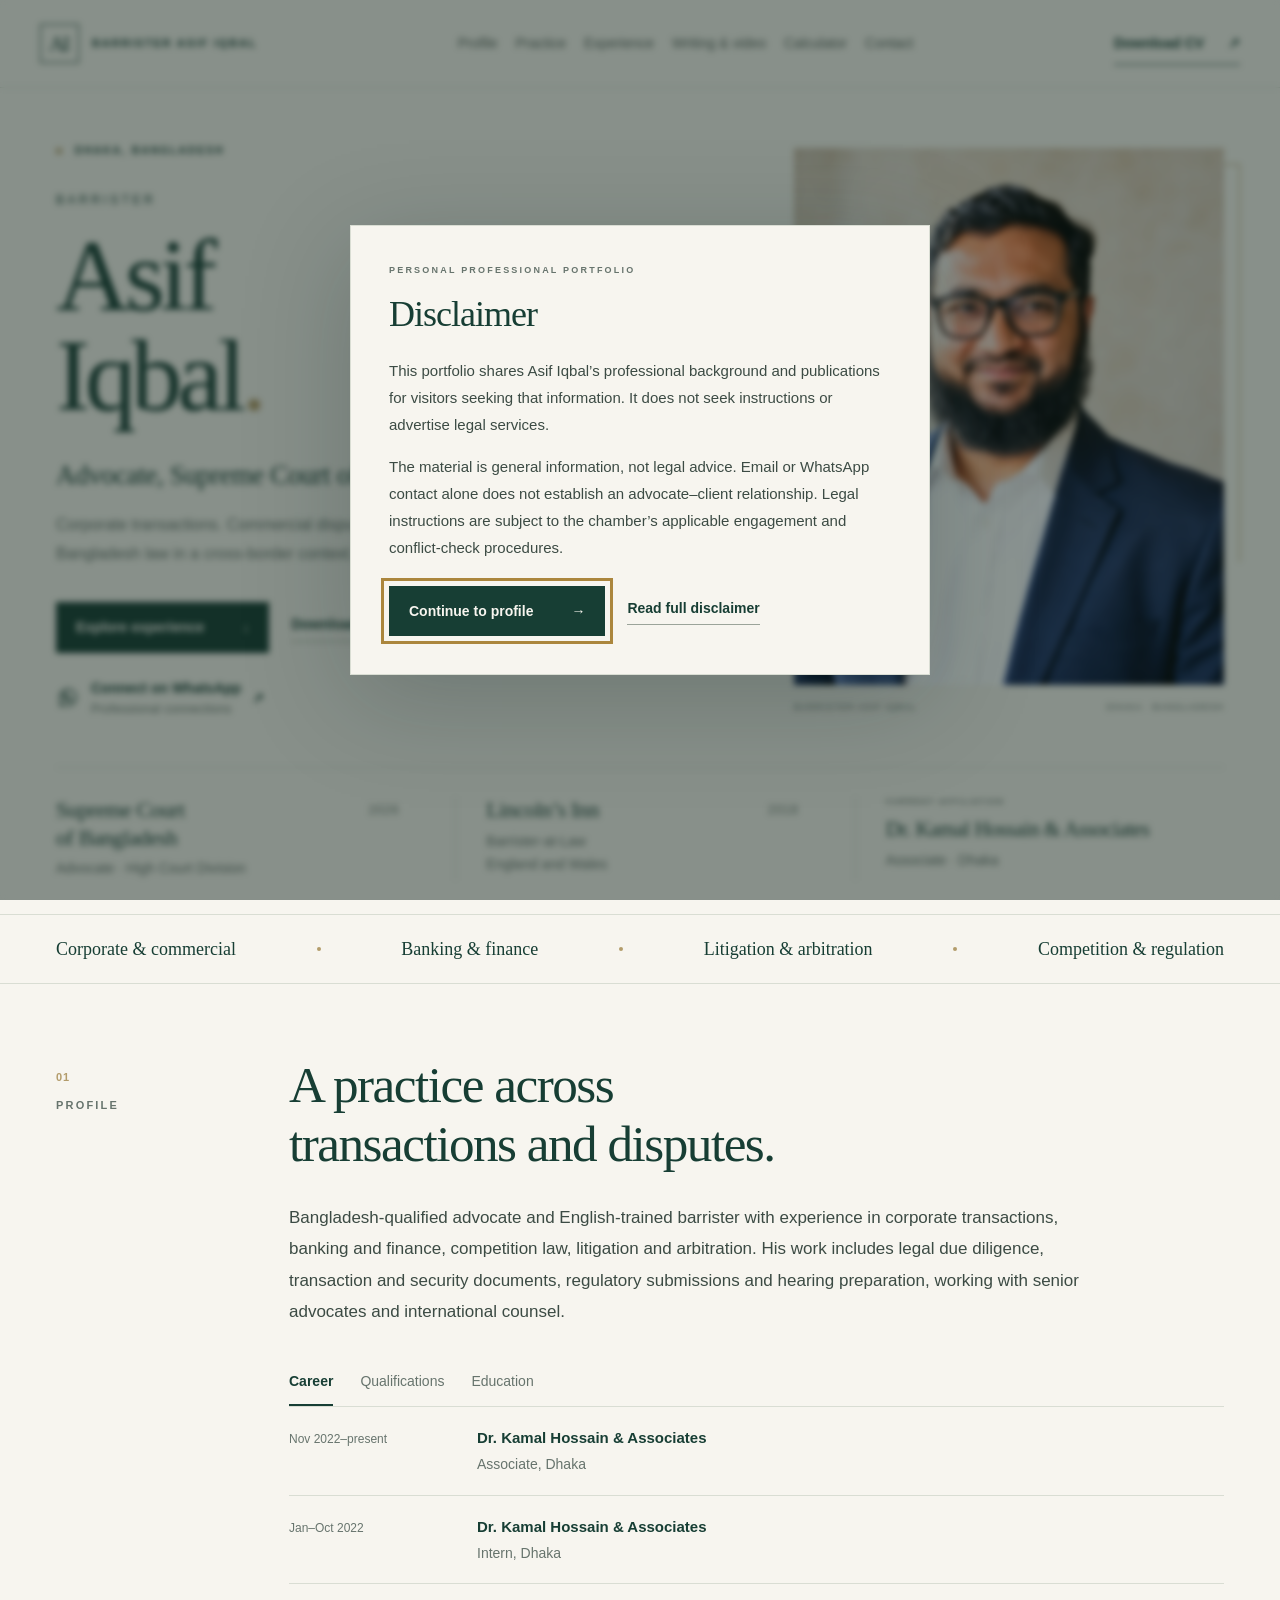
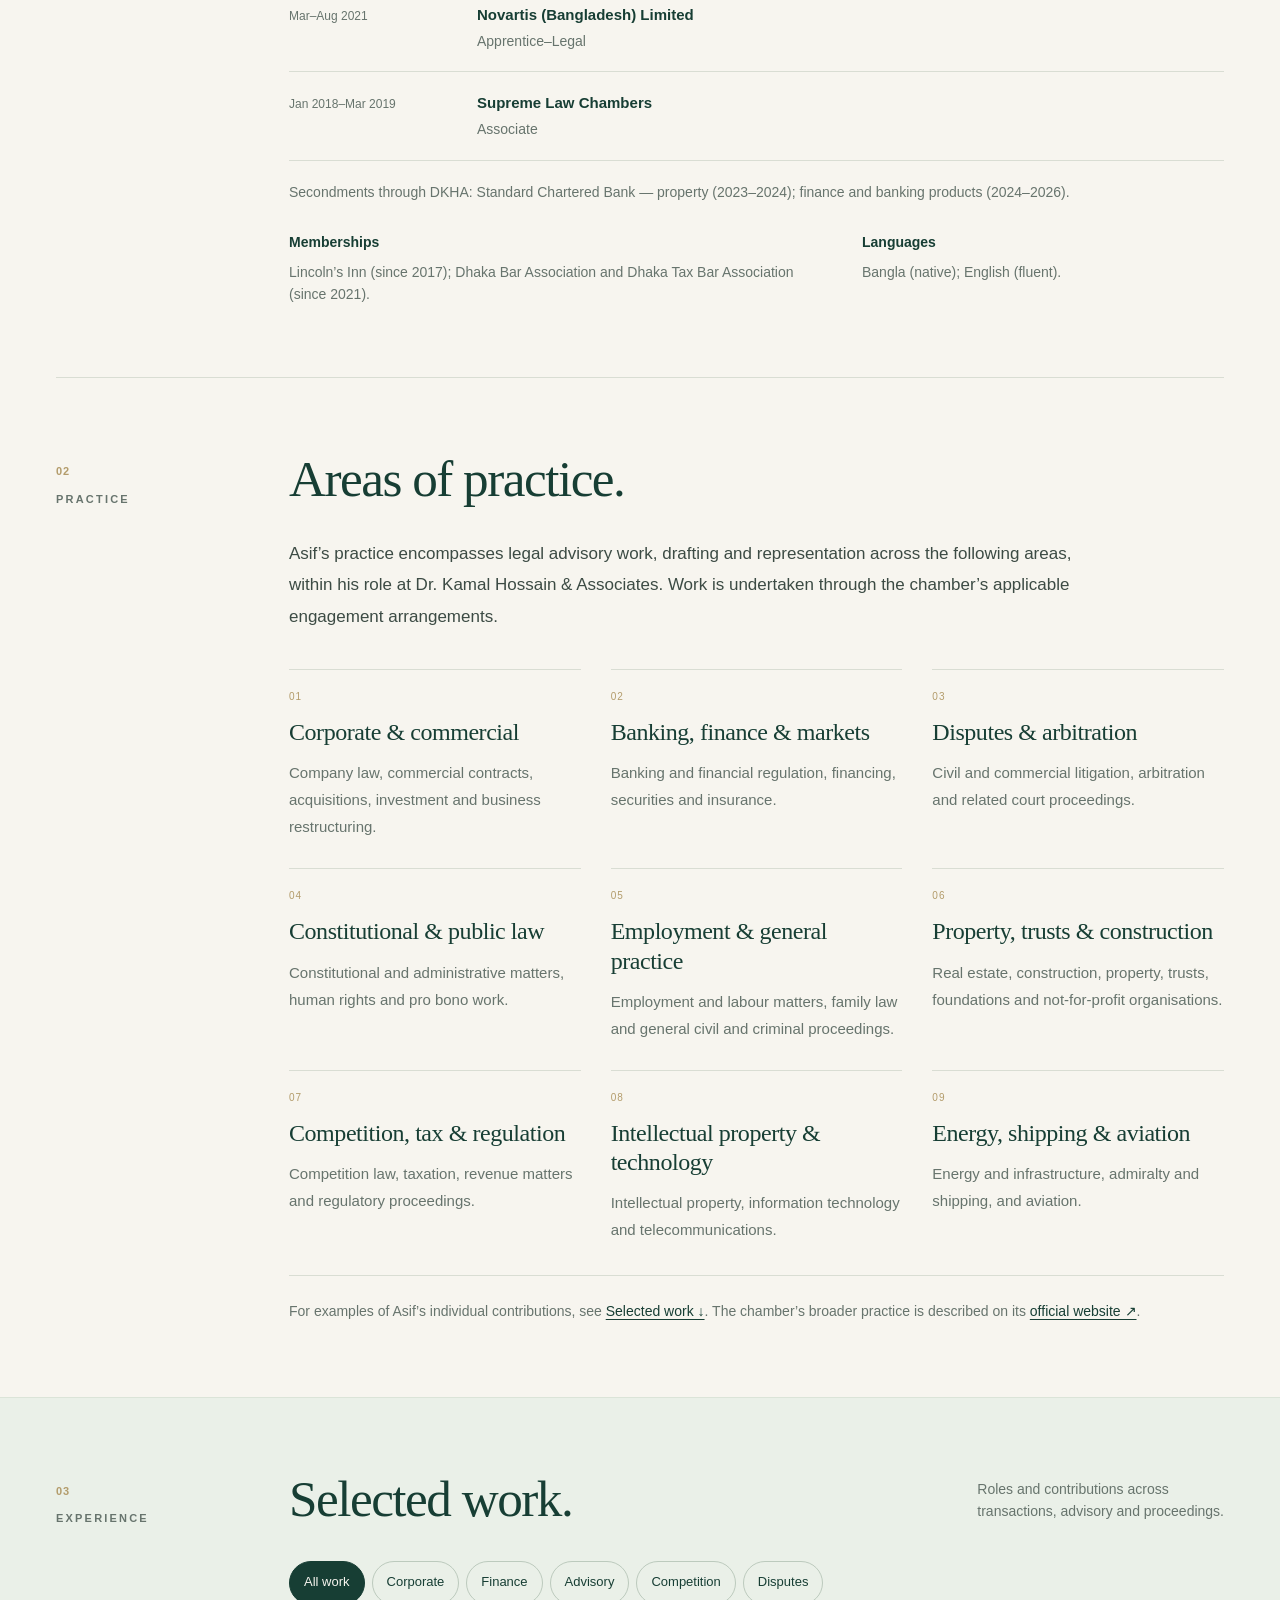
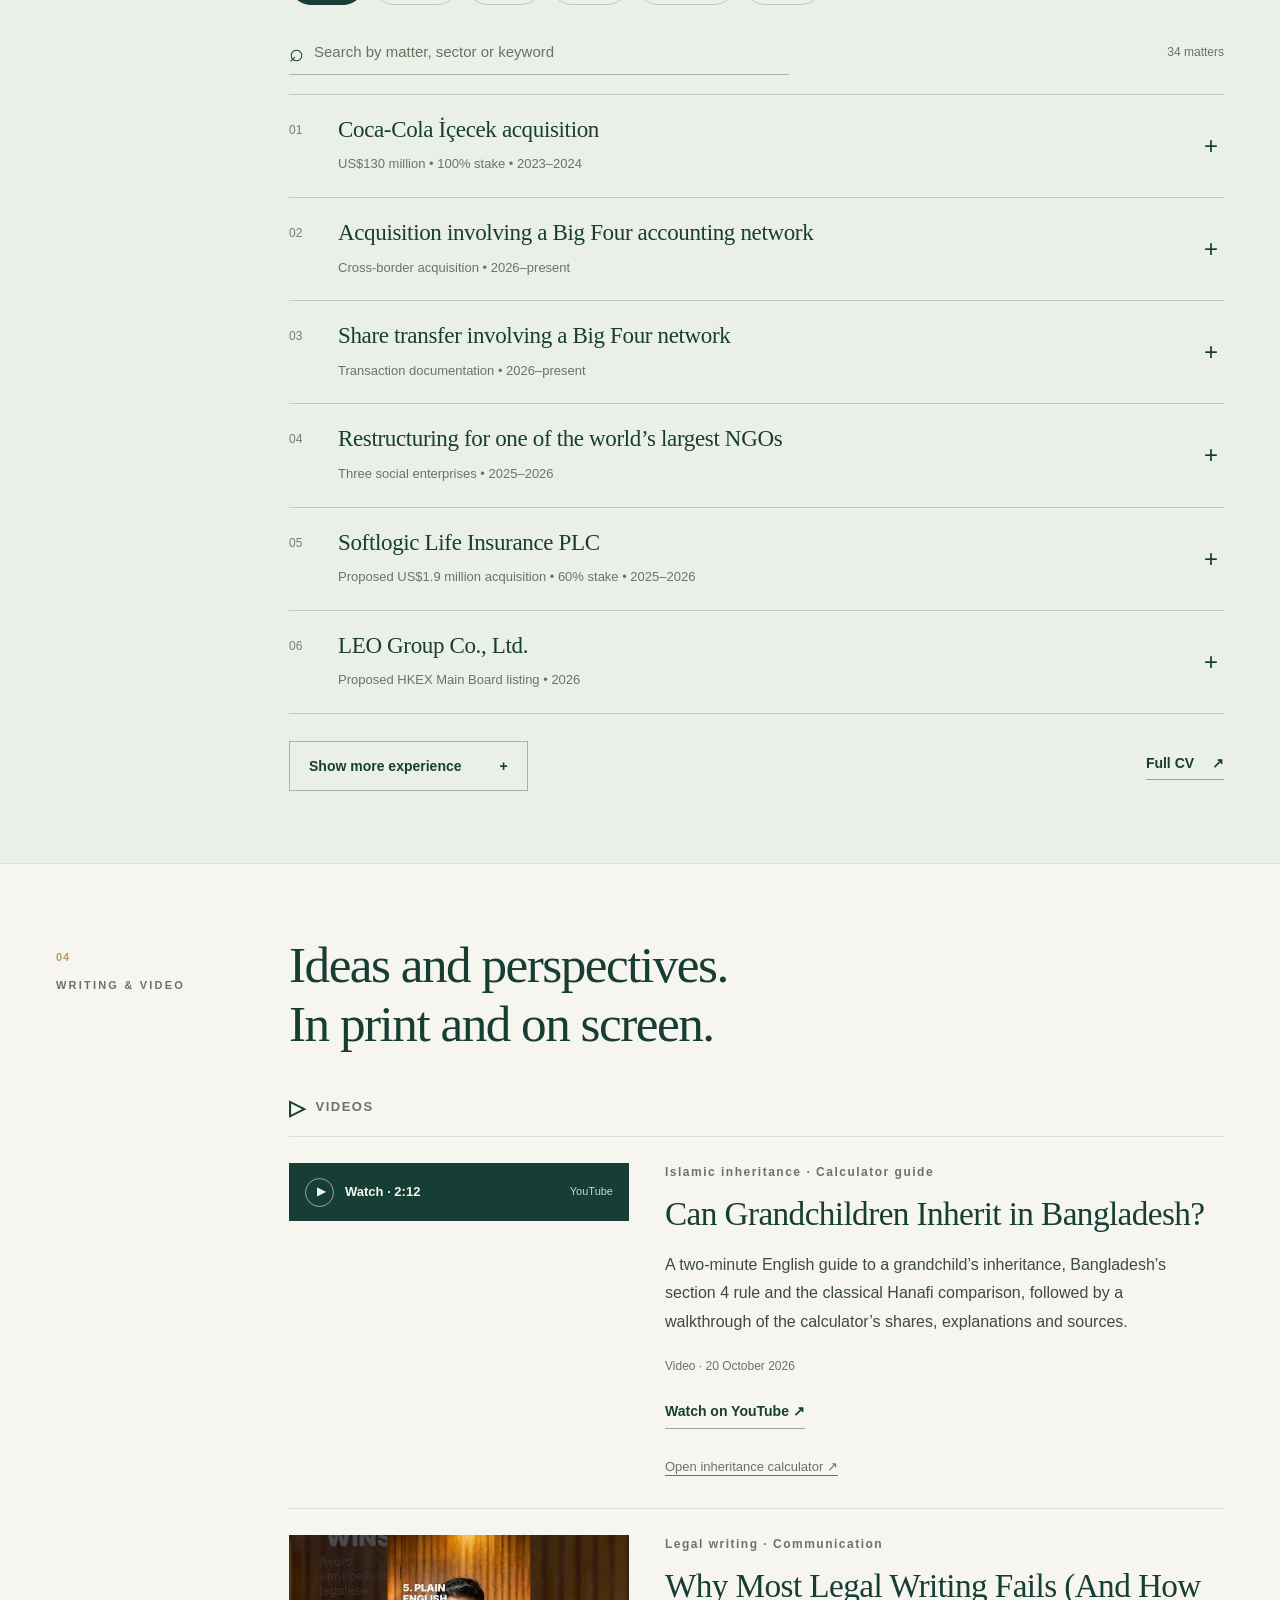
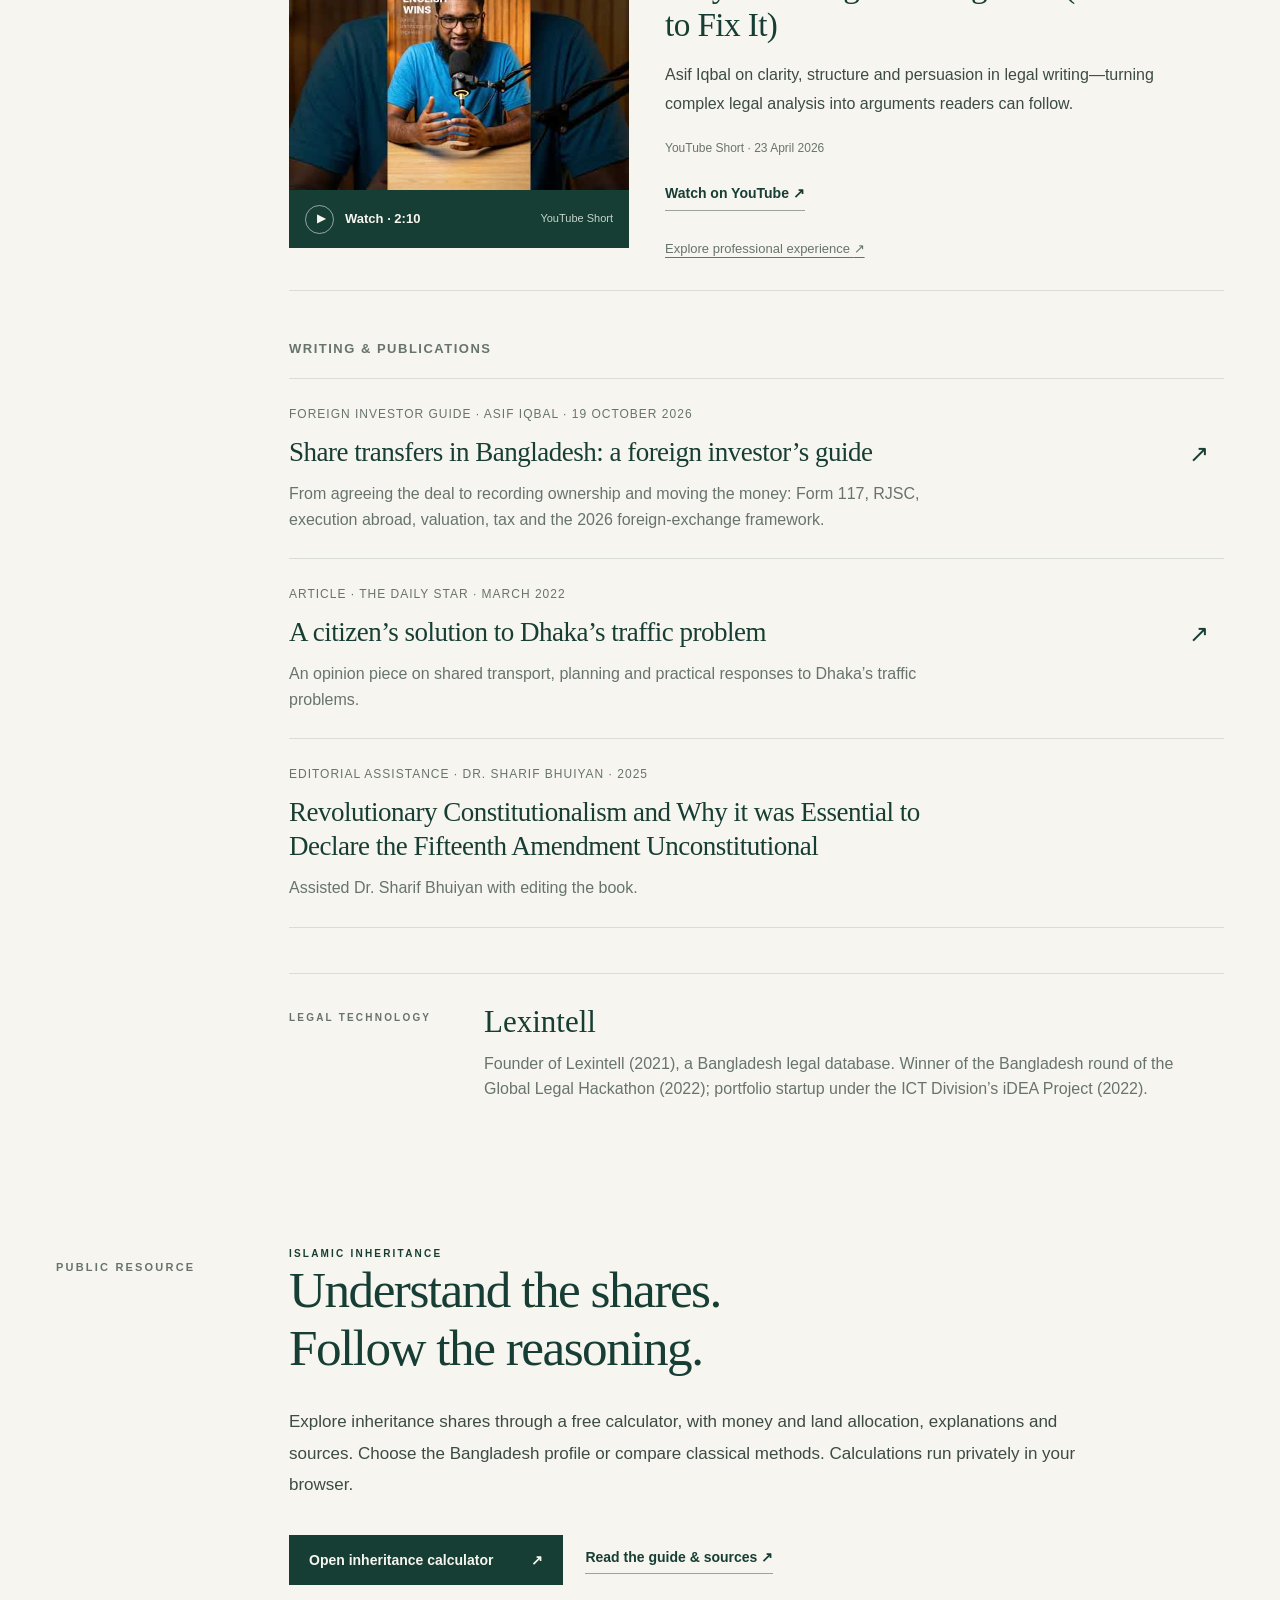
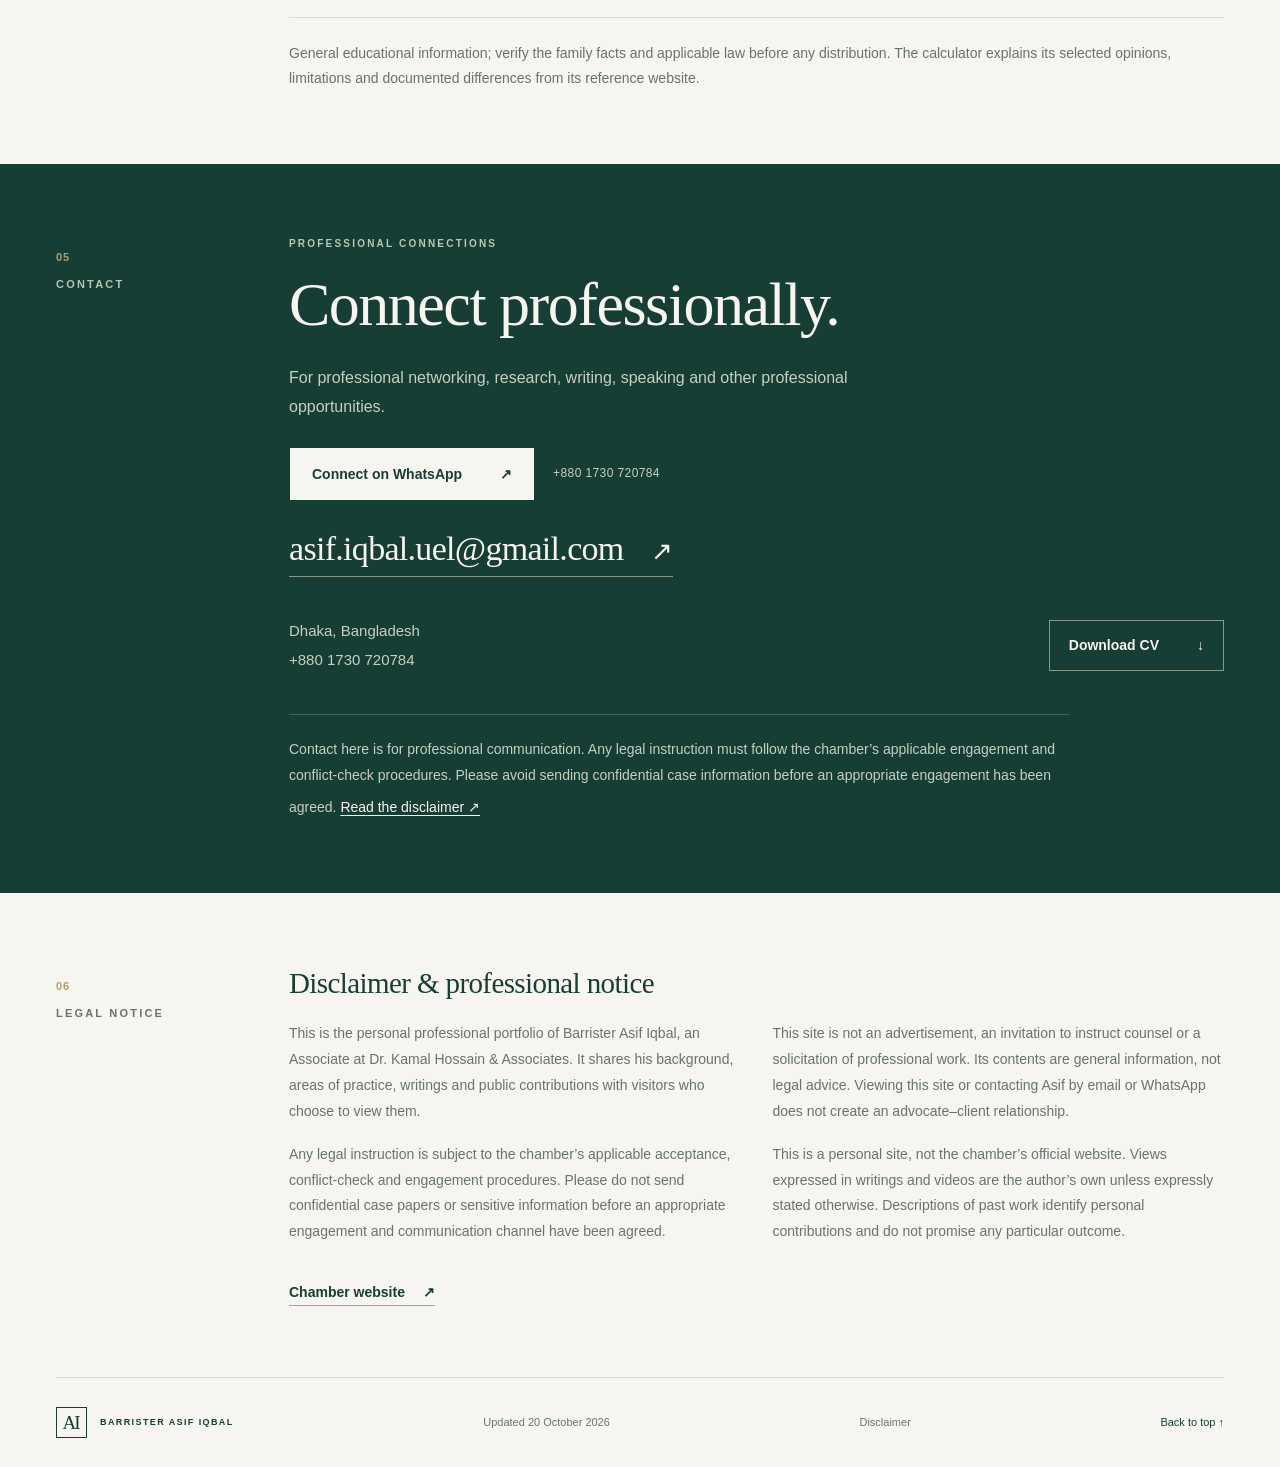
==== index.html @ 1df03092 "Prepare compact language links for bilingual inheritance videos" ====
<!doctype html>
<html lang="en">
<head>
  <meta charset="utf-8"><meta name="viewport" content="width=device-width,initial-scale=1">
  <title>Barrister Asif Iqbal — Advocate, Supreme Court of Bangladesh</title>
  <meta name="description" content="Professional portfolio of Barrister Asif Iqbal, Advocate, Supreme Court of Bangladesh. Legal experience, qualifications, writings, videos and CV.">
  <link rel="canonical" href="https://asifiqbal23.github.io/barrister-asif-iqbal/">
  <meta property="og:type" content="website">
  <meta property="og:title" content="Barrister Asif Iqbal">
  <meta property="og:description" content="Advocate, Supreme Court of Bangladesh. Legal experience, writings, videos and CV.">
  <meta property="og:url" content="https://asifiqbal23.github.io/barrister-asif-iqbal/">
  <meta property="og:image" content="https://asifiqbal23.github.io/barrister-asif-iqbal/assets/asif-iqbal-portrait.jpg">
  <meta property="og:image:alt" content="Portrait of Barrister Asif Iqbal">
  <meta name="theme-color" content="#173e34">
  <link rel="icon" href="favicon.svg" type="image/svg+xml">
  <link rel="stylesheet" href="style.css?v=bilingual-video-20261020">
  <script src="app.js?v=bilingual-video-20261020" defer></script>
</head>
<body>
<a class="skip" href="#main">Skip to content</a>
<header class="header"><div class="nav-wrap">
  <a class="brand" href="#top" aria-label="Barrister Asif Iqbal home"><span class="monogram">AI</span><span>BARRISTER ASIF IQBAL</span></a>
  <button class="menu-toggle" aria-expanded="false" aria-controls="navigation">Menu <span aria-hidden="true">+</span></button>
  <nav id="navigation" aria-label="Main navigation"><a href="#profile">Profile</a><a href="#practice">Practice</a><a href="#experience">Experience</a><a href="#journal">Writing &amp; video</a><a href="inheritance/">Calculator</a><a href="#contact">Contact</a></nav>
  <a class="nav-cv" href="Md_Asif_Iqbal_CV.pdf?v=profile-3" download="">Download CV <span aria-hidden="true">↗</span></a>
</div></header>
<main id="main">
<section class="hero wrap" id="top">
  <div class="hero-main"><div class="eyebrow"><span class="dot"></span> DHAKA, BANGLADESH</div>
    <h1><span class="title-prefix">Barrister</span><span>Asif</span><br>Iqbal<span class="period">.</span></h1>
    <p class="hero-role">Advocate, Supreme Court of Bangladesh</p>
    <p class="hero-description">Corporate transactions. Commercial disputes.<br>Bangladesh law in a cross-border context.</p>
    <div class="hero-actions"><a class="button primary" href="#experience">Explore experience <span aria-hidden="true">↓</span></a><a class="text-link" href="Md_Asif_Iqbal_CV.pdf?v=profile-3" download="">Download curriculum vitae <span aria-hidden="true">↗</span></a></div>
    <a class="hero-connect" href="https://wa.me/8801730720784" target="_blank" rel="noopener noreferrer" aria-label="Connect with Asif Iqbal on WhatsApp (opens in a new tab)"><svg viewBox="0 0 24 24" aria-hidden="true"><path d="M20 11.6a8 8 0 0 1-11.8 7L4 20l1.4-4.1A8 8 0 1 1 20 11.6Z" /><path d="M9 7.7c-.7.2-1.1.8-1 1.5.3 2.7 2.4 4.9 5.2 5.5.8.2 1.5-.2 1.8-.9l.3-.7-2-1-1 1c-1.2-.5-2.1-1.4-2.6-2.5l.8-1-1-2Z" /></svg><span>Connect on WhatsApp<small>Professional connections</small></span><span aria-hidden="true">↗</span></a>
  </div>
  <figure class="hero-portrait">
    <img src="assets/asif-iqbal-portrait.jpg" alt="Barrister Asif Iqbal in a navy blazer and glasses" width="1122" height="1402" fetchpriority="high" decoding="async">
    <figcaption><span>BARRISTER ASIF IQBAL</span><span>DHAKA · BANGLADESH</span></figcaption>
  </figure>
</section>
  <aside class="credentials credential-band wrap" aria-label="Professional credentials">
    <div class="credential"><span class="credential-date">2026</span><h2>Supreme Court<br>of Bangladesh</h2><p>Advocate · High Court Division</p></div>
    <div class="credential"><span class="credential-date">2018</span><h2>Lincoln’s Inn</h2><p>Barrister-at-Law<br>England and Wales</p></div>
    <div class="credential current"><span class="eyebrow">CURRENT AFFILIATION</span><h2>Dr. Kamal Hossain &amp; Associates</h2><p>Associate · Dhaka</p></div>
  </aside>
<div class="practice-strip"><div class="wrap"><span>Corporate &amp; commercial</span><i></i><span>Banking &amp; finance</span><i></i><span>Litigation &amp; arbitration</span><i></i><span>Competition &amp; regulation</span></div></div>
<section class="wrap section profile" id="profile">
 <div class="section-label"><span>01</span> PROFILE</div>
 <div class="section-content"><h2 class="display">A practice across <br>transactions and disputes.</h2><p class="intro" id="summary"></p>
   <div class="profile-tabs" role="tablist" aria-label="Professional background"><button role="tab" id="tab-career" aria-controls="career" aria-selected="true" data-tab="career">Career</button><button role="tab" id="tab-qualifications" aria-controls="qualifications" aria-selected="false" tabindex="-1" data-tab="qualifications">Qualifications</button><button role="tab" id="tab-education" aria-controls="education" aria-selected="false" tabindex="-1" data-tab="education">Education</button></div>
   <div id="career" role="tabpanel" aria-labelledby="tab-career"></div><div id="qualifications" role="tabpanel" aria-labelledby="tab-qualifications" hidden></div><div id="education" role="tabpanel" aria-labelledby="tab-education" hidden></div>
   <div class="profile-foot"><p><b>Memberships</b><span id="memberships"></span></p><p><b>Languages</b><span id="languages"></span></p></div>
 </div>
</section><section class="wrap section practice-section" id="practice" aria-labelledby="practice-heading"><div class="section-label"><span>02</span> PRACTICE</div><div class="section-content">
  <h2 class="display" id="practice-heading">Areas of practice.</h2>
  <p class="intro">Asif’s practice encompasses legal advisory work, drafting and representation across the following areas, within his role at Dr. Kamal Hossain &amp; Associates. Work is undertaken through the chamber’s applicable engagement arrangements.</p>
  <div class="practice-grid">
    <article><span class="practice-index">01</span><h3>Corporate &amp; commercial</h3><p>Company law, commercial contracts, acquisitions, investment and business restructuring.</p></article>
    <article><span class="practice-index">02</span><h3>Banking, finance &amp; markets</h3><p>Banking and financial regulation, financing, securities and insurance.</p></article>
    <article><span class="practice-index">03</span><h3>Disputes &amp; arbitration</h3><p>Civil and commercial litigation, arbitration and related court proceedings.</p></article>
    <article><span class="practice-index">04</span><h3>Constitutional &amp; public law</h3><p>Constitutional and administrative matters, human rights and pro bono work.</p></article>
    <article><span class="practice-index">05</span><h3>Employment &amp; general practice</h3><p>Employment and labour matters, family law and general civil and criminal proceedings.</p></article>
    <article><span class="practice-index">06</span><h3>Property, trusts &amp; construction</h3><p>Real estate, construction, property, trusts, foundations and not-for-profit organisations.</p></article>
    <article><span class="practice-index">07</span><h3>Competition, tax &amp; regulation</h3><p>Competition law, taxation, revenue matters and regulatory proceedings.</p></article>
    <article><span class="practice-index">08</span><h3>Intellectual property &amp; technology</h3><p>Intellectual property, information technology and telecommunications.</p></article>
    <article><span class="practice-index">09</span><h3>Energy, shipping &amp; aviation</h3><p>Energy and infrastructure, admiralty and shipping, and aviation.</p></article>
  </div>
  <p class="practice-context">For examples of Asif’s individual contributions, see <a href="#experience">Selected work ↓</a>. The chamber’s broader practice is described on its <a href="https://www.khossain.com/practice-areas" target="_blank" rel="noopener noreferrer">official website ↗</a>.</p>
</div></section><section class="experience-section" id="experience"><div class="wrap section">
 <div class="section-label"><span>03</span> EXPERIENCE</div><div class="section-content">
   <div class="experience-heading"><h2 class="display">Selected work.</h2><p>Roles and contributions across <br>transactions, advisory and proceedings.</p></div>
   <div class="filters" role="group" aria-label="Filter experience"><button class="active" data-filter="all" aria-pressed="true">All work</button><button data-filter="transactions" aria-pressed="false">Corporate</button><button data-filter="finance" aria-pressed="false">Finance</button><button data-filter="advisory" aria-pressed="false">Advisory</button><button data-filter="competition" aria-pressed="false">Competition</button><button data-filter="disputes" aria-pressed="false">Disputes</button></div>
   <div class="search-row"><label class="search"><span aria-hidden="true">⌕</span><input type="search" id="work-search" aria-label="Search experience" placeholder="Search by matter, sector or keyword"></label><span id="result-count" role="status" aria-live="polite"></span></div>
   <div id="work-list"></div><div class="work-bottom"><button class="button outline" id="show-more">Show more experience <span aria-hidden="true">+</span></button><a class="text-link" href="Md_Asif_Iqbal_CV.pdf?v=profile-3" download="">Full CV <span aria-hidden="true">↗</span></a></div>
 </div>
</div></section>


<section class="wrap section" id="journal"><div class="section-label"><span>04</span> WRITING &amp; VIDEO</div><div class="section-content">
 <div class="journal-heading"><h2 class="display">Ideas and perspectives.<br>In print and on screen.</h2></div>
 <div class="journal-block"><h3 class="journal-label" id="videos-title"><span aria-hidden="true">▷</span> Videos</h3><div id="videos" role="region" aria-labelledby="videos-title"></div></div>
 <div class="journal-block writing-block"><h3 class="journal-label" id="writing-title">Writing &amp; publications</h3><div id="writing" role="region" aria-labelledby="writing-title"></div></div>
 <div class="innovation"><span class="eyebrow">LEGAL TECHNOLOGY</span><div><h3>Lexintell</h3><p id="innovation"></p></div></div>
</div></section>
<section class="wrap section resource-section" id="resources"><div class="section-label">PUBLIC RESOURCE</div><div class="section-content"><div class="eyebrow">ISLAMIC INHERITANCE</div><h2 class="display">Understand the shares.<br>Follow the reasoning.</h2><p class="intro">Explore inheritance shares through a free calculator, with money and land allocation, explanations and sources. Choose the Bangladesh profile or compare classical methods. Calculations run privately in your browser.</p><div class="hero-actions"><a class="button primary" href="inheritance/">Open inheritance calculator <span aria-hidden="true">↗</span></a><a class="text-link" href="inheritance/guide.html">Read the guide &amp; sources ↗</a></div><p class="practice-context">General educational information; verify the family facts and applicable law before any distribution. The calculator explains its selected opinions, limitations and documented differences from its reference website.</p></div></section>
<section id="contact" class="contact-section"><div class="wrap section"><div class="section-label"><span>05</span> CONTACT</div><div class="section-content">
  <div class="eyebrow">PROFESSIONAL CONNECTIONS</div><h2 class="display">Connect professionally.</h2>
  <p class="contact-intro">For professional networking, research, writing, speaking and other professional opportunities.</p>
  <div class="contact-actions"><a class="button light whatsapp-button" href="https://wa.me/8801730720784" target="_blank" rel="noopener noreferrer">Connect on WhatsApp <span aria-hidden="true">↗</span></a><span class="whatsapp-number">+880 1730 720784</span></div>
  <a class="email" href="mailto:asif.iqbal.uel@gmail.com">asif.iqbal.uel@gmail.com <span aria-hidden="true">↗</span></a>
  <div class="contact-bottom"><p>Dhaka, Bangladesh<br><a href="tel:+8801730720784">+880 1730 720784</a></p><a class="button contact-cv" href="Md_Asif_Iqbal_CV.pdf?v=profile-3" download="">Download CV <span aria-hidden="true">↓</span></a></div>
  <p class="contact-note">Contact here is for professional communication. Any legal instruction must follow the chamber’s applicable engagement and conflict-check procedures. Please avoid sending confidential case information before an appropriate engagement has been agreed. <a href="#disclaimer">Read the disclaimer ↗</a></p>
</div></div></section>
<section class="wrap section legal-section" id="disclaimer" aria-labelledby="disclaimer-heading"><div class="section-label"><span>06</span> LEGAL NOTICE</div><div class="section-content">
  <h2 id="disclaimer-heading">Disclaimer &amp; professional notice</h2>
  <div class="legal-copy"><p>This is the personal professional portfolio of Barrister Asif Iqbal, an Associate at Dr. Kamal Hossain &amp; Associates. It shares his background, areas of practice, writings and public contributions with visitors who choose to view them.</p>
  <p>This site is not an advertisement, an invitation to instruct counsel or a solicitation of professional work. Its contents are general information, not legal advice. Viewing this site or contacting Asif by email or WhatsApp does not create an advocate–client relationship.</p>
  <p>Any legal instruction is subject to the chamber’s applicable acceptance, conflict-check and engagement procedures. Please do not send confidential case papers or sensitive information before an appropriate engagement and communication channel have been agreed.</p>
  <p>This is a personal site, not the chamber’s official website. Views expressed in writings and videos are the author’s own unless expressly stated otherwise. Descriptions of past work identify personal contributions and do not promise any particular outcome.</p></div>
  <a class="text-link" href="https://www.khossain.com/" target="_blank" rel="noopener noreferrer">Chamber website <span aria-hidden="true">↗</span></a>
</div></section>
</main>
<footer class="wrap footer"><a class="brand" href="#top"><span class="monogram">AI</span><span>BARRISTER ASIF IQBAL</span></a><span id="last-updated"></span><a href="#disclaimer">Disclaimer</a><a href="#top">Back to top ↑</a></footer>
<dialog class="notice-dialog" id="professional-notice" aria-labelledby="notice-title" aria-describedby="notice-description">
  <div class="eyebrow">PERSONAL PROFESSIONAL PORTFOLIO</div><h2 id="notice-title">Disclaimer</h2>
  <div id="notice-description"><p>This portfolio shares Asif Iqbal’s professional background and publications for visitors seeking that information. It does not seek instructions or advertise legal services.</p><p>The material is general information, not legal advice. Email or WhatsApp contact alone does not establish an advocate–client relationship. Legal instructions are subject to the chamber’s applicable engagement and conflict-check procedures.</p></div>
  <div class="notice-actions"><button type="button" class="button primary" id="notice-continue" autofocus>Continue to profile <span aria-hidden="true">→</span></button><a class="text-link" id="notice-read" href="#disclaimer">Read full disclaimer</a></div>
</dialog>
<noscript><p class="wrap">Enable JavaScript to explore the full profile. You can also <a href="Md_Asif_Iqbal_CV.pdf?v=profile-3">read the complete CV as a PDF</a>.</p></noscript>
<dialog class="video-dialog" id="video-dialog" aria-labelledby="player-title"><div class="player-header"><h2 id="player-title"></h2><button type="button" id="close-video" aria-label="Close video">Close <span aria-hidden="true">×</span></button></div><div id="player-screen" class="player-screen"></div><a id="player-external" target="_blank" rel="noopener noreferrer">Watch on YouTube ↗</a></dialog></body></html>
---- style.css ----
:root{--paper:#f7f5ef;--ink:#173e34;--body:#3c4b44;--muted:#67746d;--line:#d9ddd3;--accent:#b39c6b;--soft:#e9eee7;--serif:Georgia,'Times New Roman',serif;--sans:Arial,Helvetica,sans-serif}*{box-sizing:border-box}html{scroll-behavior:smooth;scroll-padding-top:105px}body{margin:0;background:var(--paper);color:var(--ink);font-family:var(--sans);font-size:15px;line-height:1.6}a{color:inherit;text-decoration:none}button,input{font:inherit}button,a,input{ -webkit-tap-highlight-color:transparent}button{cursor:pointer}button:focus-visible,a:focus-visible,input:focus-visible,summary:focus-visible{outline:3px solid #ab863d;outline-offset:5px}::selection{background:#ded8c4}button{color:inherit}button:disabled{cursor:default}a:hover{text-decoration:none}[hidden]{display:none!important}.wrap{max-width:1280px;width:calc(100% - 112px);margin:auto}.skip{position:fixed;left:20px;top:-100px;background:white;padding:12px;z-index:100}.skip:focus{top:10px}.header{position:sticky;top:0;z-index:20;background:rgba(247,245,239,.97);border-bottom:1px solid var(--line)}.nav-wrap{max-width:1400px;width:calc(100% - 80px);height:87px;display:flex;align-items:center;justify-content:space-between;gap:30px;margin:auto}.brand{display:flex;gap:13px;align-items:center;font-size:11px;font-weight:700;letter-spacing:1.8px;white-space:nowrap}.monogram{width:39px;height:39px;border:1px solid var(--ink);display:grid;place-items:center;font-family:var(--serif);font-size:22px;font-weight:400;letter-spacing:-2px;padding-right:2px}.header nav{display:flex;gap:28px}.header nav a{font-size:13px;color:#58645d;padding:8px 0}.header nav a:hover,.header nav a[aria-current]{color:var(--ink)}.nav-cv{font-size:12px;font-weight:700;padding:10px 0;border-bottom:1px solid var(--ink)}.nav-cv span{margin-left:20px}.menu-toggle{display:none;background:none;border:0}.hero{padding:81px 0 84px;display:grid;grid-template-columns:1.5fr 1fr;gap:75px;align-items:center}.eyebrow,.section-label{font-size:10px;letter-spacing:2.2px;font-weight:700;line-height:1.5}.dot{display:inline-block;width:6px;height:6px;border-radius:50%;background:var(--accent);vertical-align:middle;margin-right:8px}h1{font-family:var(--serif);font-size:clamp(68px,8.6vw,118px);line-height:.98;font-weight:400;letter-spacing:-5px;margin:33px 0 27px}h1 .period{color:var(--accent)}.hero-role{font-family:var(--serif);font-size:27px;margin:0 0 14px;letter-spacing:-.3px}.hero-description{font-size:15px;color:var(--muted);line-height:1.8;margin:0}.hero-actions{display:flex;gap:25px;align-items:center;margin-top:34px;flex-wrap:wrap}.button{display:inline-flex;justify-content:space-between;align-items:center;gap:38px;padding:13px 19px;font-size:12px;min-height:47px;font-weight:600;transition:background .2s,color .2s;border:1px solid var(--ink)}.primary{background:var(--ink);color:var(--paper)}.primary:hover{background:#285446}.text-link{font-size:12px;font-weight:600;border-bottom:1px solid #9ba49a;padding-bottom:5px}.text-link span{margin-left:14px}.credentials{border-left:1px solid var(--line);padding:10px 0 4px 43px;margin-left:30px;position:relative}.credentials>.eyebrow{color:var(--muted);margin-bottom:26px}.credential{position:relative;padding-bottom:25px;margin-bottom:22px;border-bottom:1px solid var(--line)}.credential:last-child{margin-bottom:0;padding-bottom:0;border:0}.credential-date{float:right;font-size:11px;letter-spacing:1px;color:var(--muted);margin-top:7px}.credential h2{font-family:var(--serif);font-size:26px;font-weight:400;line-height:1.25;margin:0 45px 8px 0;letter-spacing:-.4px}.credential p{font-size:12px;line-height:1.65;margin:0;color:var(--muted)}.current .eyebrow{font-size:9px;color:var(--muted);display:block;margin-bottom:12px}.current h2{font-size:23px}.practice-strip{border-top:1px solid var(--line);border-bottom:1px solid var(--line);padding:20px 0}.practice-strip .wrap{display:flex;align-items:center;justify-content:space-between;gap:20px;font-family:var(--serif);font-size:18px}.practice-strip i{width:4px;height:4px;border-radius:100%;background:var(--accent)}.section{display:grid;grid-template-columns:185px 1fr;gap:48px;padding-top:88px;padding-bottom:88px}.section-label{padding-top:13px;color:var(--muted)}.section-label span{display:block;color:var(--accent);margin-bottom:11px;letter-spacing:1px}.display{font-family:var(--serif);font-size:clamp(35px,4vw,52px);font-weight:400;letter-spacing:-1.5px;line-height:1.14;margin:0 0 29px}.intro{font-size:17px;line-height:1.85;max-width:800px;color:var(--body);margin:0 0 30px}.profile-tabs,.journal-tabs{display:flex;gap:27px;border-bottom:1px solid var(--line)}[role=tab]{padding:12px 0;background:none;border:0;border-bottom:2px solid transparent;font-size:12px;color:var(--muted)}[role=tab][aria-selected=true]{border-color:var(--ink);color:var(--ink);font-weight:700}.timeline-row{display:grid;grid-template-columns:158px 1fr;gap:30px;border-bottom:1px solid var(--line);padding:19px 0}.timeline-date{font-size:11px;color:var(--muted);padding-top:4px}.timeline-row h3{font-size:15px;margin:0 0 3px;font-weight:600}.timeline-row p{font-size:13px;color:var(--muted);margin:0}.secondments{font-size:12px;color:var(--muted);margin:20px 0 0}.profile-foot{margin-top:28px;display:grid;grid-template-columns:1.5fr 1fr;gap:30px}.profile-foot p{margin:0;font-size:12px;color:var(--muted)}.profile-foot b{display:block;color:var(--ink);font-weight:600;margin-bottom:7px}.experience-section{background:#eaf0e8;border-top:1px solid #dbe4d8;border-bottom:1px solid #dbe4d8}.experience-heading{display:flex;align-items:start;justify-content:space-between;gap:30px}.experience-heading p{color:var(--muted);font-size:12px;margin:8px 0 0}.filters{display:flex;gap:7px;flex-wrap:wrap;margin:4px 0 26px}.filters button{border:1px solid #bccabd;background:transparent;border-radius:30px;padding:8px 14px;font-size:11px}.filters button.active,.filters button:hover{background:var(--ink);color:var(--paper);border-color:var(--ink)}.search-row{display:flex;align-items:center;justify-content:space-between;gap:20px;margin-bottom:19px}.search{display:flex;gap:10px;align-items:center;flex:1;max-width:500px;border-bottom:1px solid #a9b9a8}.search span{font-size:25px}.search input{width:100%;background:transparent;border:0;padding:9px 0;color:var(--ink);font-size:12px;outline-offset:2px}.search input::placeholder{color:#657361}#result-count{font-size:10px;color:var(--muted);white-space:nowrap}.matter{border-bottom:1px solid #bdccbc}.matter:first-child{border-top:1px solid #bdccbc}.matter summary{display:grid;grid-template-columns:32px 1fr 20px;gap:17px;padding:21px 0;cursor:pointer;list-style:none;align-items:center}.matter summary::-webkit-details-marker{display:none}.matter-number{font-size:10px;color:#71816f;align-self:start;padding-top:5px}.matter h3{font-family:var(--serif);font-weight:400;font-size:23px;line-height:1.2;margin:0 0 7px;letter-spacing:-.35px}.matter-meta{font-size:10px;color:var(--muted);line-height:1.6}.matter-plus{font-size:24px;font-weight:300}.matter[open] .matter-plus{transform:rotate(45deg)}.matter-body{padding:0 37px 24px 49px;max-width:850px;color:var(--body);font-size:14px;line-height:1.8}.matter-body p{margin:0}.work-bottom{display:flex;justify-content:space-between;align-items:center;gap:20px;margin-top:27px}.outline{background:transparent;border-color:#a4b5a1}.outline:hover{background:#dde7d9}.empty{padding:35px 0;color:var(--muted)}.journal-heading{display:flex;justify-content:space-between;gap:35px;align-items:flex-end;margin-bottom:12px}.journal-heading .display{margin-bottom:20px}.journal-tabs{margin-bottom:22px;gap:22px}.writing-item{border-top:1px solid var(--line);padding:26px 0;display:grid;grid-template-columns:1fr 35px;gap:20px}.writing-item:last-child{border-bottom:1px solid var(--line)}.writing-item .meta{font-size:10px;letter-spacing:1px;color:var(--muted);text-transform:uppercase;margin-bottom:12px}.writing-item h3{font:400 27px/1.25 var(--serif);letter-spacing:-.5px;margin:0 0 11px;max-width:690px}.writing-item p{font-size:13px;color:var(--muted);max-width:650px;margin:0}.writing-item .arrow{font-size:24px;padding-top:30px}.writing-item a:hover h3{color:#6c7257}.video-empty{padding:48px 35px;border:1px solid var(--line);display:flex;align-items:center;gap:25px;margin:7px 0 30px}.play-icon{width:56px;height:56px;border:1px solid #a6b2a3;border-radius:50%;display:grid;place-items:center;flex-shrink:0}.video-empty h3{font:400 26px var(--serif);margin:0 0 8px}.video-empty p{font-size:13px;color:var(--muted);margin:0}.video-item{padding:25px 0;border-top:1px solid var(--line)}.video-item h3{font:400 25px var(--serif)}.video-item iframe,.video-item video{border:0;width:100%;aspect-ratio:16/9;background:#102b24}.innovation{display:grid;grid-template-columns:170px 1fr;gap:25px;margin-top:45px;padding-top:30px;border-top:1px solid var(--line)}.innovation>.eyebrow{padding-top:6px;color:var(--muted)}.innovation h3{font:400 31px var(--serif);margin:0 0 11px}.innovation p{font-size:13px;color:var(--muted);margin:0}.contact-section{background:var(--ink);color:var(--paper)}.contact-section .section-label{color:#b3c5b6}.contact-section .eyebrow{color:#b7cab9;margin-bottom:18px}.contact-section .display{font-size:62px;margin-bottom:25px}.email{font:400 clamp(19px,2.8vw,34px) var(--serif);letter-spacing:-.7px;border-bottom:1px solid #829b89;display:inline-block;padding-bottom:8px;overflow-wrap:anywhere}.email span{margin-left:20px;font-family:var(--sans);font-size:26px}.contact-bottom{display:flex;justify-content:space-between;align-items:center;margin-top:25px;gap:30px}.contact-bottom p{font-size:13px;line-height:1.9;color:#c4d0c2}.contact-bottom a:not(.button):hover{text-decoration:underline}.light{background:var(--paper);color:var(--ink)}.light:hover{background:#e0e9dc}.footer{padding:29px 0;display:flex;justify-content:space-between;align-items:center;gap:25px;font-size:11px;color:var(--muted)}.footer .brand{color:var(--ink);font-size:9px;letter-spacing:1.4px}.footer .monogram{width:31px;height:31px;font-size:19px}.footer>a:last-child{color:var(--ink)}
@media(min-width:1500px){.hero{padding-top:108px;padding-bottom:110px}}
@media(max-width:1100px){.wrap{width:calc(100% - 64px)}.nav-wrap{width:calc(100% - 48px);gap:16px}.header nav{gap:17px}.section{grid-template-columns:130px 1fr;gap:28px}.hero{gap:35px}.credentials{margin-left:0;padding-left:30px}.practice-strip .wrap{font-size:15px}.hero-actions{gap:20px}.hero h1{font-size:88px}.credential h2{font-size:23px}.journal-heading{display:block}.journal-tabs{max-width:160px}.contact-section .display{font-size:53px}}
@media(max-width:760px){html{scroll-padding-top:85px}.wrap{width:calc(100% - 40px)}.nav-wrap{height:72px;width:calc(100% - 40px);gap:14px}.brand{font-size:9px;letter-spacing:1.2px;gap:9px}.monogram{width:31px;height:31px;font-size:20px}.menu-toggle{display:block;margin-left:auto;font-size:12px;padding:10px 0}.menu-toggle span{font-size:18px;margin-left:5px}.nav-cv{font-size:10px;padding:6px 0}.nav-cv span{margin-left:5px}.header nav{display:none;position:absolute;top:72px;left:0;right:0;background:var(--paper);border-bottom:1px solid var(--line);padding:15px 20px 24px;flex-direction:column;gap:0}.header nav.open{display:flex}.header nav a{font-size:15px;padding:11px 0}.hero{grid-template-columns:1fr;padding:49px 0 45px;gap:38px}.hero h1{font-size:83px;letter-spacing:-4px;margin:25px 0 22px}.hero-role{font-size:24px}.hero-description{font-size:14px}.hero-actions{margin-top:26px;gap:20px}.button{gap:26px}.credentials{display:grid;grid-template-columns:1fr 1fr;gap:22px;padding:26px 0 0;border-left:0;border-top:1px solid var(--line);margin:0}.credentials>.eyebrow{grid-column:1/-1;margin:0}.credential{padding:0;margin:0;border:0}.credential h2{font-size:21px;margin-right:0}.credential-date{display:block;float:none;margin:0 0 10px;font-size:10px}.credential p{font-size:11px}.current{grid-column:1/-1;border-top:1px solid var(--line)!important;padding-top:19px!important;display:grid;grid-template-columns:1fr 1fr;gap:4px 20px}.current .eyebrow{grid-column:1/-1;margin-bottom:7px}.current h2{font-size:20px}.current h2 br{display:none}.current p{padding-top:3px}.practice-strip{padding:16px 0}.practice-strip .wrap{display:grid;grid-template-columns:1fr 1fr;gap:6px 20px;font-size:14px}.practice-strip i{display:none}.section{display:block;padding-top:48px;padding-bottom:50px}.section-label{display:flex;align-items:center;gap:12px;margin-bottom:24px;padding-top:0;font-size:9px}.section-label span{margin:0}.display{font-size:36px;letter-spacing:-1px;margin-bottom:22px}.intro{font-size:15px;line-height:1.8}.profile-tabs{gap:27px}.timeline-row{grid-template-columns:110px 1fr;gap:17px;padding:18px 0}.timeline-row h3{font-size:14px}.timeline-row p{font-size:12px}.timeline-date{font-size:10px;line-height:1.7}.profile-foot{grid-template-columns:1fr;gap:18px}.experience-heading{display:block}.experience-heading p{font-size:12px;margin:0 0 22px}.experience-heading p br{display:none}.filters{gap:6px;margin-bottom:18px}.filters button{padding:7px 12px}.search-row{gap:12px}.search input{font-size:11px}.search{max-width:none}#result-count{font-size:9px}.matter summary{grid-template-columns:20px 1fr 17px;gap:10px;padding:19px 0}.matter h3{font-size:21px;line-height:1.25}.matter-meta{font-size:9px}.matter-body{padding:0 17px 22px 30px;font-size:13px}.work-bottom{gap:16px}.writing-item{padding:23px 0;gap:12px;grid-template-columns:1fr 25px}.writing-item h3{font-size:24px}.writing-item .meta{font-size:9px}.writing-item p{font-size:12px}.journal-tabs{margin-bottom:25px}.innovation{grid-template-columns:1fr;gap:14px;margin-top:30px}.innovation h3{font-size:28px}.video-empty{padding:27px 20px;gap:18px}.video-empty h3{font-size:23px}.contact-section .display{font-size:46px}.email{font-size:22px;letter-spacing:-.4px}.email span{font-size:20px;margin-left:4px}.contact-bottom{margin-top:21px;gap:14px}.contact-bottom p{font-size:12px}.contact-bottom .button{gap:15px;padding:11px 15px}.footer{flex-wrap:wrap;gap:20px;padding:24px 0}.footer>span{font-size:9px}.footer>a:last-child{margin-left:auto}.footer .brand{font-size:8px}.hero-actions .text-link{font-size:11px}}
@media(max-width:380px){.nav-cv{font-size:9px}.nav-wrap{gap:10px}.brand{font-size:8px}.hero h1{font-size:74px}.timeline-row{grid-template-columns:92px 1fr;gap:12px}.email{font-size:20px}.search-row{flex-wrap:wrap}#result-count{width:100%}.contact-bottom{align-items:flex-start;flex-direction:column}}
@media(prefers-reduced-motion:reduce){html{scroll-behavior:auto}*,*::before,*::after{transition:none!important}}
@media print{.header,.filters,.search-row,.work-bottom,.hero-actions,.practice-strip,.journal-tabs,.profile-tabs,.footer{display:none}.wrap{width:100%}.section{display:block;padding:20px 0}.hero{padding:0;gap:20px}.hero h1{font-size:50px}.display{font-size:28px}.experience-section,.contact-section{background:white;color:black}.contact-section *{color:black}.matter{break-inside:avoid}.matter-body{display:block}body{background:white;font-size:10pt}.section-label{margin-bottom:10px}}
.hero h1 .title-prefix{display:block;font-family:var(--sans);font-size:12px;font-weight:500;line-height:1.5;letter-spacing:3.5px;text-transform:uppercase;margin-bottom:17px}
@media(max-width:480px){.header .nav-cv{display:none}}

/* Portrait and credentials form one restrained editorial introduction. */
.hero{grid-template-columns:1.15fr 1fr;gap:clamp(36px,6vw,88px);padding-top:55px;padding-bottom:48px}
.hero-portrait{width:100%;max-width:430px;justify-self:end;margin:0;position:relative}
.hero-portrait::before{content:"";position:absolute;top:16px;right:-16px;width:65%;height:70%;border-top:1px solid var(--accent);border-right:1px solid var(--accent);pointer-events:none}
.hero-portrait img{display:block;position:relative;width:100%;height:auto;aspect-ratio:1122/1402;object-fit:cover;background:#e4ded2}
.hero-portrait figcaption{display:flex;justify-content:space-between;gap:12px;margin-top:15px;font-size:8px;letter-spacing:1.5px;color:var(--muted)}
.credential-band{display:grid;grid-template-columns:1fr 1fr 1fr;gap:30px;border-left:0;border-top:1px solid var(--line);padding:28px 0 33px;margin:0 auto}
.credential-band .credential{border-bottom:0;margin:0;padding:0 26px 0 0}
.credential-band .credential+.credential{border-left:1px solid var(--line);padding-left:30px}
.credential-band .credential h2{font-size:22px;margin:0 36px 6px 0}
.credential-band .credential-date{margin-top:5px;font-size:10px}
.credential-band .current{display:block;grid-column:auto;border-top:0!important;padding-top:0!important}
.credential-band .current .eyebrow{font-size:8px;letter-spacing:1.5px;margin-bottom:8px}
.credential-band .current h2{font-size:21px;margin-right:0}
.credential-band .current h2 br{display:none}
@media(min-width:1500px){.hero{padding-top:72px;padding-bottom:60px}.hero-portrait{max-width:460px}}
@media(min-width:761px) and (max-width:1000px){.hero{gap:40px;grid-template-columns:1.1fr 1fr}.hero-role{font-size:23px}.hero-description{font-size:14px}.credential-band{gap:20px}.credential-band .credential+.credential{padding-left:20px}.credential-band .credential h2{font-size:20px}.hero-portrait figcaption{font-size:7px;letter-spacing:1px}}
@media(max-width:760px){.hero{grid-template-columns:1fr;gap:34px;padding-top:40px;padding-bottom:35px}.hero-portrait{max-width:420px;justify-self:center;width:calc(100% - 12px);margin-right:12px}.hero-portrait::before{top:12px;right:-12px}.hero-portrait figcaption{font-size:8px;letter-spacing:1px}.credential-band{grid-template-columns:1fr 1fr;gap:24px 20px;padding:26px 0 29px}.credential-band .credential{padding:0}.credential-band .credential+.credential{padding-left:20px}.credential-band .credential-date{float:none;margin:0 0 9px}.credential-band .credential h2{font-size:20px;margin-right:0}.credential-band .current{grid-column:1/-1;border-left:0;border-top:1px solid var(--line)!important;padding:21px 0 0!important}.credential-band .current .eyebrow{margin-bottom:8px}.credential-band .current p{padding-top:0}}
@media print{.hero-portrait{max-width:190px}.hero-portrait::before,.hero-portrait figcaption{display:none}.hero{grid-template-columns:1.2fr 1fr;padding-top:0}.credential-band{padding:15px 0}}

.hero-connect{display:inline-flex;align-items:center;gap:11px;margin-top:24px;font-size:12px;font-weight:600}
.hero-connect svg{width:24px;height:24px;fill:none;stroke:currentColor;stroke-width:1.45;stroke-linecap:round;stroke-linejoin:round}
.hero-connect small{display:block;color:var(--muted);font-size:10px;font-weight:400;letter-spacing:.3px;margin-top:1px}
.hero-connect:hover>span:first-of-type{text-decoration:underline;text-underline-offset:3px}
.practice-section{border-top:1px solid var(--line)}
.practice-grid{display:grid;grid-template-columns:repeat(3,minmax(0,1fr));gap:28px 30px;margin-top:37px}
.practice-grid article{border-top:1px solid var(--line);padding-top:19px}
.practice-index{display:block;color:var(--accent);font-size:10px;letter-spacing:1px;margin-bottom:13px}
.practice-grid h3{font:400 24px/1.22 var(--serif);letter-spacing:-.45px;margin:0 0 12px}
.practice-grid p{color:var(--muted);font-size:12px;line-height:1.8;margin:0}
.practice-context{border-top:1px solid var(--line);padding-top:23px;margin:32px 0 0;font-size:12px;color:var(--muted);line-height:1.8}
.practice-context a{color:var(--ink);text-decoration:underline;text-underline-offset:3px}
.contact-intro{font-size:16px;line-height:1.8;color:#c4d0c2;max-width:600px;margin:0 0 25px}
.contact-actions{display:flex;align-items:center;flex-wrap:wrap;gap:18px;margin:0 0 29px}
.whatsapp-button{font-size:13px;padding:15px 22px}
.whatsapp-number{font-size:12px;color:#c4d0c2;letter-spacing:.4px}
.contact-cv{background:transparent;color:var(--paper);border-color:#829b89}
.contact-cv:hover{background:#285446}
.contact-note{border-top:1px solid #456257;padding-top:22px;margin:25px 0 0;color:#c4d0c2;font-size:12px;line-height:1.85;max-width:780px}
.contact-note a{display:inline-block;color:var(--paper);text-decoration:underline;text-underline-offset:3px;margin-top:6px}
.legal-section{padding-top:52px;padding-bottom:48px}
.legal-section h2{font:400 29px/1.25 var(--serif);letter-spacing:-.6px;margin:0 0 20px}
.legal-copy{display:grid;grid-template-columns:1fr 1fr;gap:0 32px;margin-bottom:17px}
.legal-copy p{font-size:12px;line-height:1.85;color:var(--muted);margin:0 0 17px}
.footer{border-top:1px solid var(--line)}
.notice-dialog{width:min(580px,calc(100% - 32px));max-height:calc(100dvh - 48px);padding:38px;border:1px solid var(--line);background:var(--paper);color:var(--ink);box-shadow:0 24px 100px #0e221f38}
.notice-dialog::backdrop{background:rgba(15,35,29,.48);backdrop-filter:blur(3px)}
.notice-dialog>.eyebrow{color:var(--muted);font-size:9px}
.notice-dialog h2{font:400 42px/1.1 var(--serif);letter-spacing:-1px;margin:18px 0 22px}
.notice-dialog p{font-size:14px;line-height:1.8;color:var(--body);margin:0 0 15px}
.notice-actions{display:flex;align-items:center;gap:22px;flex-wrap:wrap;margin-top:25px}
body:has(.notice-dialog[open]){overflow:hidden}
@media(min-width:761px) and (max-width:960px){.menu-toggle{display:block;margin-left:auto;font-size:12px;padding:10px 0}.header nav{display:none;position:absolute;top:87px;left:0;right:0;background:var(--paper);border-bottom:1px solid var(--line);padding:15px 24px 24px;flex-direction:column;gap:0}.header nav.open{display:flex}.header nav a{font-size:15px;padding:11px 0}}
@media(max-width:1100px){.practice-grid{grid-template-columns:repeat(2,minmax(0,1fr))}}
@media(max-width:760px){.hero-connect{margin-top:22px}.practice-grid{gap:25px 20px;margin-top:27px}.practice-grid h3{font-size:22px}.practice-grid p{font-size:12px}.contact-section .display{font-size:40px}.contact-intro{font-size:14px}.contact-actions{gap:14px}.legal-copy{grid-template-columns:1fr}.legal-section h2{font-size:26px}.legal-section{padding-top:40px;padding-bottom:32px}.notice-dialog{padding:27px 24px}.notice-dialog h2{font-size:35px}.notice-dialog p{font-size:13px}.notice-actions{gap:19px}}
@media(max-width:480px){.practice-grid{grid-template-columns:1fr}.practice-grid h3{font-size:24px}.contact-section .display{font-size:36px}}
@media print{.hero-connect,.notice-dialog,.contact-actions{display:none!important}body:has(.notice-dialog[open]){overflow:visible}.practice-grid{grid-template-columns:repeat(3,1fr)}.legal-copy{display:block}}

@media(min-width:981px){.header nav{gap:19px}.header nav a{font-size:12px}.nav-wrap{gap:20px}}

/* Video commentary uses the video's original thumbnail and a clear play control. */
.journal-label{display:flex;align-items:center;gap:9px;font-size:12px;letter-spacing:1.5px;text-transform:uppercase;font-weight:600;margin:0 0 18px;color:var(--muted)}
.journal-label span{font-size:21px;color:var(--ink);line-height:1}
.journal-block{margin-top:24px}
.writing-block{margin-top:48px}
#videos,#writing{scroll-margin-top:115px}
.video-feature{display:grid;grid-template-columns:340px minmax(0,1fr);gap:36px;align-items:center;padding:26px 0 30px;border-top:1px solid var(--line);border-bottom:1px solid var(--line)}
.video-feature+.video-feature{border-top:0}
.video-media{position:relative;background:#102b24;overflow:hidden;align-self:start}
.video-language-actions{display:flex;gap:24px;align-items:center;background:var(--paper);padding:12px 0 0}
.video-language-actions a{display:inline-flex;align-items:center;min-height:44px;color:var(--ink)}
.video-poster{display:block;width:100%;border:0;padding:0;text-align:left;color:var(--paper);background:var(--ink)}
.video-poster img{display:block;width:100%;height:auto;object-fit:contain;background:var(--soft)}
.video-play-bar{display:flex;align-items:center;gap:11px;min-height:58px;padding:12px 16px;font-size:13px;font-weight:600;transition:background .2s}
.video-play{width:29px;height:29px;border:1px solid #fff8;border-radius:50%;display:grid;place-items:center;padding-left:2px;font-size:11px;flex-shrink:0}
.video-play-format{margin-left:auto;font-size:9px;font-weight:400;color:#c5d4c9;white-space:nowrap}
.video-poster:hover .video-play-bar{background:#285446}
.video-poster:focus-visible{outline:3px solid var(--accent);outline-offset:-4px}
.is-playing .video-media{aspect-ratio:16/9}
.video-short.is-playing .video-media{aspect-ratio:9/16}
.video-item .video-media iframe{position:absolute;inset:0;width:100%;height:100%;aspect-ratio:auto;border:0}
.video-copy{min-width:0}
.video-copy .eyebrow{font-size:9px;color:var(--muted);letter-spacing:1.5px}
.video-copy h4{font:400 clamp(25px,2.6vw,35px)/1.16 var(--serif);letter-spacing:-.6px;margin:17px 0}
.video-description{font-size:14px;line-height:1.8;color:var(--body);margin:0 0 20px;max-width:540px}
.video-meta{font-size:11px;color:var(--muted);margin:0 0 24px}
.video-actions{display:flex;flex-wrap:wrap;gap:20px;align-items:center}
.video-close{background:none;border:0;border-bottom:1px solid #9ba49a;color:var(--ink);padding:0 0 5px}
.video-experience{display:inline-block;font-size:11px;color:var(--muted);margin-top:28px;text-decoration:underline;text-underline-offset:4px}
.video-experience:hover{color:var(--ink);text-decoration:underline}
@media(min-width:761px) and (max-width:1000px){.video-feature{grid-template-columns:240px minmax(0,1fr);gap:25px}}
@media(max-width:760px){.video-feature{grid-template-columns:1fr;gap:24px;padding:20px 0 28px}.video-media{width:min(100%,320px);margin:0 auto}.video-copy h4{font-size:28px;margin:14px 0}.video-description{font-size:14px}.video-meta{margin-bottom:20px}.video-experience{margin-top:24px}.video-actions .text-link{min-height:38px;display:inline-flex;align-items:center}.writing-block{margin-top:36px}}
@media print{.video-media,.video-close{display:none!important}.video-feature{display:block}.video-copy h4{font-size:24px}}

/* Clearer reading hierarchy and visible contributions. */
body{font-size:16px}
.header nav a{font-size:14px}.header nav{gap:18px}.nav-cv,.text-link,.button{font-size:14px}
.section{padding-top:72px;padding-bottom:72px}.section-label{font-size:11px}
.hero h1{font-size:clamp(70px,8vw,108px)}.hero-description{font-size:16px}
.hero-actions{gap:22px}.hero-portrait figcaption{font-size:9px;letter-spacing:1px}
.credential p,.timeline-row p,.secondments,.profile-foot p{font-size:14px}
.credential-band .credential-date,.timeline-date{font-size:12px}
.profile-tabs [role=tab]{font-size:14px;min-height:48px}
.experience-heading p{font-size:14px;max-width:250px}
.featured-work{display:grid;grid-template-columns:repeat(3,minmax(0,1fr));gap:25px;margin:12px 0 38px}
.featured-matter{min-width:0;border-top:2px solid var(--ink);padding:23px 0 0;display:flex;flex-direction:column}
.featured-top{display:flex;justify-content:space-between;gap:12px;align-items:center}
.featured-top .eyebrow{font-size:10px;letter-spacing:1.2px}.featured-number{font:400 20px var(--serif);color:#6c795f}
.featured-matter h3{font:400 27px/1.18 var(--serif);letter-spacing:-.5px;margin:20px 0 13px}
.featured-meta{font-size:13px;color:var(--body);margin:0 0 23px;line-height:1.65}
.featured-contribution{border-top:1px solid #c3d0bf;padding-top:17px;margin-top:auto}
.featured-contribution>span{font-size:11px;letter-spacing:1.2px;text-transform:uppercase;font-weight:600}
.featured-contribution p{font-size:15px;line-height:1.75;color:var(--body);margin:9px 0 18px}
.featured-matter details{border-top:1px solid #c3d0bf;padding-top:10px}
.featured-matter summary{cursor:pointer;font-size:13px;min-height:40px;display:flex;align-items:center;justify-content:space-between;gap:12px;list-style:none}
.featured-matter summary::-webkit-details-marker{display:none}.featured-matter details[open] summary span{transform:rotate(45deg)}
.featured-matter details p{font-size:14px;line-height:1.8;color:var(--body)}
.work-archive{border-top:1px solid #b4c5b0;border-bottom:1px solid #b4c5b0}
.work-archive>summary{display:flex;align-items:center;gap:20px;list-style:none;cursor:pointer;padding:21px 0;font-size:17px;font-weight:600}
.work-archive>summary::-webkit-details-marker{display:none}.archive-count{font-size:13px;font-weight:400;color:var(--body);margin-left:auto}
.archive-arrow{font-size:24px;font-weight:400}.work-archive[open] .archive-arrow{transform:rotate(45deg)}
.archive-content{padding:14px 0 26px}.filters button{font-size:13px;min-height:44px}.search input{font-size:15px}.search{min-height:44px}
#result-count,.matter-number{font-size:12px}.matter-meta{font-size:13px}.matter-body{font-size:16px}
.practice-grid.core-practice{grid-template-columns:repeat(2,minmax(0,1fr));gap:30px 38px}.practice-grid p{font-size:15px}.practice-context{font-size:14px}
.other-practice{margin-top:32px;border-top:1px solid var(--line)}.other-practice>summary{display:flex;justify-content:space-between;cursor:pointer;list-style:none;padding:20px 0;min-height:48px;font-size:15px;font-weight:600}.other-practice[open]>summary span{transform:rotate(45deg)}.other-practice .practice-grid{margin-top:0}
.writing-item .meta,.video-copy .eyebrow,.video-meta{font-size:12px}.writing-item p,.innovation p,.video-description{font-size:16px}.video-experience{font-size:13px}.journal-label{font-size:13px}
.video-feature{align-items:start}.video-copy h4{margin-top:14px}.video-play-format{font-size:11px}
.contact-note,.legal-copy p{font-size:14px}.contact-bottom p{font-size:15px}.hero-connect{font-size:14px}.hero-connect small{font-size:12px}
.notice-dialog h2{font-size:36px}.notice-dialog p{font-size:15px}
.video-dialog{width:min(940px,calc(100% - 32px));max-height:calc(100dvh - 32px);padding:20px;border:1px solid #b9c4b5;color:var(--paper);background:#102b24;overflow:auto;box-shadow:0 30px 90px #0e221f55}
.video-dialog::backdrop{background:#061b17d9;backdrop-filter:blur(5px)}
.player-header{display:flex;align-items:start;justify-content:space-between;gap:20px;margin-bottom:16px}.player-header h2{font:400 22px/1.3 var(--serif);margin:0;max-width:650px}
.player-header button{background:transparent;color:var(--paper);border:1px solid #748a80;padding:9px 12px;min-height:44px;flex-shrink:0;font-size:14px}.player-header button span{font-size:19px;margin-left:10px}
.player-screen{aspect-ratio:16/9;background:#000;width:100%;position:relative}.player-screen iframe{width:100%;height:100%;border:0;display:block;position:absolute;inset:0}
.portrait-player .player-screen{aspect-ratio:9/16;height:min(68dvh,660px);width:auto;margin:auto}
#player-external{display:inline-block;padding:13px 0 0;font-size:13px;text-decoration:underline;text-underline-offset:4px}
body:has(.video-dialog[open]){overflow:hidden}
details>summary{transition:color .18s}.featured-matter details[open],.archive-content{animation:reveal-content .2s ease-out}
@keyframes reveal-content{from{opacity:.4;transform:translateY(4px)}to{opacity:1;transform:none}}
@media(min-width:761px) and (max-width:1200px){.header .menu-toggle{display:block;margin-left:auto;padding:10px 0;font-size:14px}.header nav{display:none;position:absolute;top:87px;left:0;right:0;background:var(--paper);padding:15px 24px 24px;border-bottom:1px solid var(--line);flex-direction:column;gap:0}.header nav.open{display:flex}.header nav a{padding:12px 0;font-size:16px}.featured-work{grid-template-columns:1fr}.featured-matter{display:grid;grid-template-columns:1fr 1fr;gap:0 30px}.featured-top{grid-column:1/-1}.featured-matter h3{grid-column:1}.featured-meta{grid-column:1}.featured-contribution{grid-column:2;grid-row:2/4;border-top:0;margin-top:20px;padding-top:0}.featured-matter details{grid-column:1/-1}}
@media(max-width:760px){.section{padding-top:44px;padding-bottom:46px}.section-label{font-size:11px}.hero{padding-top:30px}.hero h1{font-size:76px}.hero-description{font-size:16px}.hero-actions .text-link{font-size:13px}.hero-portrait{max-width:330px}.credential-band .credential p{font-size:13px}.featured-work{grid-template-columns:1fr;gap:30px;margin-top:25px}.featured-matter h3{font-size:29px;margin-top:17px}.featured-matter{padding-top:19px}.featured-meta{font-size:14px;margin-bottom:19px}.featured-contribution p{font-size:16px}.featured-top .eyebrow{font-size:11px}.featured-matter summary{font-size:14px}.work-archive>summary{font-size:15px;gap:12px}.archive-count{font-size:12px}.matter-meta{font-size:13px}.matter-body{font-size:15px}.practice-grid.core-practice{grid-template-columns:1fr;gap:24px}.practice-grid h3{font-size:26px}.timeline-row{grid-template-columns:100px 1fr;gap:16px}.timeline-date{font-size:12px}.timeline-row p,.profile-foot p{font-size:14px}.video-copy h4{font-size:29px}.video-media{width:min(100%,360px)}.writing-item .meta{font-size:11px}.writing-item p,.video-description{font-size:15px}.video-dialog{padding:16px}.player-header h2{font-size:19px}.player-header{gap:12px}.portrait-player .player-screen{max-width:100%;height:min(64dvh,590px)}.notice-dialog{padding:25px 22px}.notice-dialog h2{font-size:31px}.notice-dialog p{font-size:14px}}
@media(prefers-reduced-motion:reduce){*,*::before,*::after{animation:none!important;transition:none!important}}
@media print{.video-dialog{display:none!important}.featured-work{display:block}.featured-matter{break-inside:avoid;margin-bottom:18px}.featured-matter h3{font-size:22px}.featured-contribution p{font-size:11pt}.archive-count{display:none}}
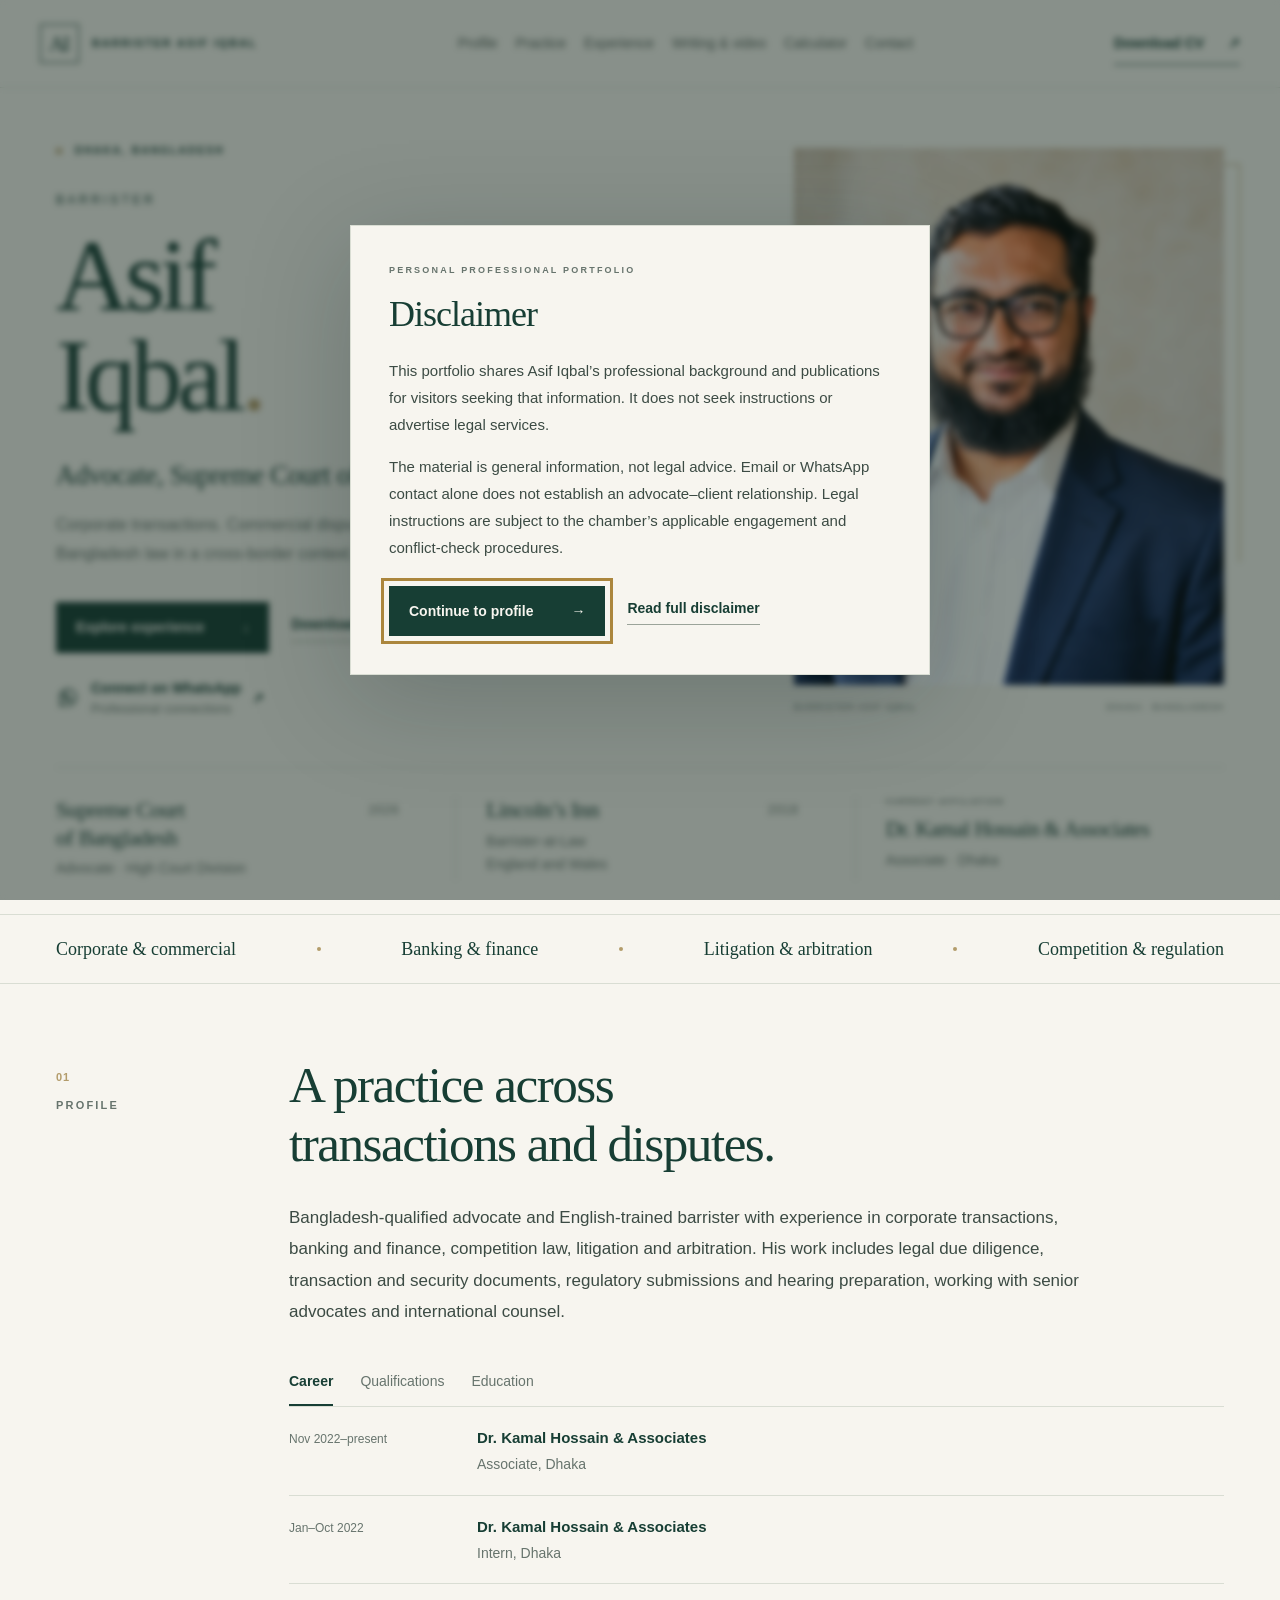
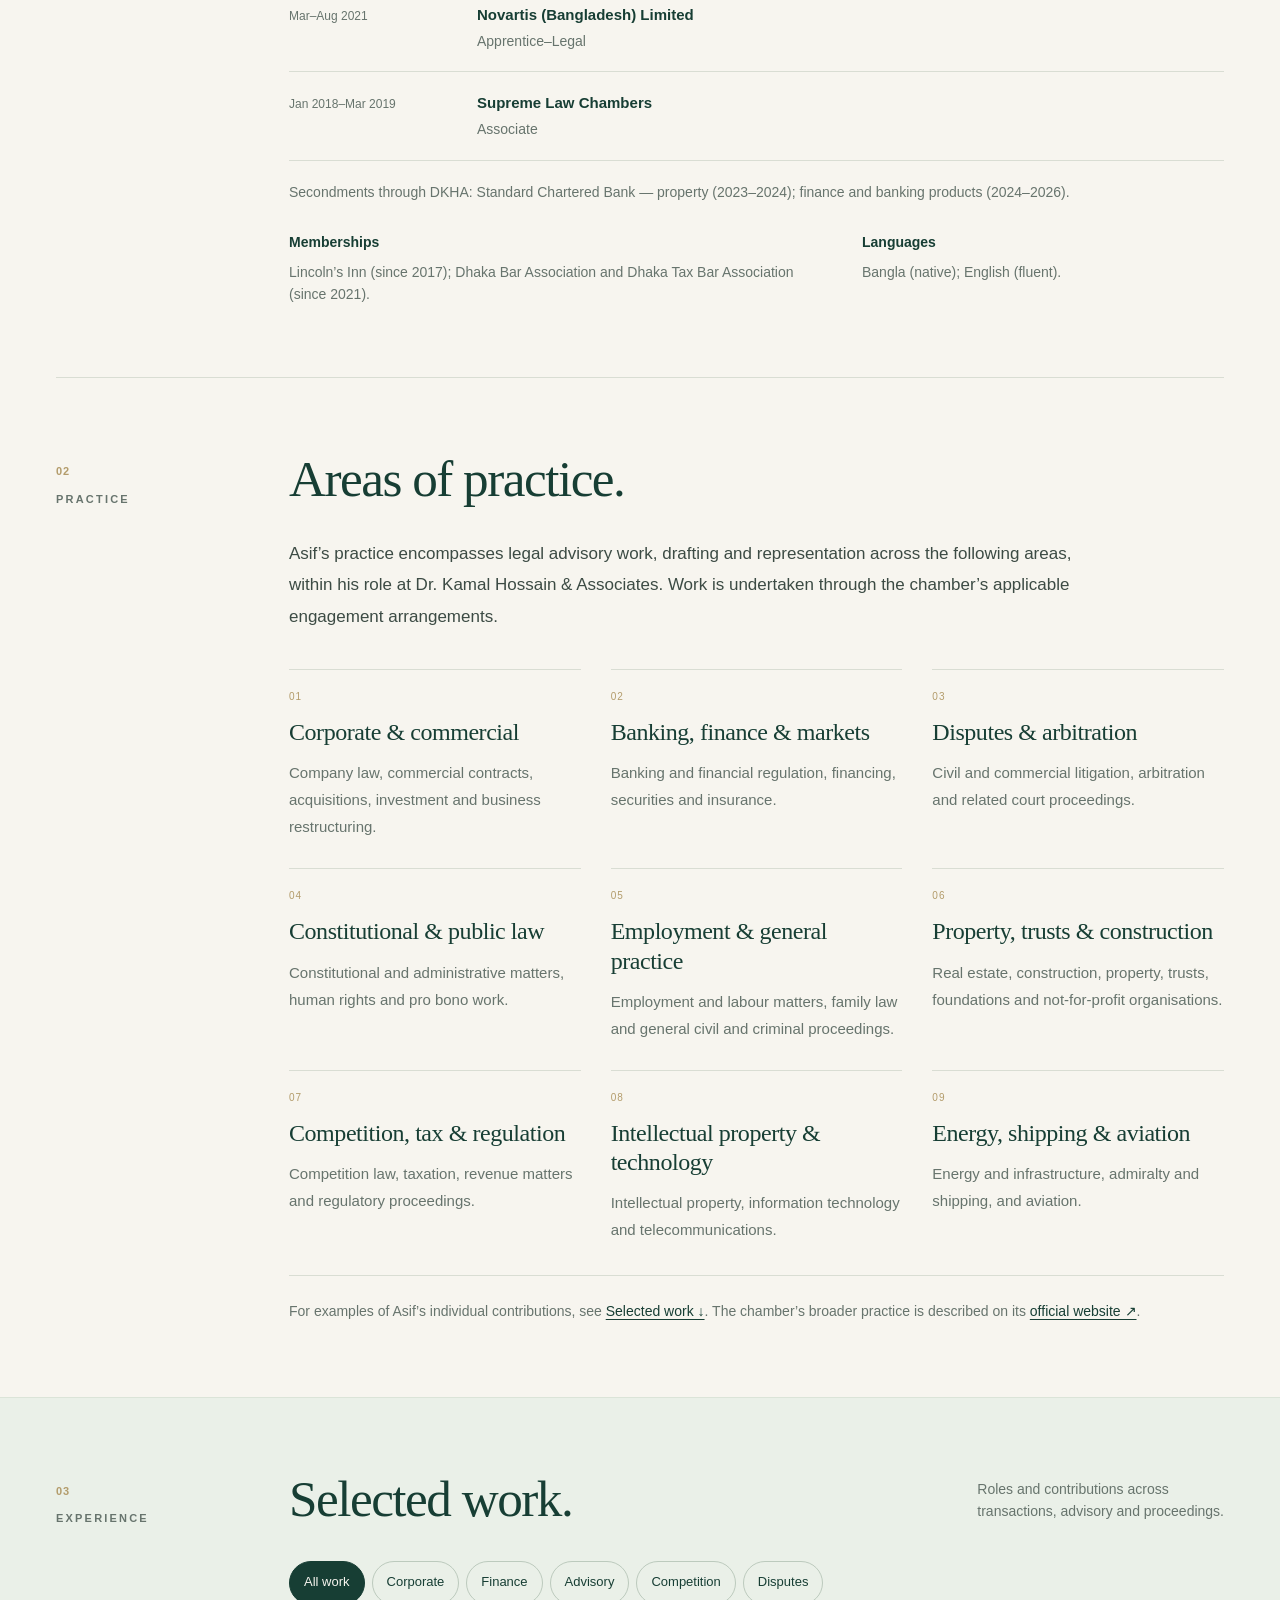
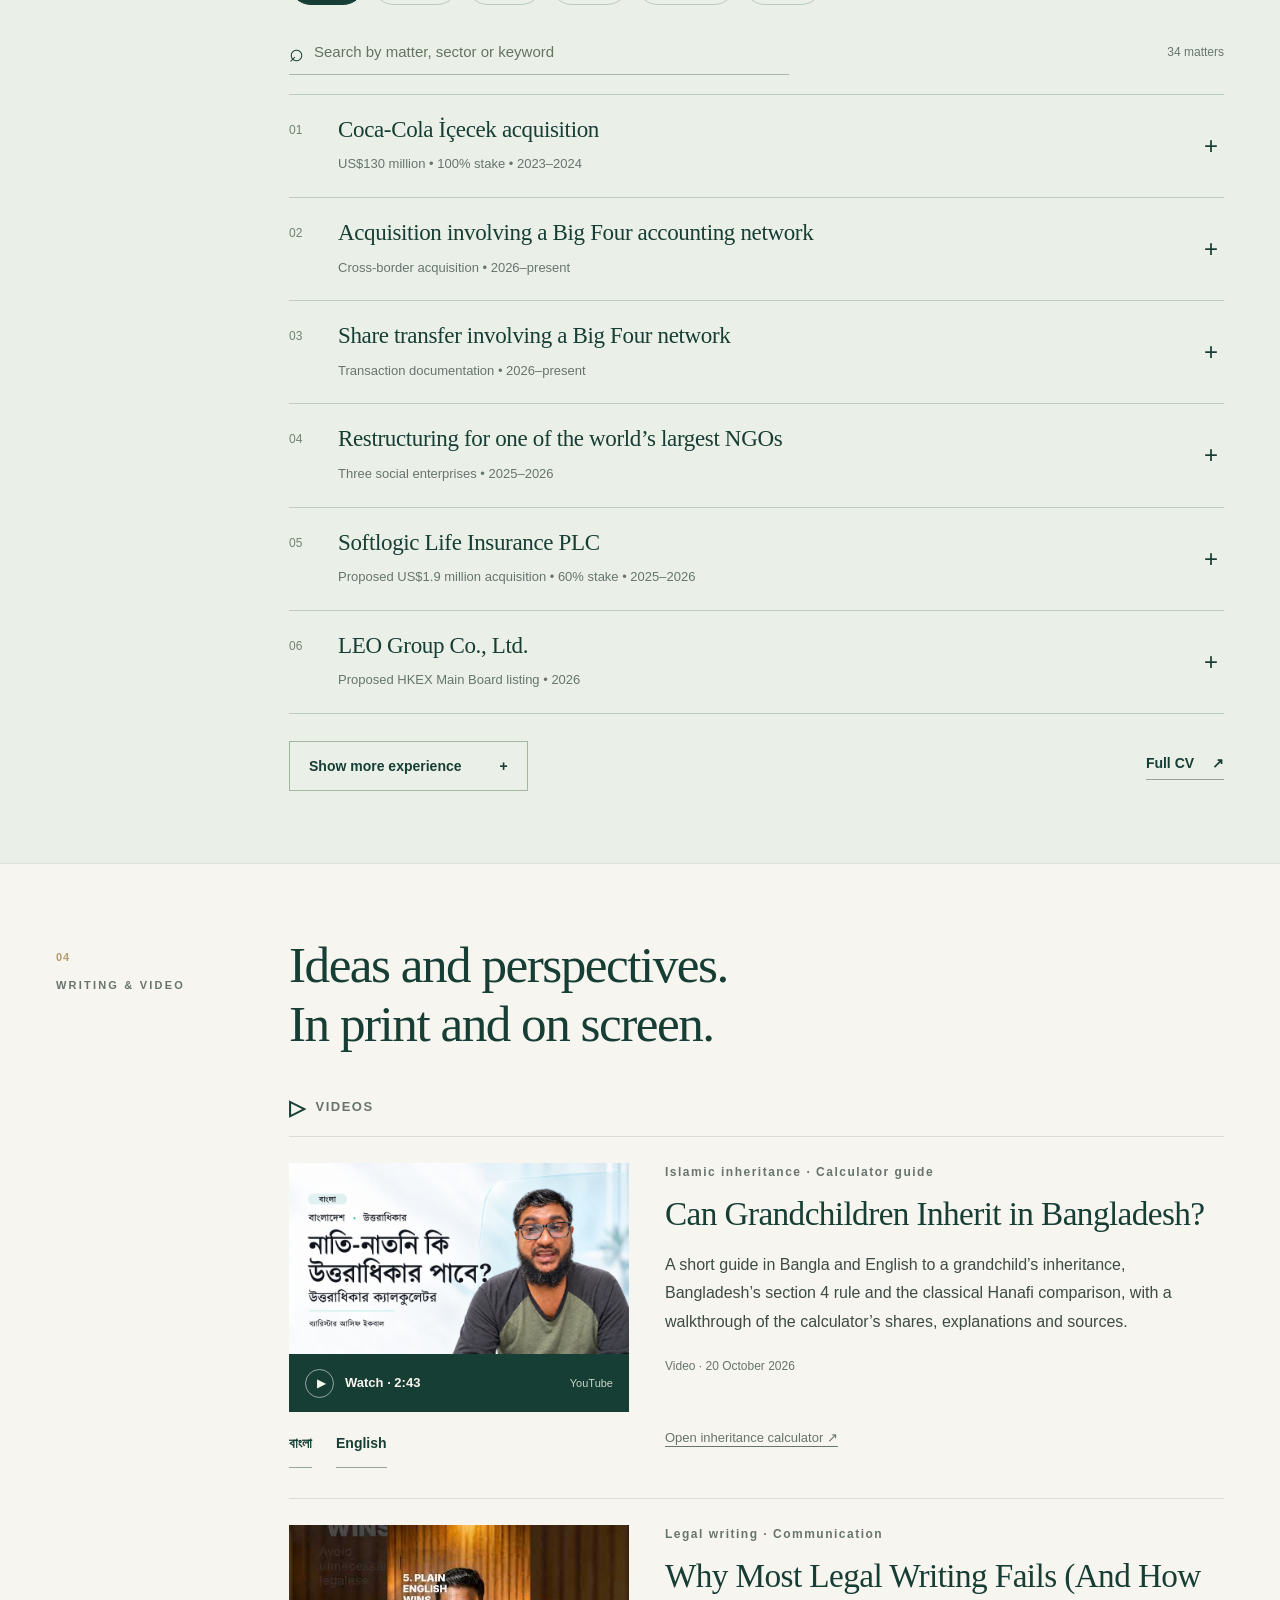
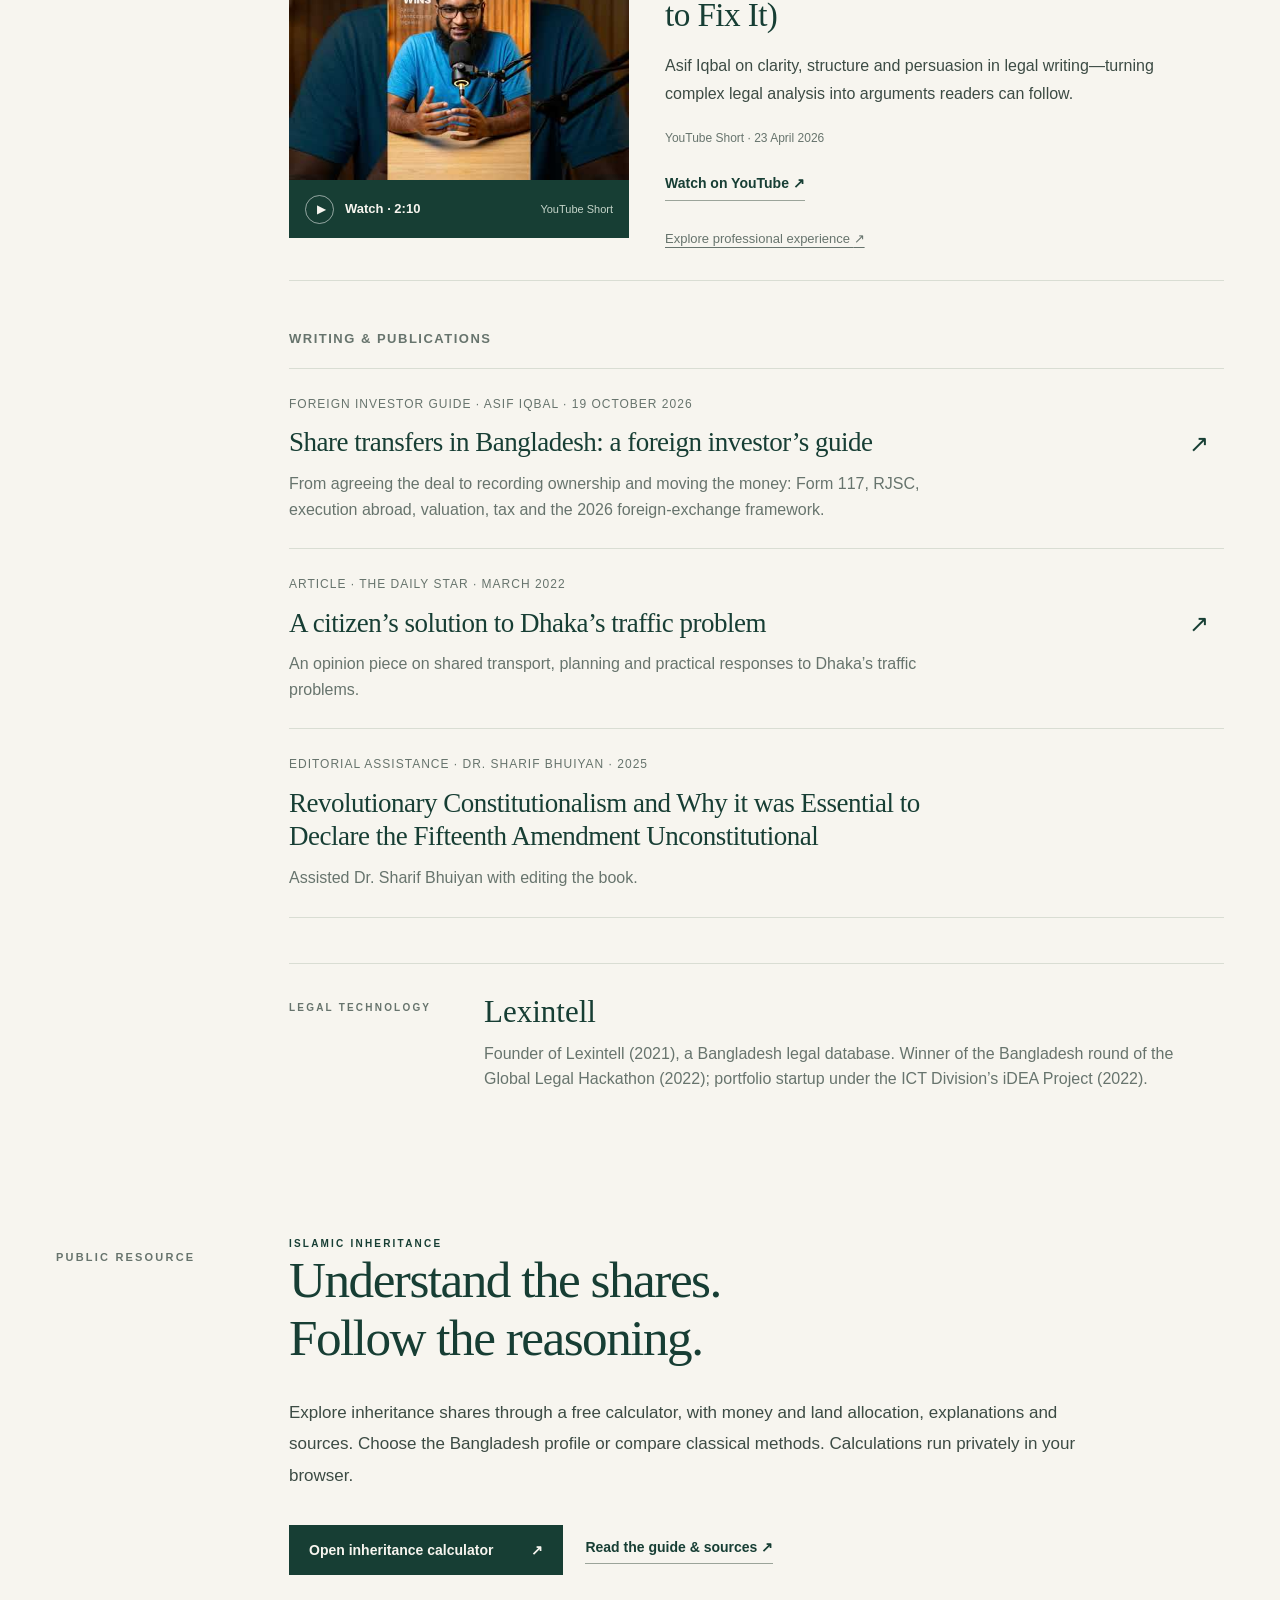
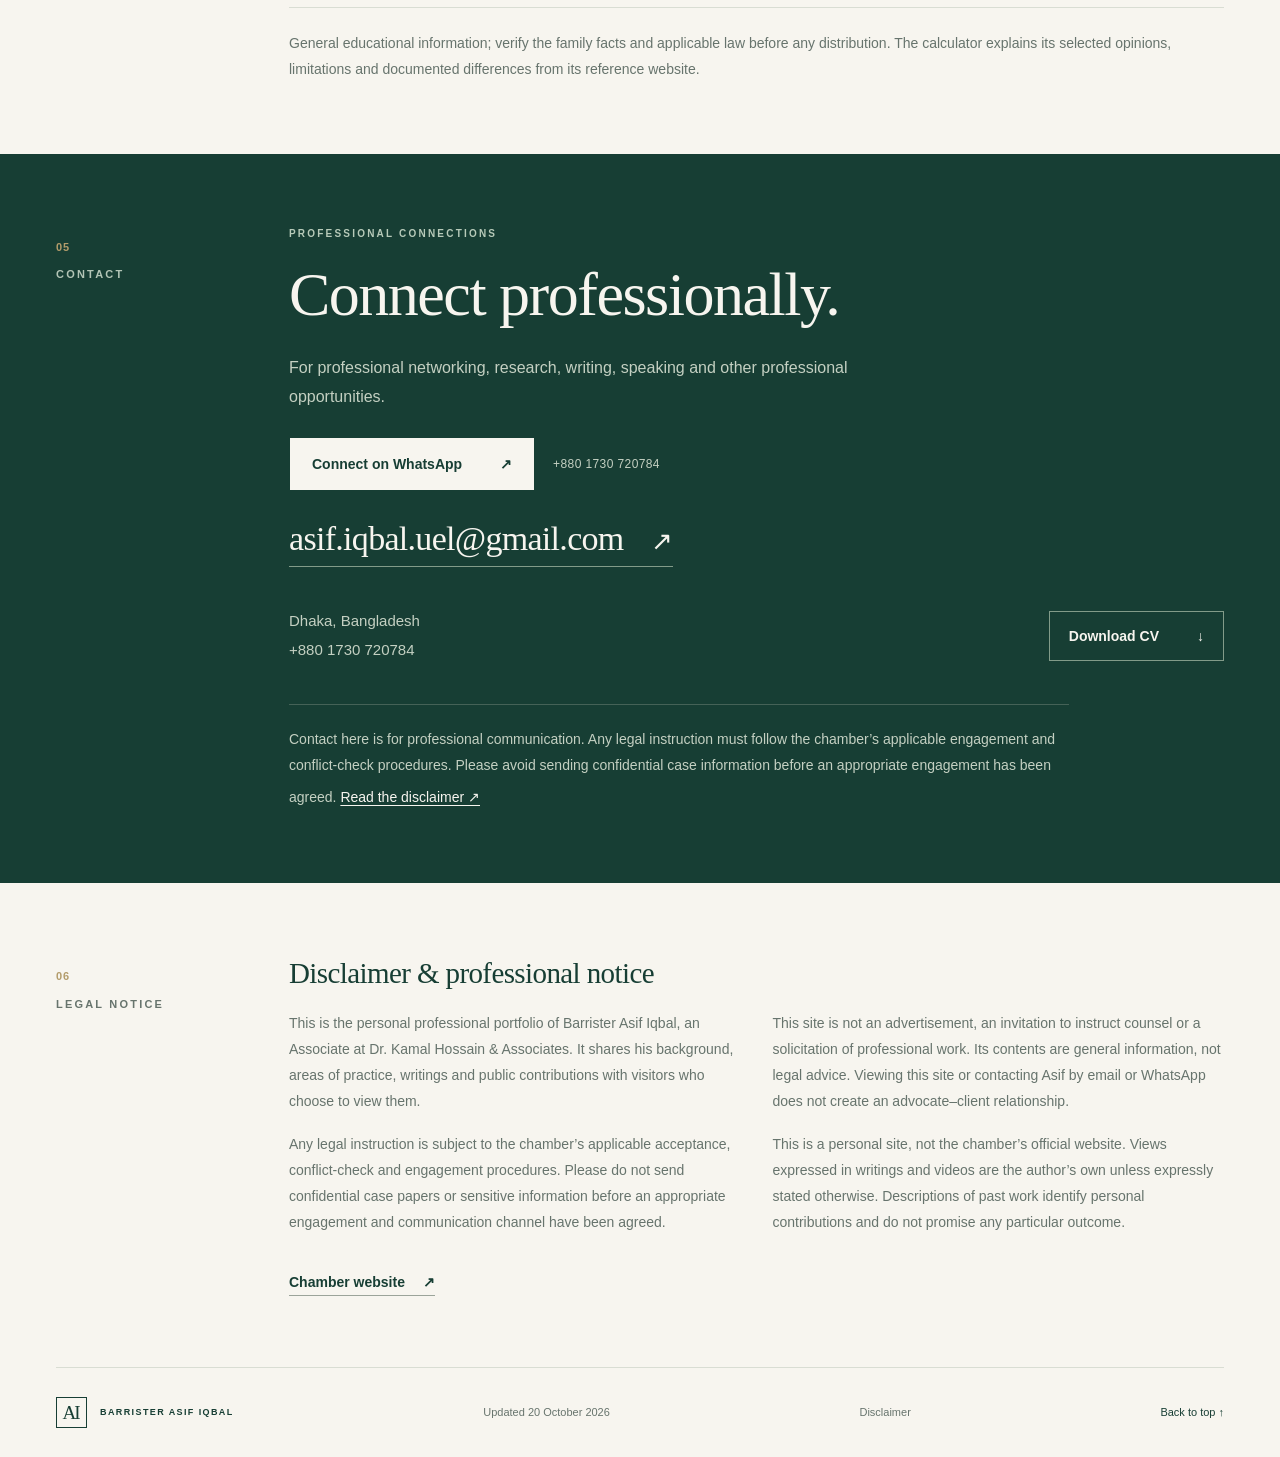
==== commit 9d0ee089: "Publish Bangla and English inheritance videos with approved light thumbnails" ====
--- a/index.html
+++ b/index.html
@@ -14,7 +14,7 @@
   <meta name="theme-color" content="#173e34">
   <link rel="icon" href="favicon.svg" type="image/svg+xml">
   <link rel="stylesheet" href="style.css?v=bilingual-video-20261020">
-  <script src="app.js?v=bilingual-video-20261020" defer></script>
+  <script src="app.js?v=bilingual-final-20261020" defer></script>
 </head>
 <body>
 <a class="skip" href="#main">Skip to content</a>
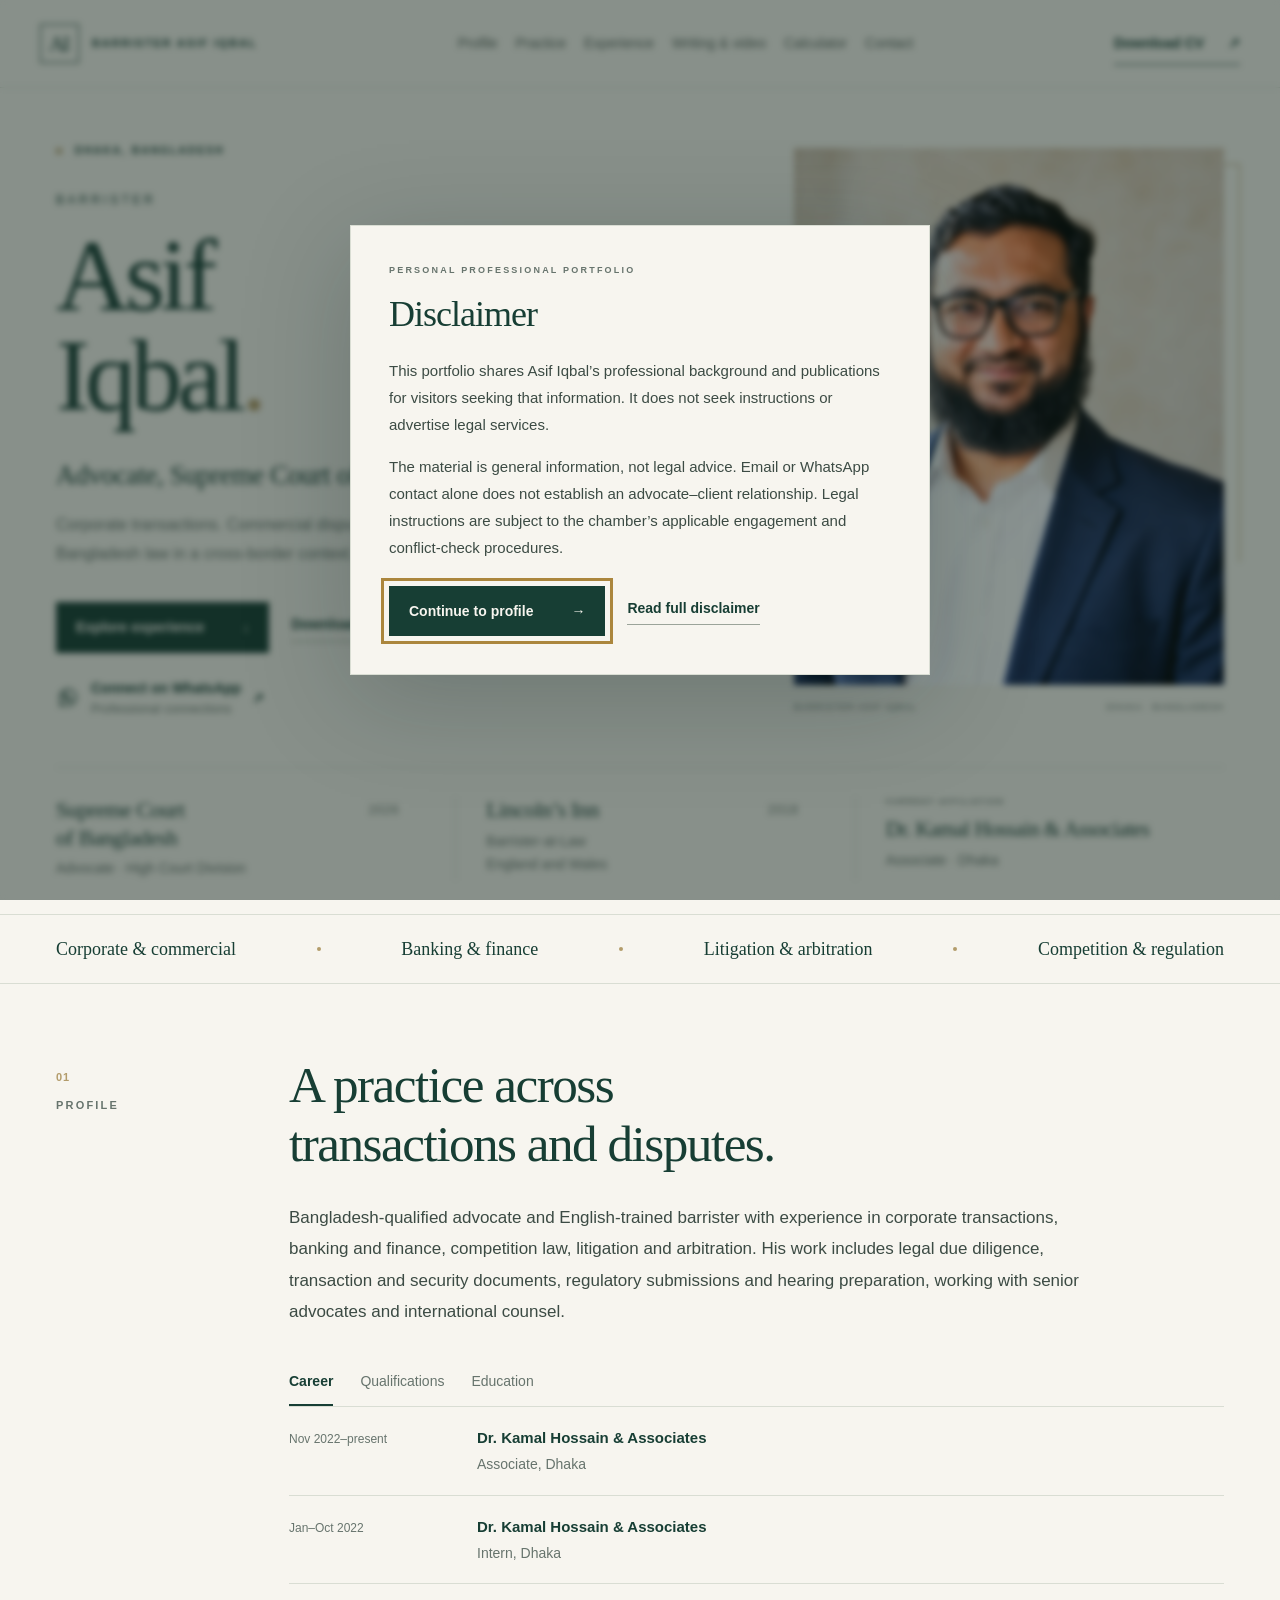
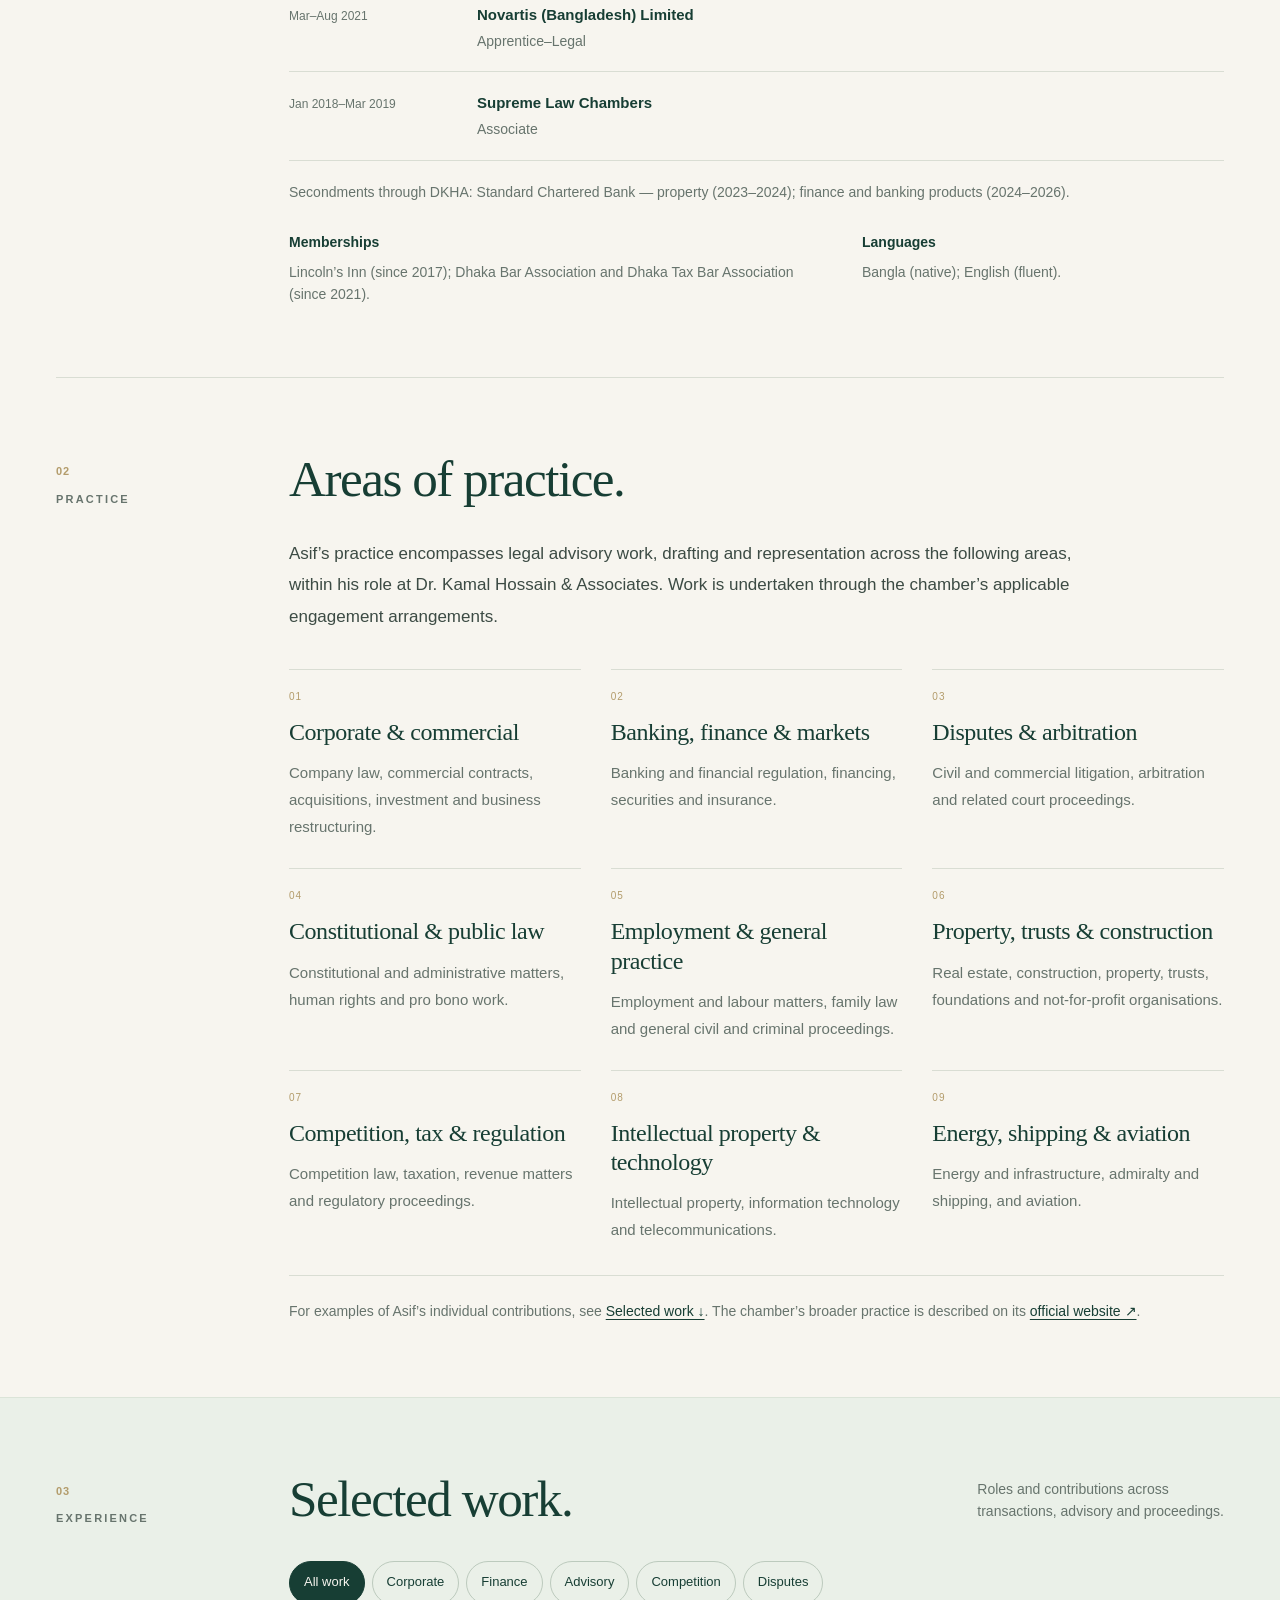
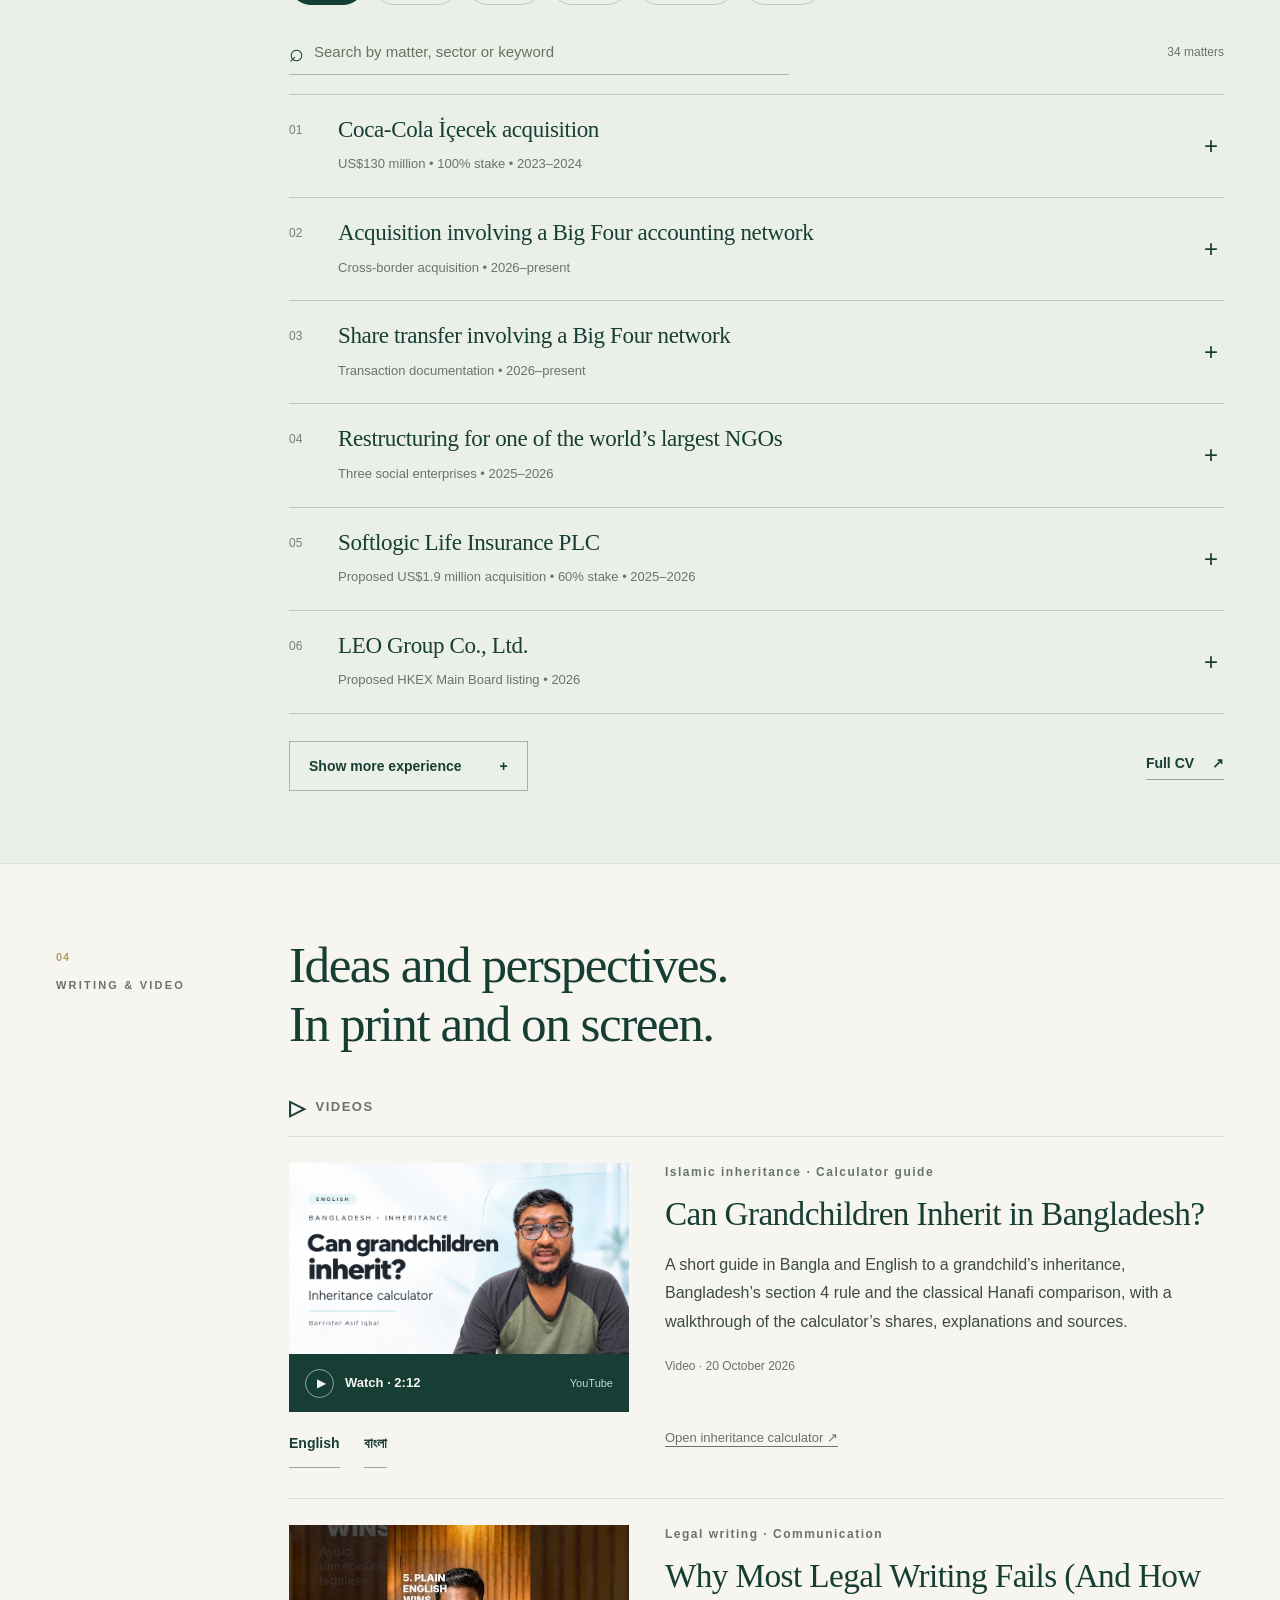
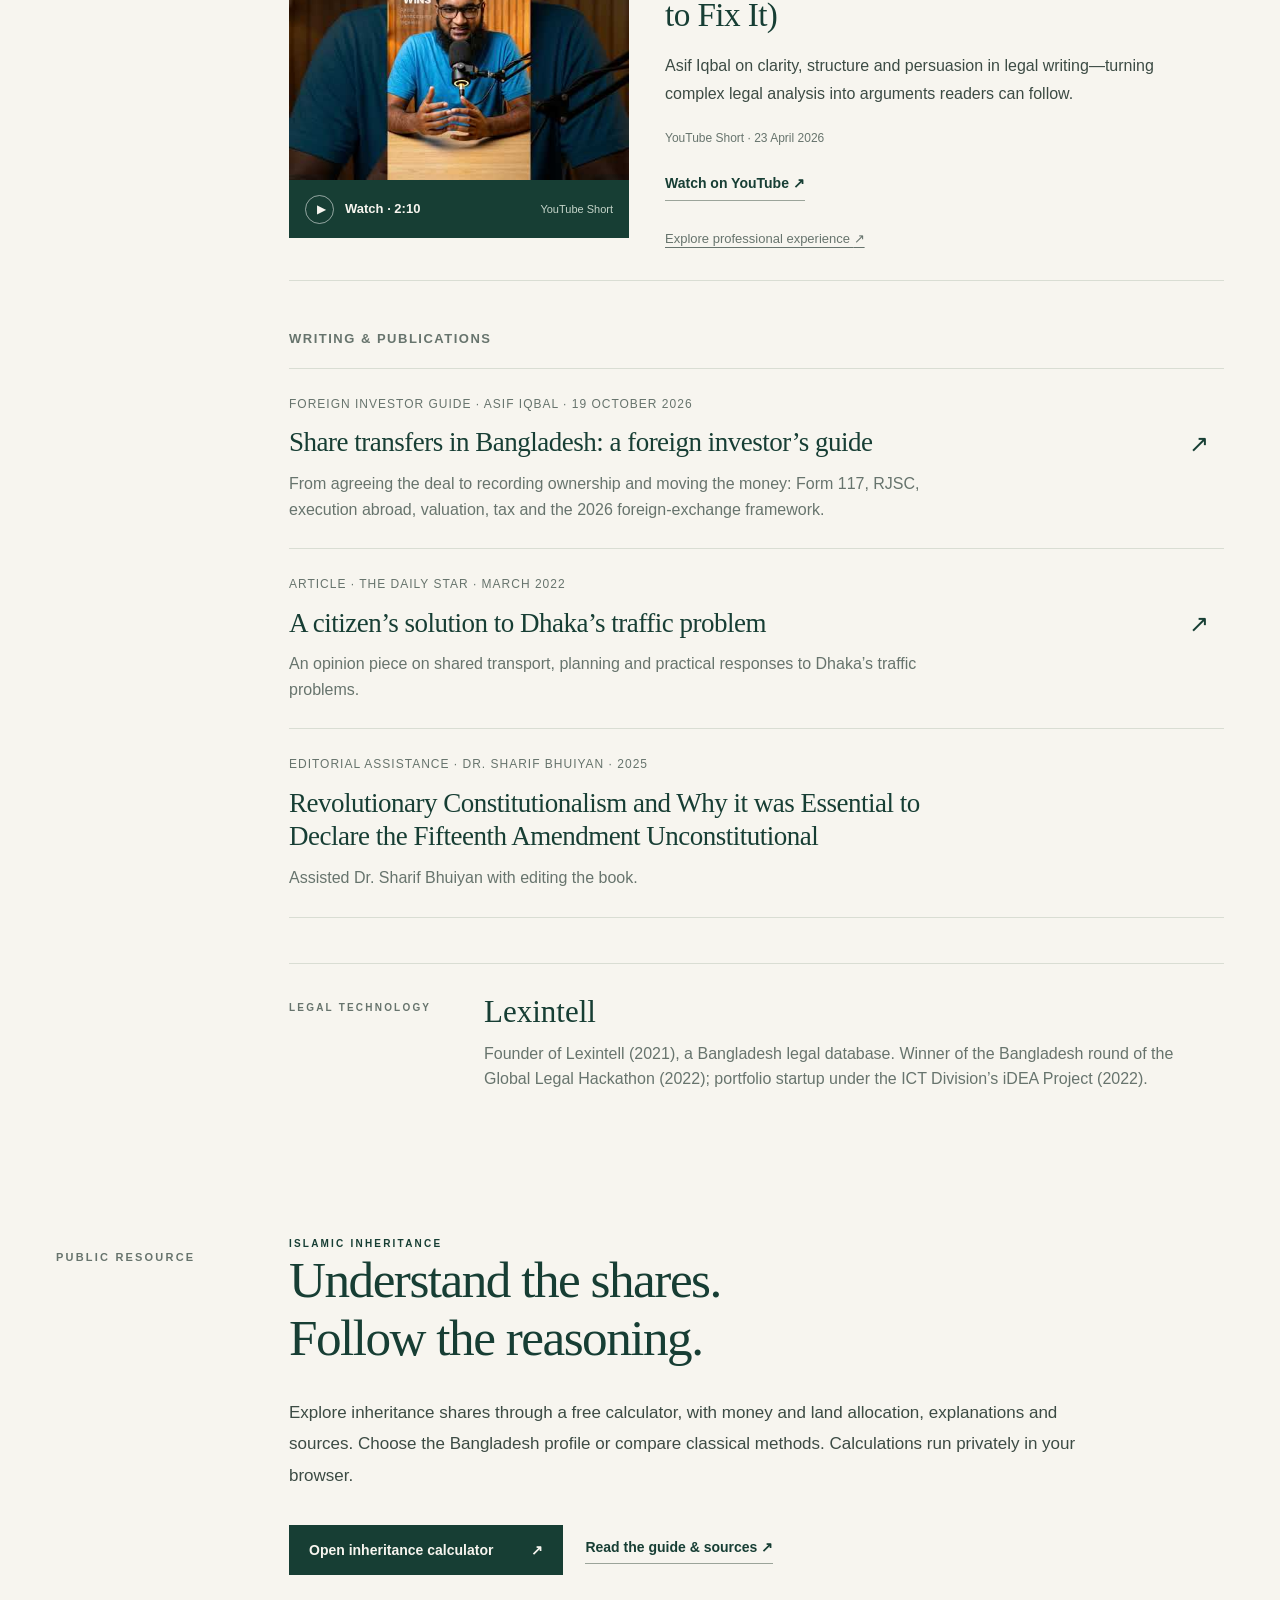
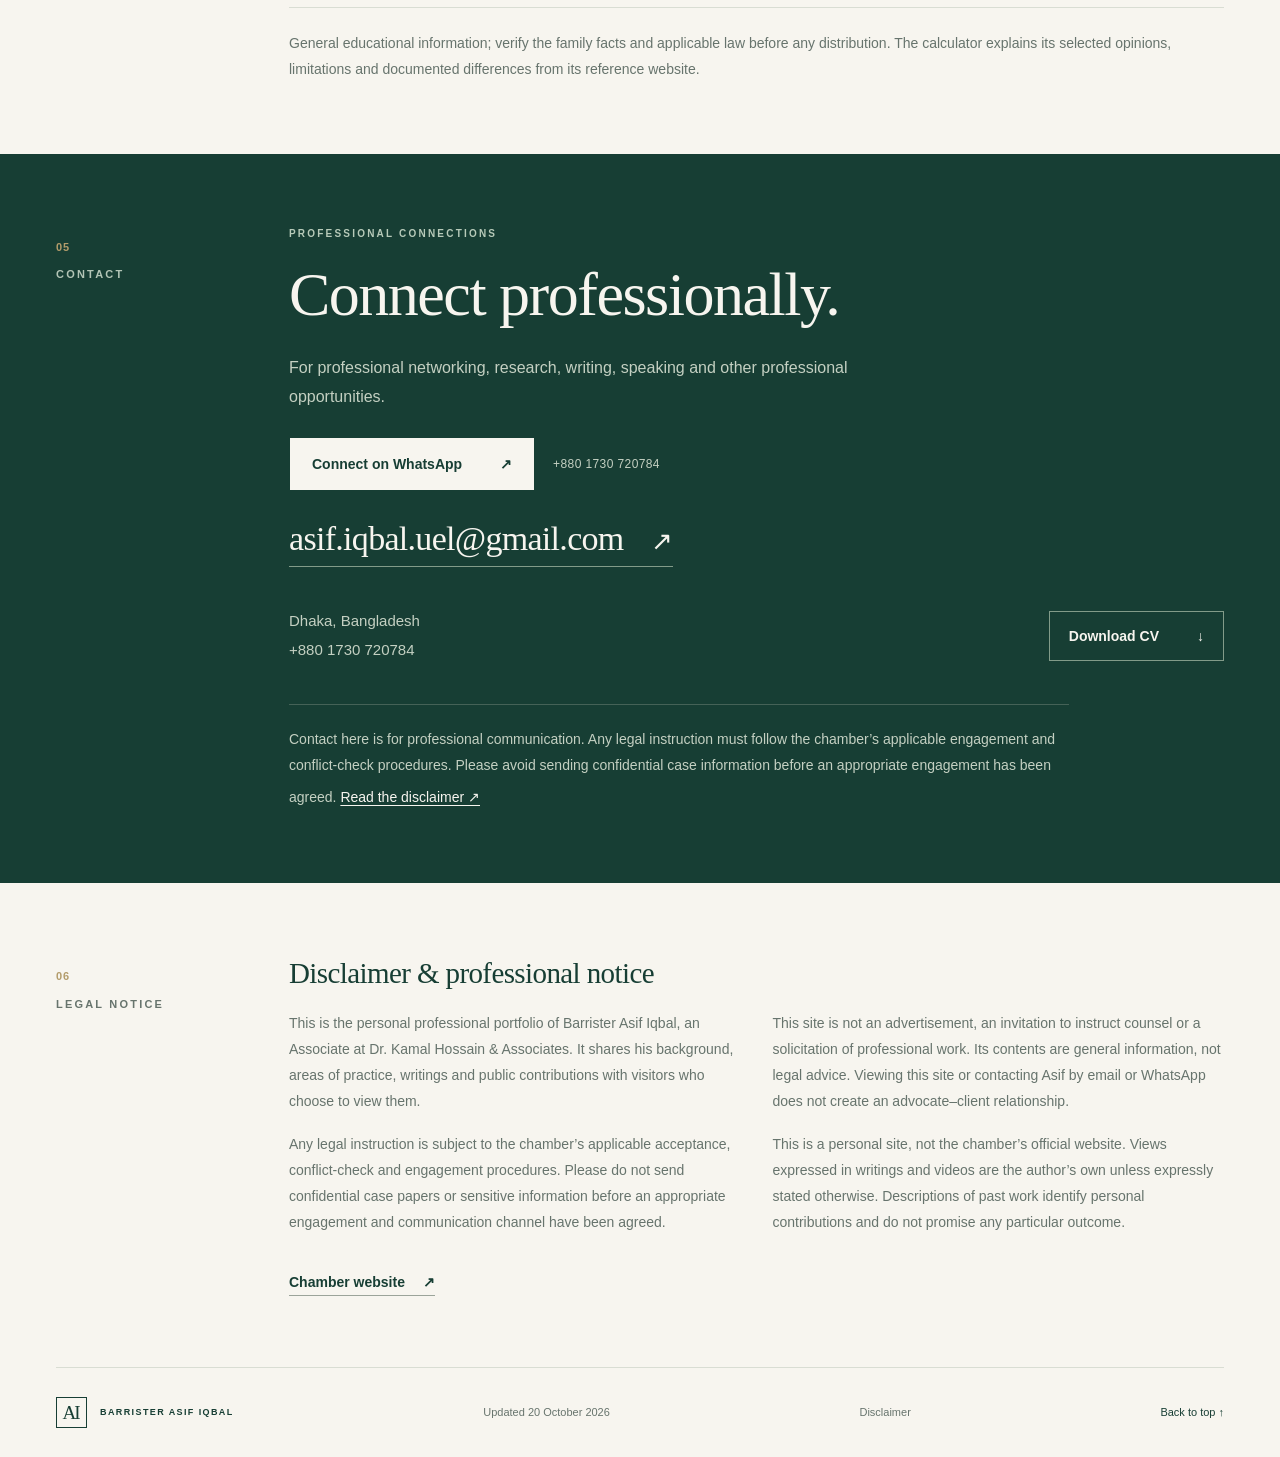
==== commit ac3f2046: "Show English video first by default, with Bangla as second language" ====
--- a/index.html
+++ b/index.html
@@ -14,7 +14,7 @@
   <meta name="theme-color" content="#173e34">
   <link rel="icon" href="favicon.svg" type="image/svg+xml">
   <link rel="stylesheet" href="style.css?v=bilingual-video-20261020">
-  <script src="app.js?v=bilingual-final-20261020" defer></script>
+  <script src="app.js?v=bilingual-en-first-20261020" defer></script>
 </head>
 <body>
 <a class="skip" href="#main">Skip to content</a>
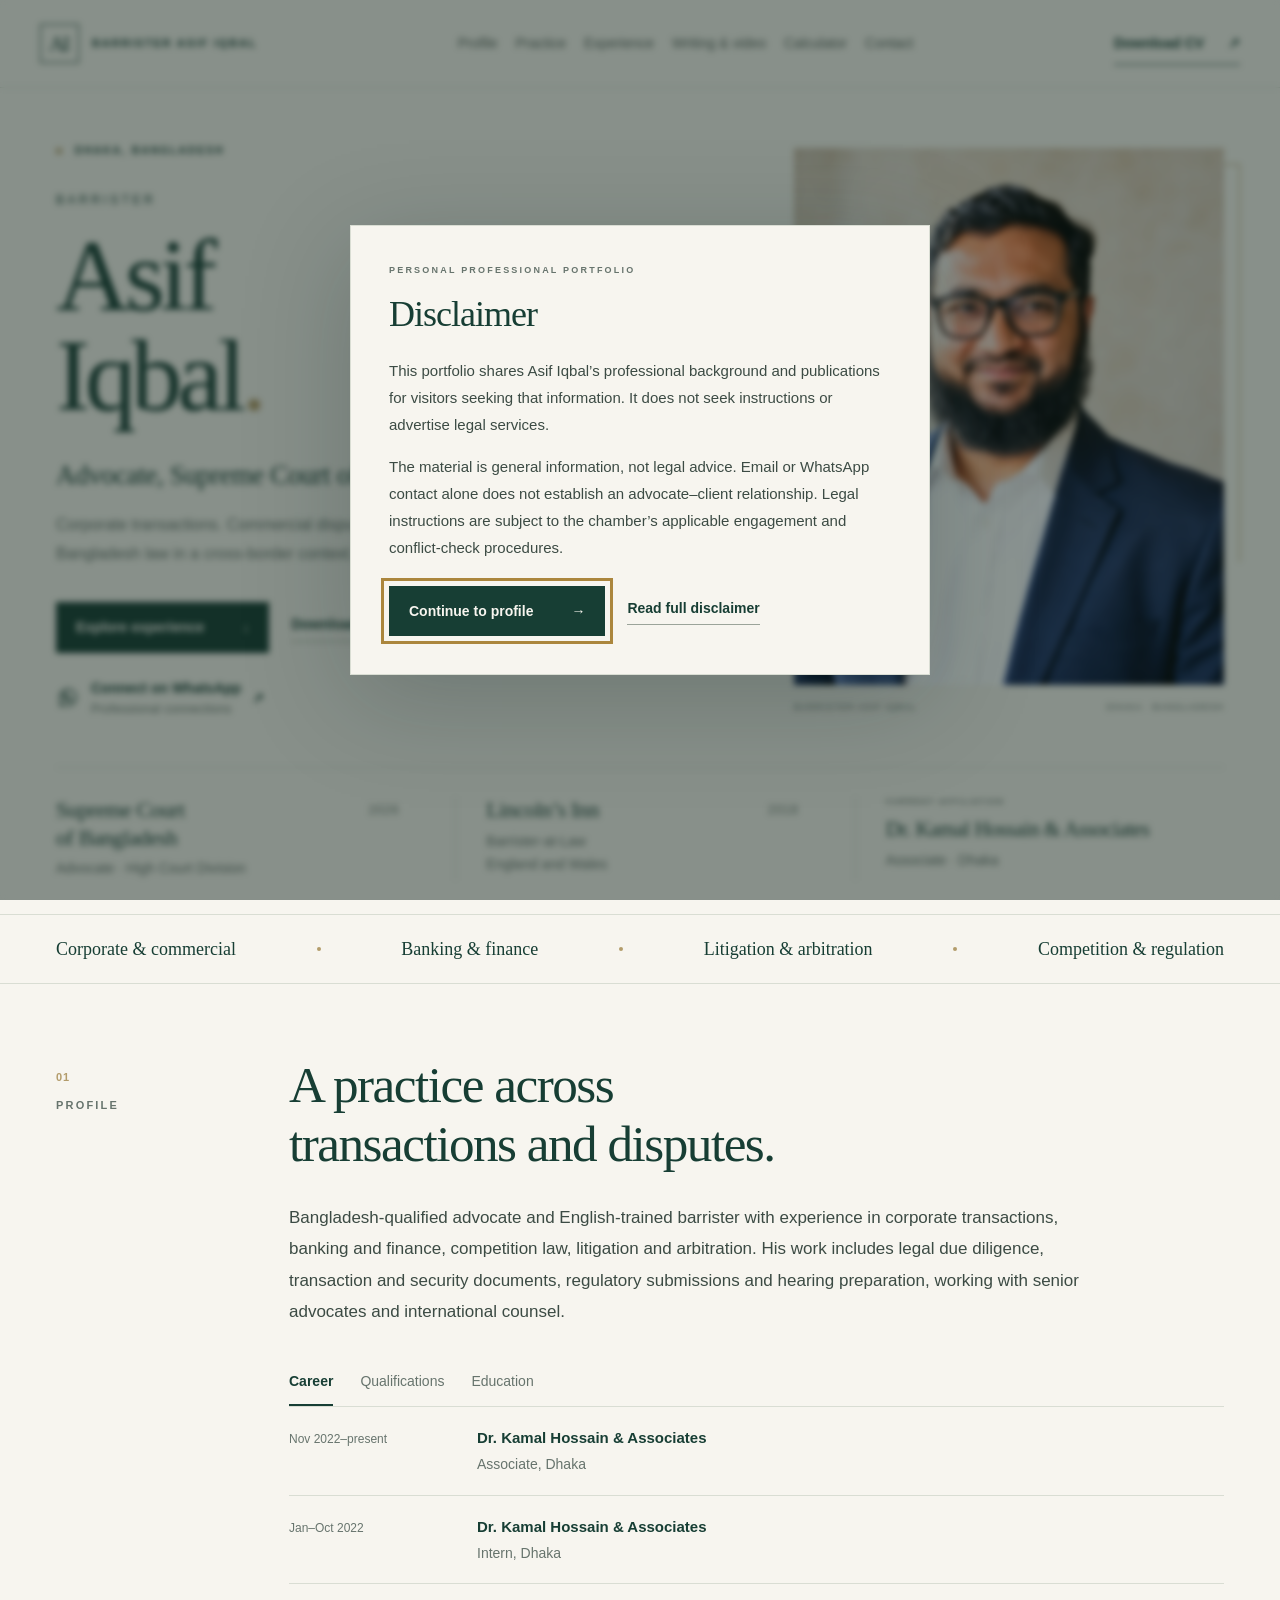
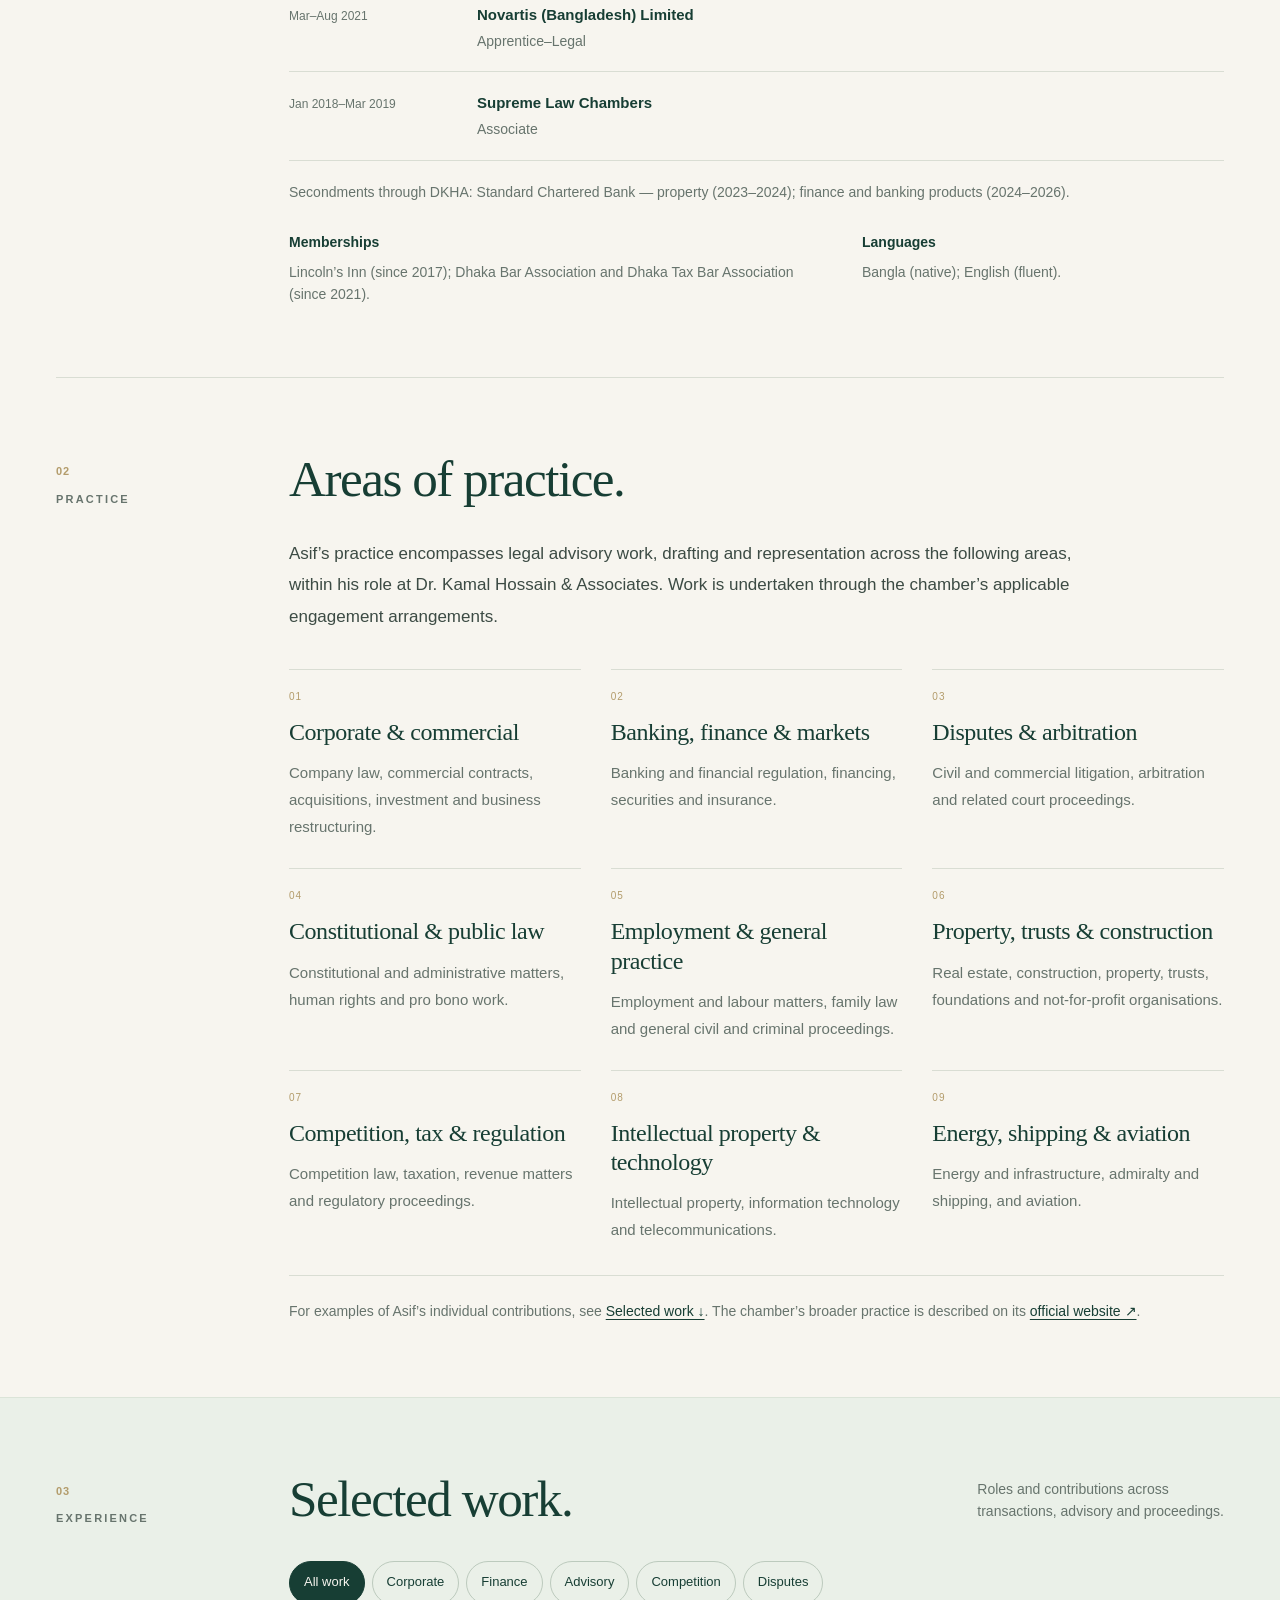
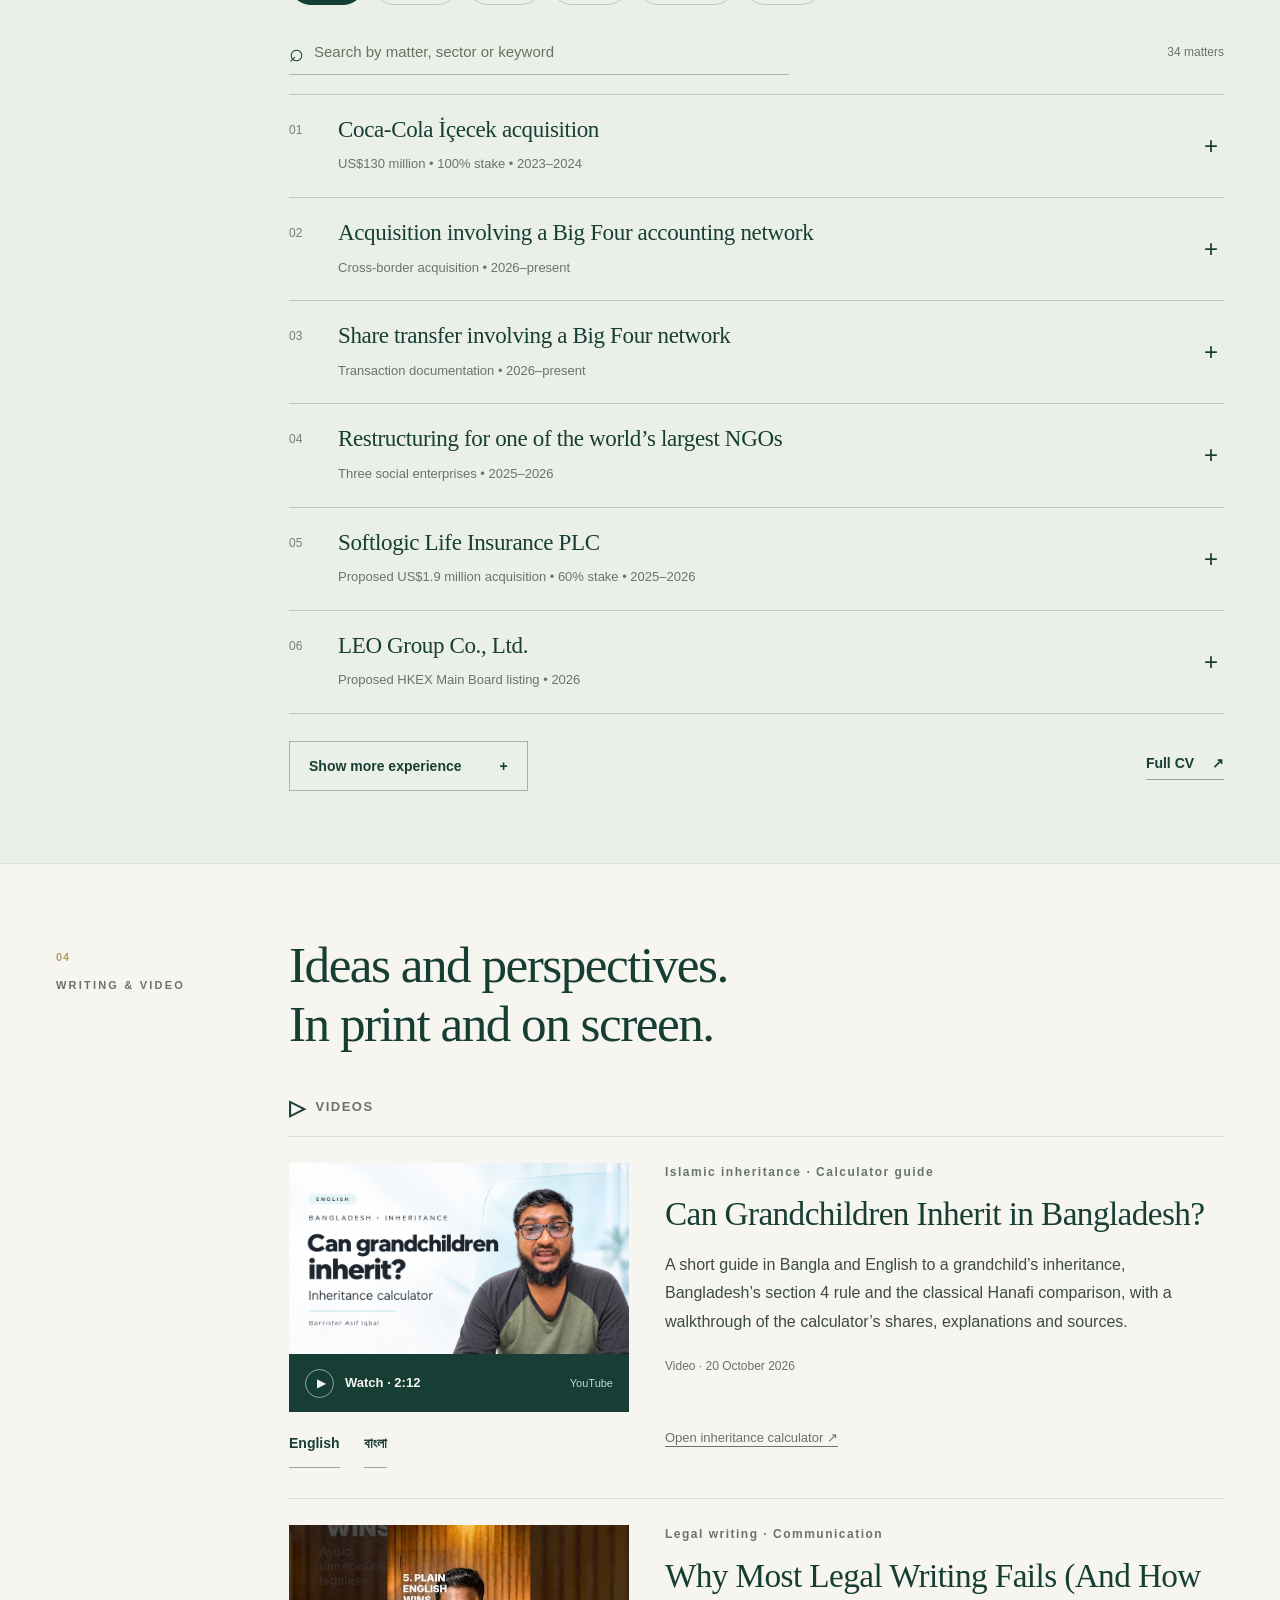
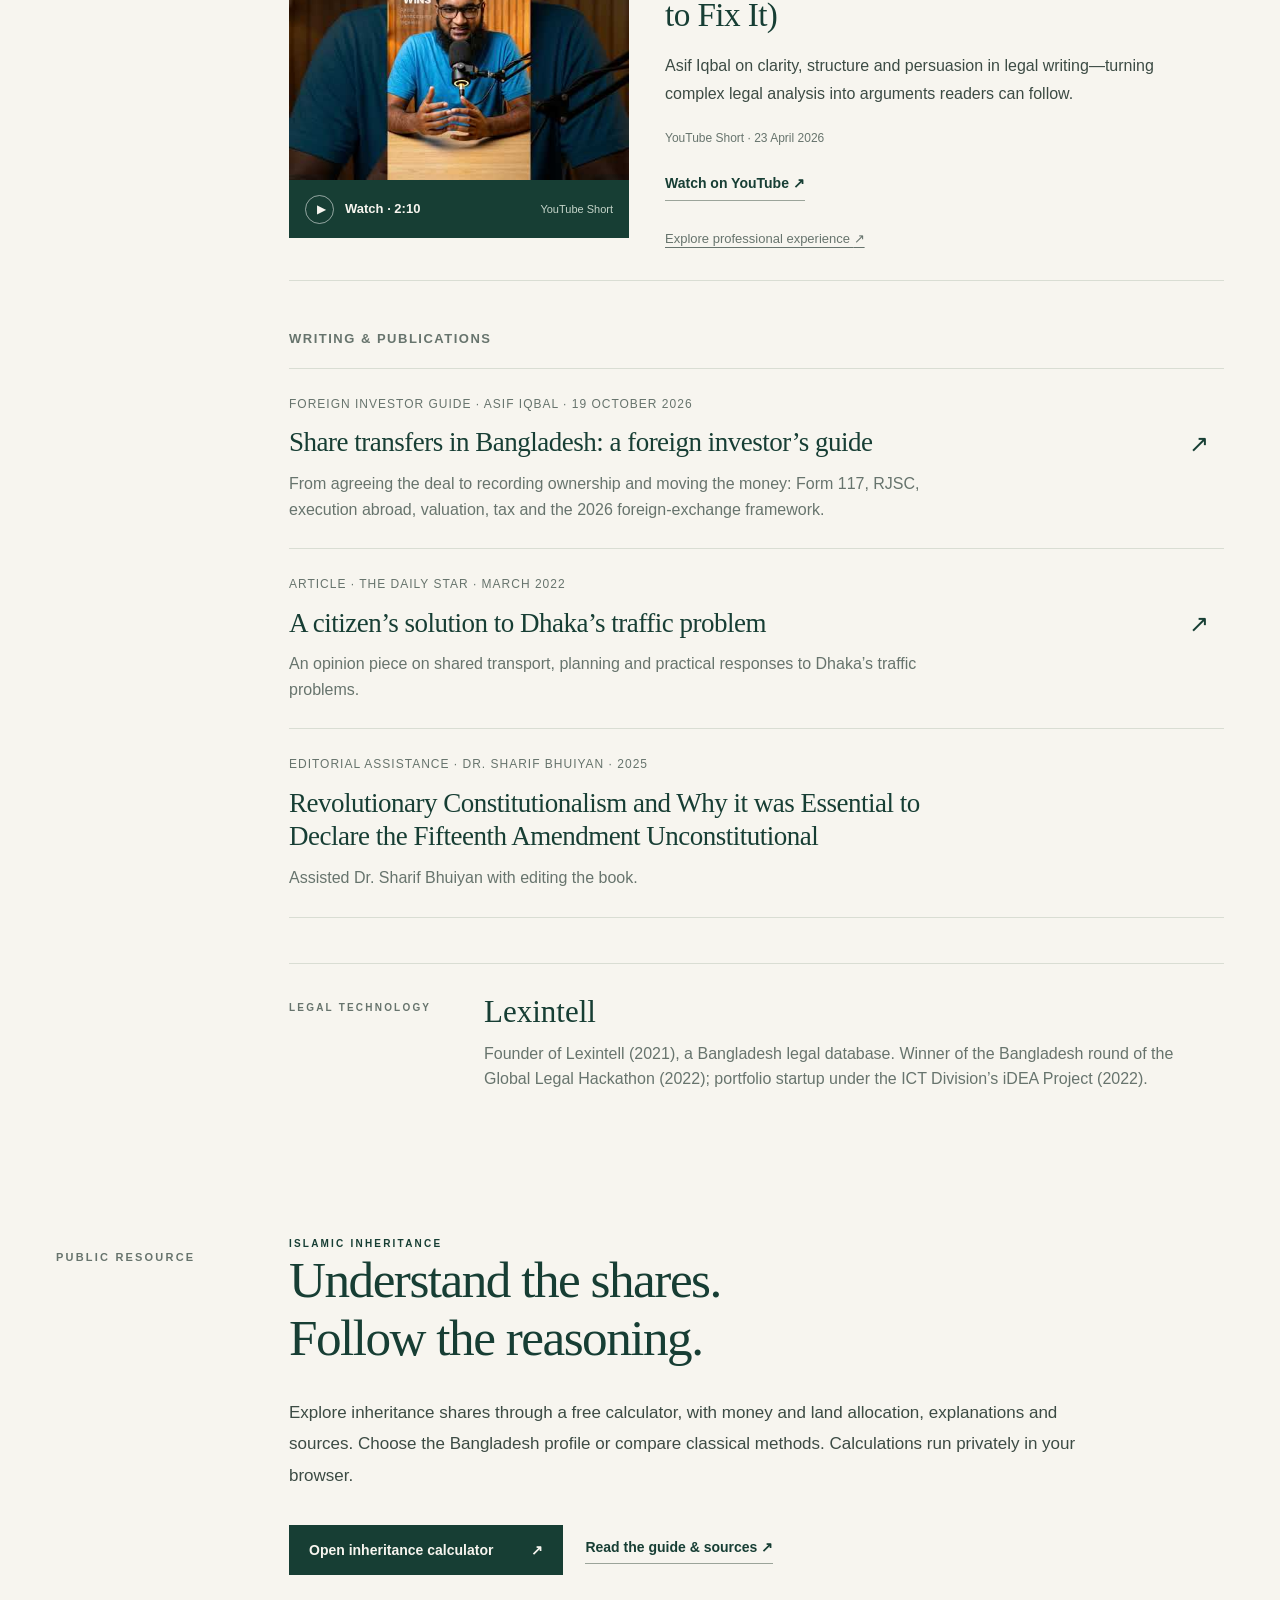
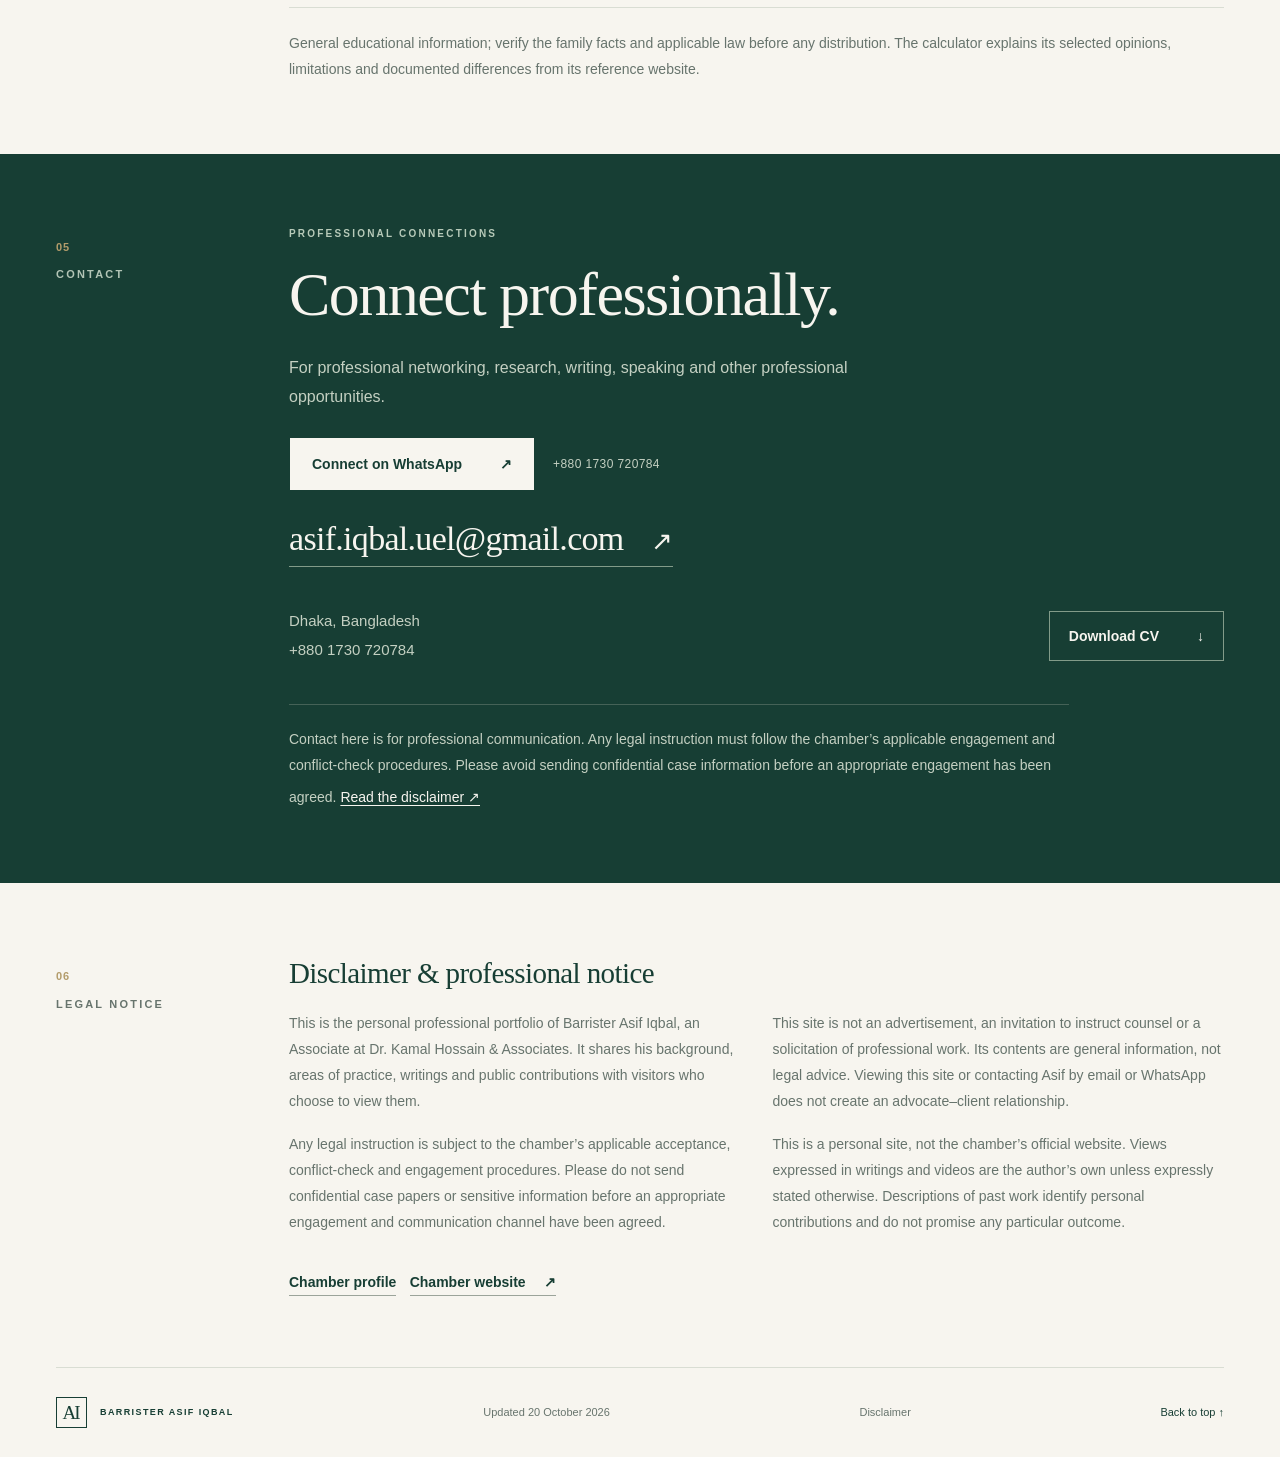
==== commit 4f9a5cba: "Add name form to title and a link to the chamber profile" ====
--- a/index.html
+++ b/index.html
@@ -2,9 +2,9 @@
 <html lang="en">
 <head>
   <meta charset="utf-8"><meta name="viewport" content="width=device-width,initial-scale=1">
-  <title>Barrister Asif Iqbal — Advocate, Supreme Court of Bangladesh</title>
+  <title>Barrister Asif Iqbal (Md Asif Iqbal) — Advocate, Supreme Court of Bangladesh</title>
   <meta name="description" content="Professional portfolio of Barrister Asif Iqbal, Advocate, Supreme Court of Bangladesh. Legal experience, qualifications, writings, videos and CV.">
-  <link rel="canonical" href="https://asifiqbal23.github.io/barrister-asif-iqbal/">
+  <link rel="canonical" href="https://asifiqbal23.github.io/barrister-asif-iqbal/"><script type="application/ld+json">{"@context":"https://schema.org","@type":"ProfilePage","url":"https://asifiqbal23.github.io/barrister-asif-iqbal/","mainEntity":{"@type":"Person","name":"Md Asif Iqbal","alternateName":["Barrister Asif Iqbal","Asif Iqbal"],"jobTitle":"Barrister-at-Law; Advocate, Supreme Court of Bangladesh","worksFor":{"@type":"LegalService","name":"Dr. Kamal Hossain & Associates","url":"https://www.khossain.com/"},"url":"https://asifiqbal23.github.io/barrister-asif-iqbal/","sameAs":["https://www.khossain.com/lawyers/asif-iqbal","https://lexintell.bd/people/p/p_lx_asif_iqbal/"]}}</script>
   <meta property="og:type" content="website">
   <meta property="og:title" content="Barrister Asif Iqbal">
   <meta property="og:description" content="Advocate, Supreme Court of Bangladesh. Legal experience, writings, videos and CV.">
@@ -80,7 +80,7 @@
  <div class="journal-heading"><h2 class="display">Ideas and perspectives.<br>In print and on screen.</h2></div>
  <div class="journal-block"><h3 class="journal-label" id="videos-title"><span aria-hidden="true">▷</span> Videos</h3><div id="videos" role="region" aria-labelledby="videos-title"></div></div>
  <div class="journal-block writing-block"><h3 class="journal-label" id="writing-title">Writing &amp; publications</h3><div id="writing" role="region" aria-labelledby="writing-title"></div></div>
- <div class="innovation"><span class="eyebrow">LEGAL TECHNOLOGY</span><div><h3>Lexintell</h3><p id="innovation"></p></div></div>
+ <div class="innovation"><span class="eyebrow">LEGAL TECHNOLOGY</span><div><h3><a href="https://lexintell.bd/" rel="noopener">Lexintell</a></h3><p id="innovation"></p></div></div>
 </div></section>
 <section class="wrap section resource-section" id="resources"><div class="section-label">PUBLIC RESOURCE</div><div class="section-content"><div class="eyebrow">ISLAMIC INHERITANCE</div><h2 class="display">Understand the shares.<br>Follow the reasoning.</h2><p class="intro">Explore inheritance shares through a free calculator, with money and land allocation, explanations and sources. Choose the Bangladesh profile or compare classical methods. Calculations run privately in your browser.</p><div class="hero-actions"><a class="button primary" href="inheritance/">Open inheritance calculator <span aria-hidden="true">↗</span></a><a class="text-link" href="inheritance/guide.html">Read the guide &amp; sources ↗</a></div><p class="practice-context">General educational information; verify the family facts and applicable law before any distribution. The calculator explains its selected opinions, limitations and documented differences from its reference website.</p></div></section>
 <section id="contact" class="contact-section"><div class="wrap section"><div class="section-label"><span>05</span> CONTACT</div><div class="section-content">
@@ -97,7 +97,7 @@
   <p>This site is not an advertisement, an invitation to instruct counsel or a solicitation of professional work. Its contents are general information, not legal advice. Viewing this site or contacting Asif by email or WhatsApp does not create an advocate–client relationship.</p>
   <p>Any legal instruction is subject to the chamber’s applicable acceptance, conflict-check and engagement procedures. Please do not send confidential case papers or sensitive information before an appropriate engagement and communication channel have been agreed.</p>
   <p>This is a personal site, not the chamber’s official website. Views expressed in writings and videos are the author’s own unless expressly stated otherwise. Descriptions of past work identify personal contributions and do not promise any particular outcome.</p></div>
-  <a class="text-link" href="https://www.khossain.com/" target="_blank" rel="noopener noreferrer">Chamber website <span aria-hidden="true">↗</span></a>
+  <a class="text-link" href="https://www.khossain.com/lawyers/asif-iqbal" target="_blank" rel="noopener noreferrer">Chamber profile</a> &nbsp; <a class="text-link" href="https://www.khossain.com/" target="_blank" rel="noopener noreferrer">Chamber website <span aria-hidden="true">↗</span></a>
 </div></section>
 </main>
 <footer class="wrap footer"><a class="brand" href="#top"><span class="monogram">AI</span><span>BARRISTER ASIF IQBAL</span></a><span id="last-updated"></span><a href="#disclaimer">Disclaimer</a><a href="#top">Back to top ↑</a></footer>
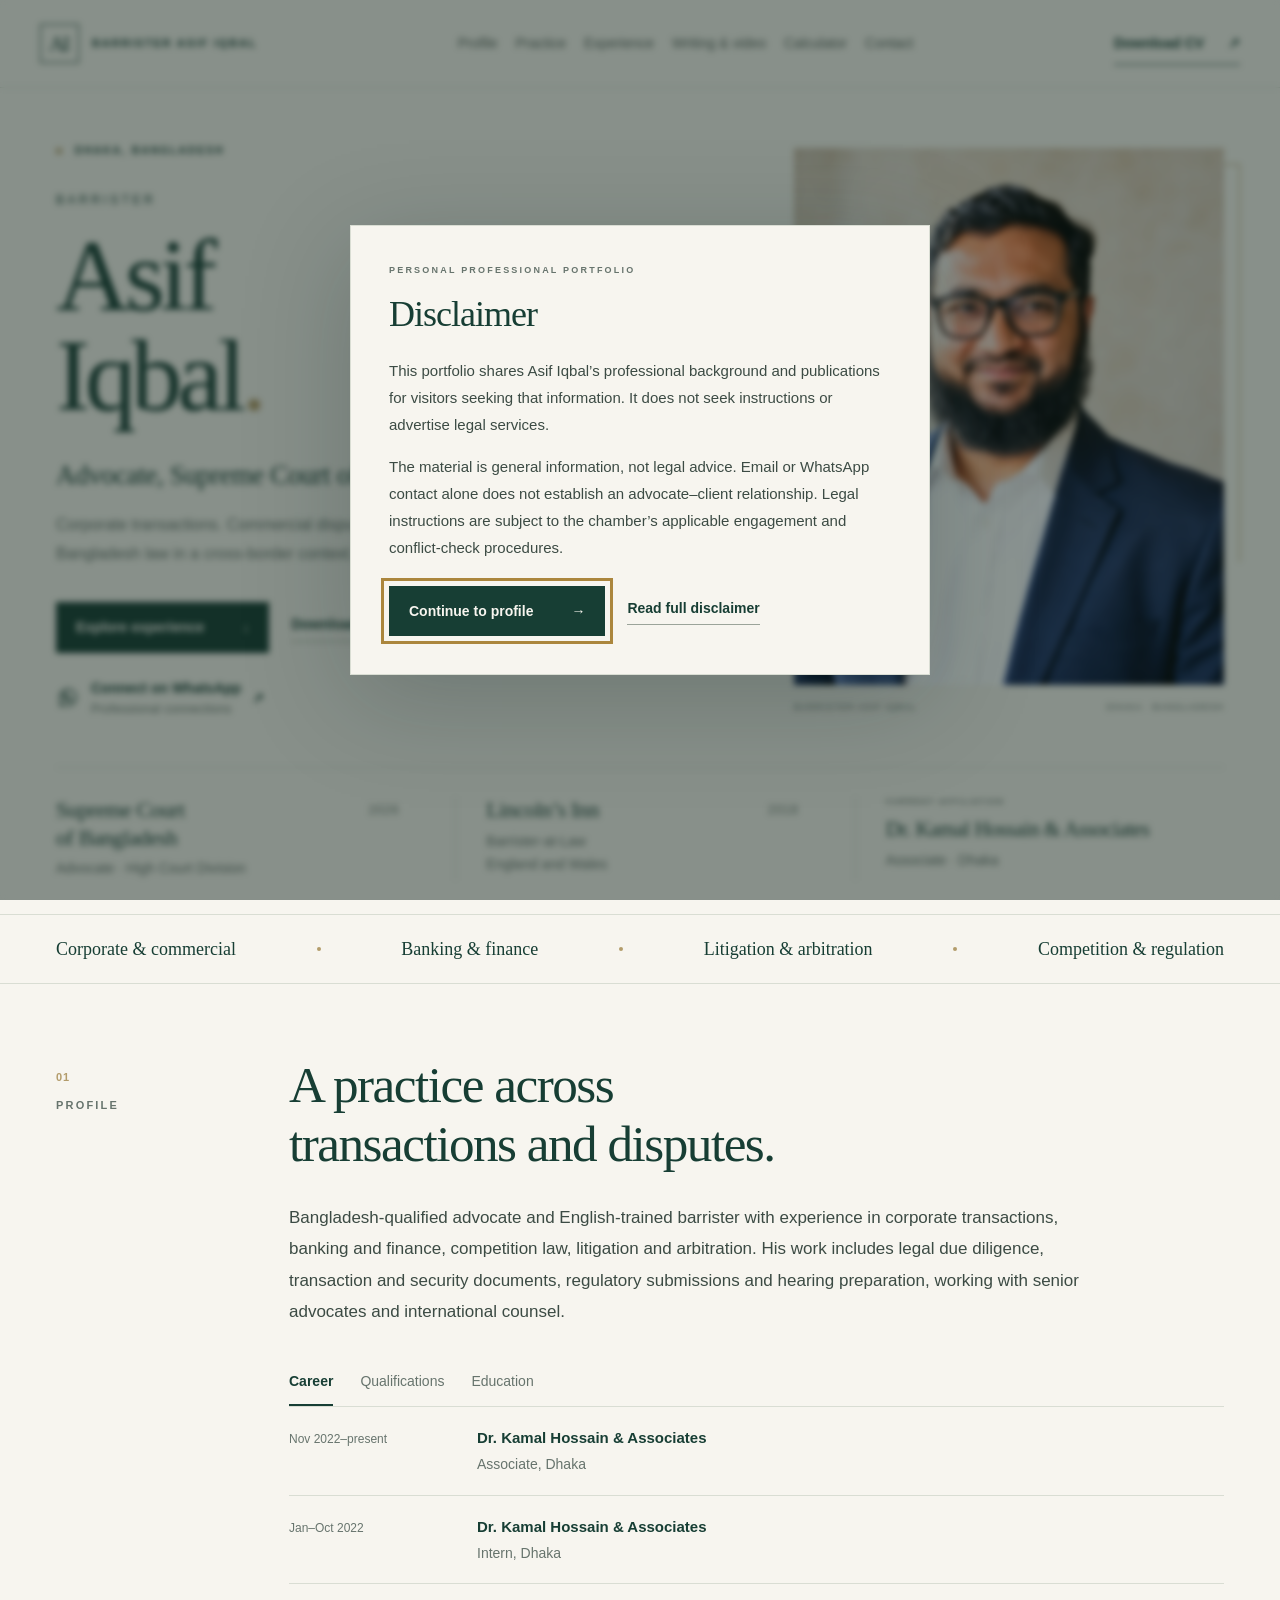
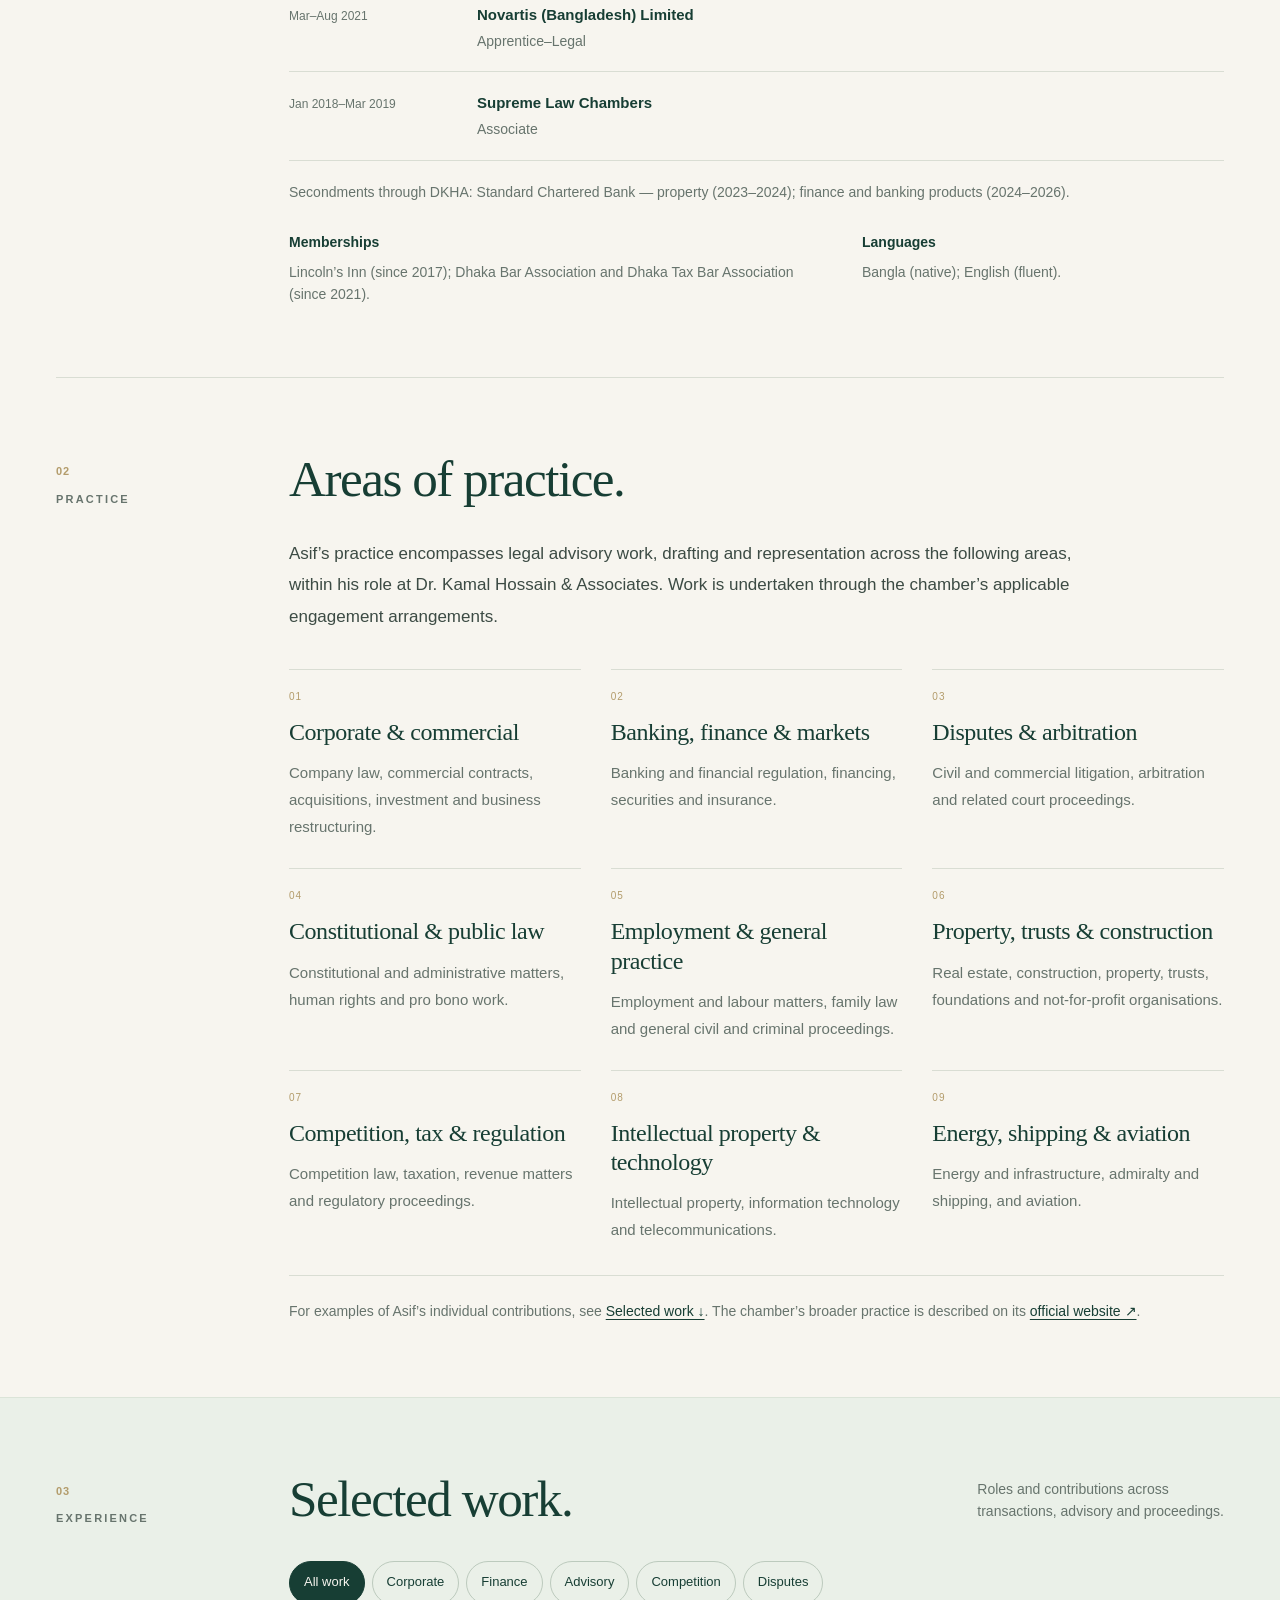
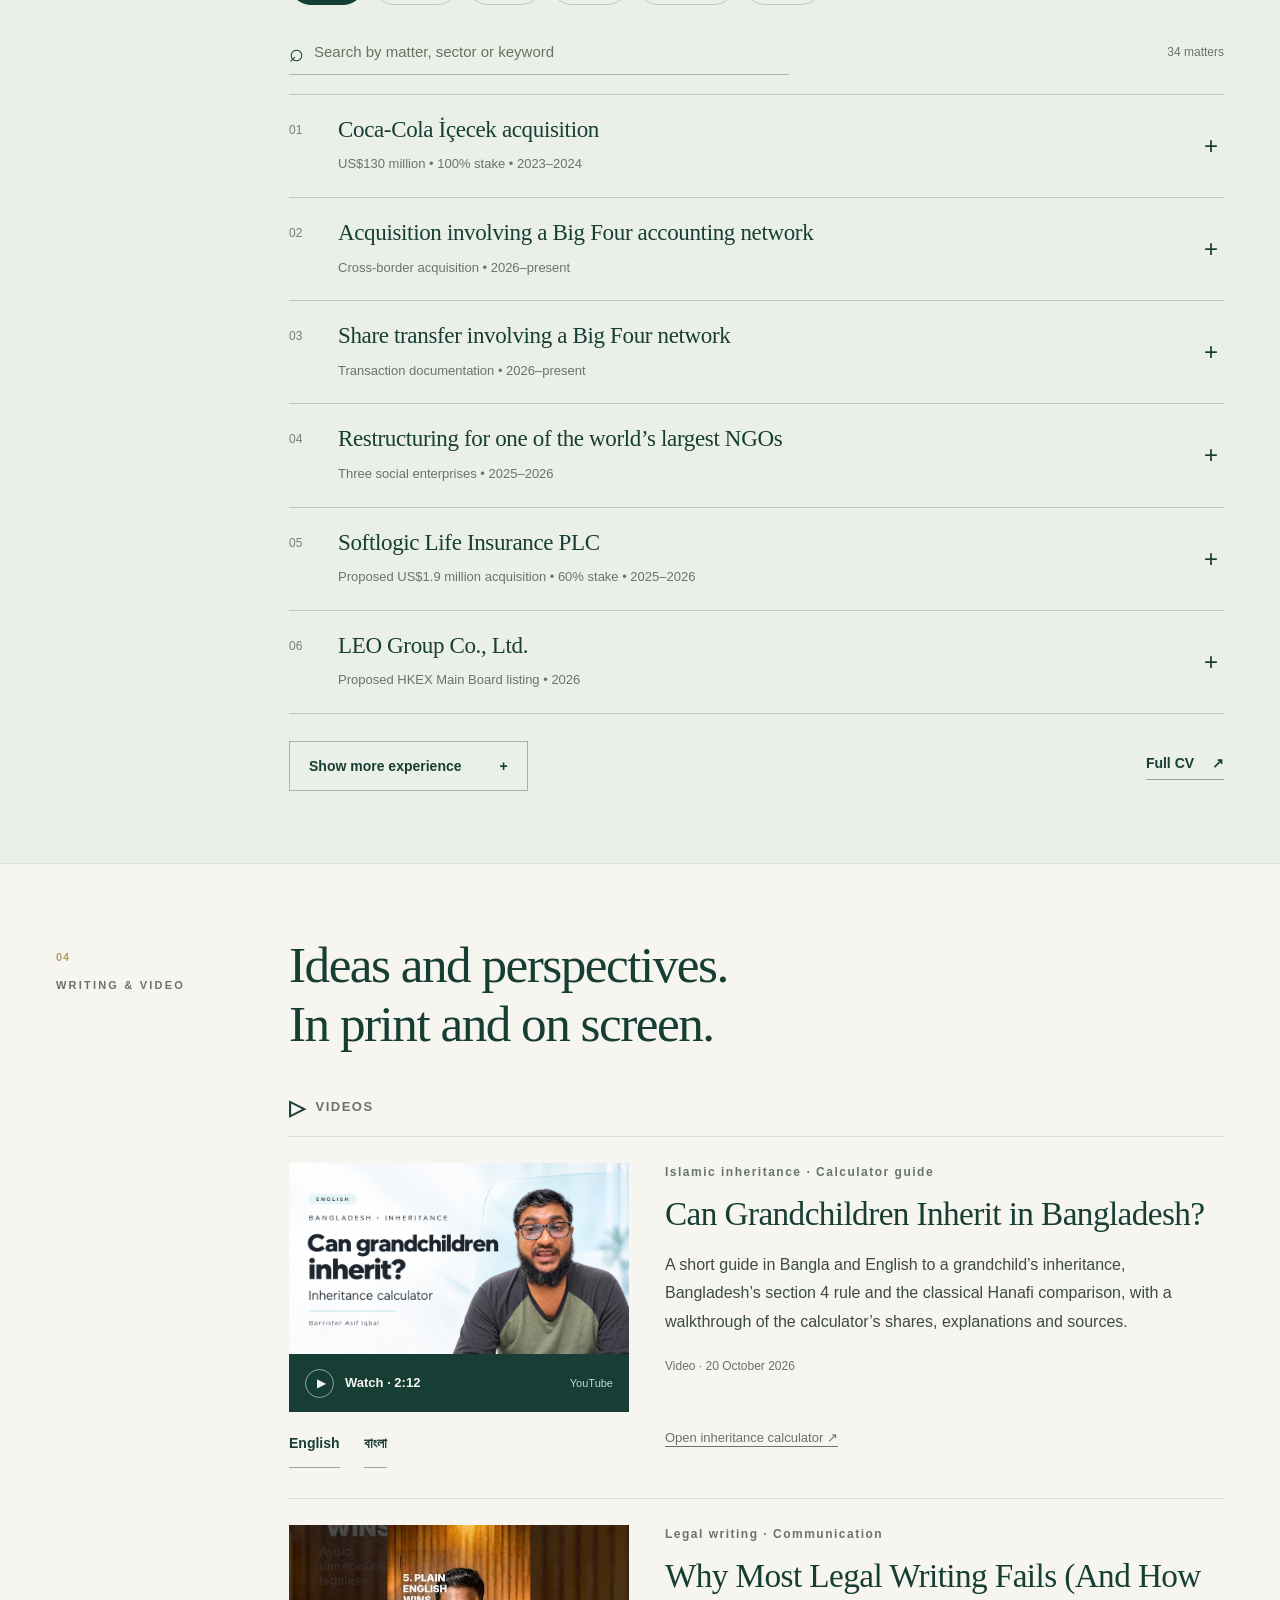
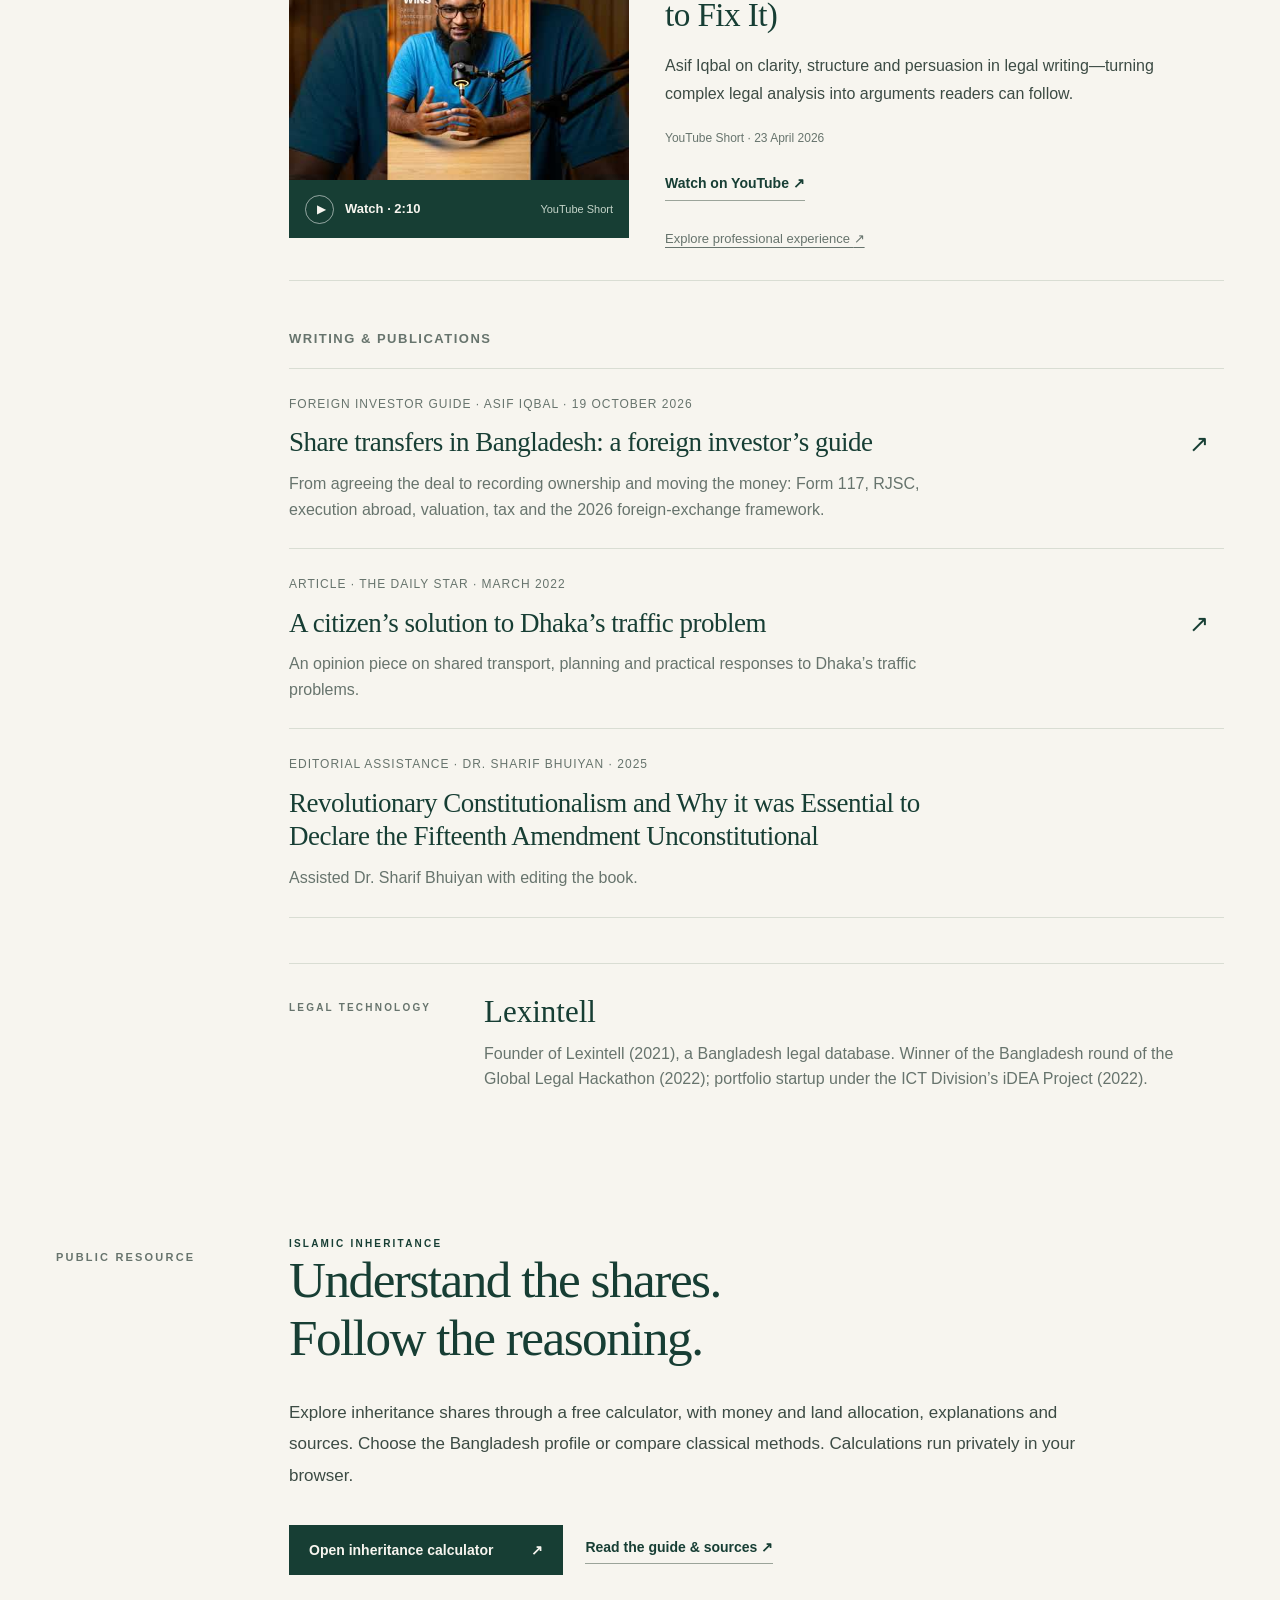
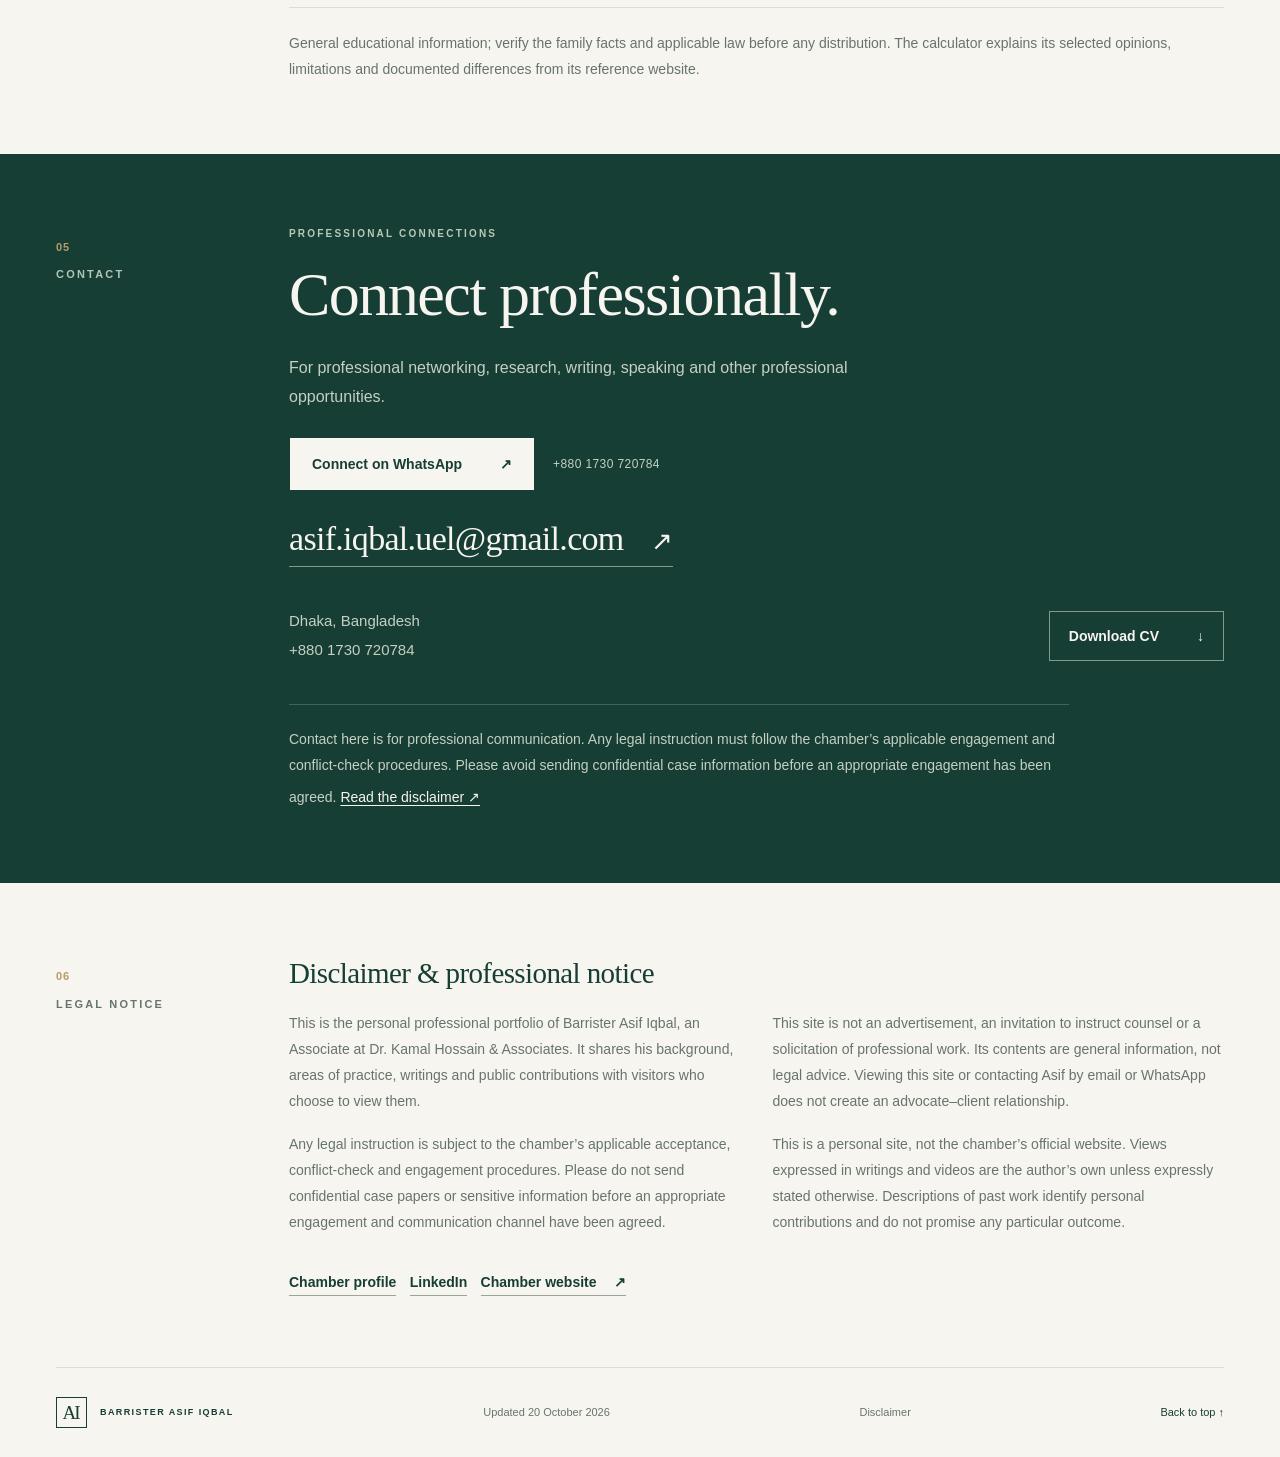
==== commit 0969508b: "Add LinkedIn link and name variants to profile data Co-Authored-By: Claude Fable 5.2 <noreply@anthro" ====
--- a/index.html
+++ b/index.html
@@ -4,7 +4,7 @@
   <meta charset="utf-8"><meta name="viewport" content="width=device-width,initial-scale=1">
   <title>Barrister Asif Iqbal (Md Asif Iqbal) — Advocate, Supreme Court of Bangladesh</title>
   <meta name="description" content="Professional portfolio of Barrister Asif Iqbal, Advocate, Supreme Court of Bangladesh. Legal experience, qualifications, writings, videos and CV.">
-  <link rel="canonical" href="https://asifiqbal23.github.io/barrister-asif-iqbal/"><script type="application/ld+json">{"@context":"https://schema.org","@type":"ProfilePage","url":"https://asifiqbal23.github.io/barrister-asif-iqbal/","mainEntity":{"@type":"Person","name":"Md Asif Iqbal","alternateName":["Barrister Asif Iqbal","Asif Iqbal"],"jobTitle":"Barrister-at-Law; Advocate, Supreme Court of Bangladesh","worksFor":{"@type":"LegalService","name":"Dr. Kamal Hossain & Associates","url":"https://www.khossain.com/"},"url":"https://asifiqbal23.github.io/barrister-asif-iqbal/","sameAs":["https://www.khossain.com/lawyers/asif-iqbal","https://lexintell.bd/people/p/p_lx_asif_iqbal/"]}}</script>
+  <link rel="canonical" href="https://asifiqbal23.github.io/barrister-asif-iqbal/"><script type="application/ld+json">{"@context":"https://schema.org","@type":"ProfilePage","url":"https://asifiqbal23.github.io/barrister-asif-iqbal/","mainEntity":{"@type":"Person","name":"Md Asif Iqbal","alternateName":["Barrister Asif Iqbal","Asif Iqbal","Md. Asif Iqbal","Asif Iqbal Saad"],"jobTitle":"Barrister-at-Law; Advocate, Supreme Court of Bangladesh","worksFor":{"@type":"LegalService","name":"Dr. Kamal Hossain & Associates","url":"https://www.khossain.com/"},"url":"https://asifiqbal23.github.io/barrister-asif-iqbal/","sameAs":["https://www.khossain.com/lawyers/asif-iqbal","https://lexintell.bd/people/p/p_lx_asif_iqbal/","https://www.linkedin.com/in/asif-iqbal-26893a81/"]}}</script>
   <meta property="og:type" content="website">
   <meta property="og:title" content="Barrister Asif Iqbal">
   <meta property="og:description" content="Advocate, Supreme Court of Bangladesh. Legal experience, writings, videos and CV.">
@@ -97,7 +97,7 @@
   <p>This site is not an advertisement, an invitation to instruct counsel or a solicitation of professional work. Its contents are general information, not legal advice. Viewing this site or contacting Asif by email or WhatsApp does not create an advocate–client relationship.</p>
   <p>Any legal instruction is subject to the chamber’s applicable acceptance, conflict-check and engagement procedures. Please do not send confidential case papers or sensitive information before an appropriate engagement and communication channel have been agreed.</p>
   <p>This is a personal site, not the chamber’s official website. Views expressed in writings and videos are the author’s own unless expressly stated otherwise. Descriptions of past work identify personal contributions and do not promise any particular outcome.</p></div>
-  <a class="text-link" href="https://www.khossain.com/lawyers/asif-iqbal" target="_blank" rel="noopener noreferrer">Chamber profile</a> &nbsp; <a class="text-link" href="https://www.khossain.com/" target="_blank" rel="noopener noreferrer">Chamber website <span aria-hidden="true">↗</span></a>
+  <a class="text-link" href="https://www.khossain.com/lawyers/asif-iqbal" target="_blank" rel="noopener noreferrer">Chamber profile</a> &nbsp; <a class="text-link" href="https://www.linkedin.com/in/asif-iqbal-26893a81/" target="_blank" rel="noopener noreferrer me">LinkedIn</a> &nbsp; <a class="text-link" href="https://www.khossain.com/" target="_blank" rel="noopener noreferrer">Chamber website <span aria-hidden="true">↗</span></a>
 </div></section>
 </main>
 <footer class="wrap footer"><a class="brand" href="#top"><span class="monogram">AI</span><span>BARRISTER ASIF IQBAL</span></a><span id="last-updated"></span><a href="#disclaimer">Disclaimer</a><a href="#top">Back to top ↑</a></footer>
